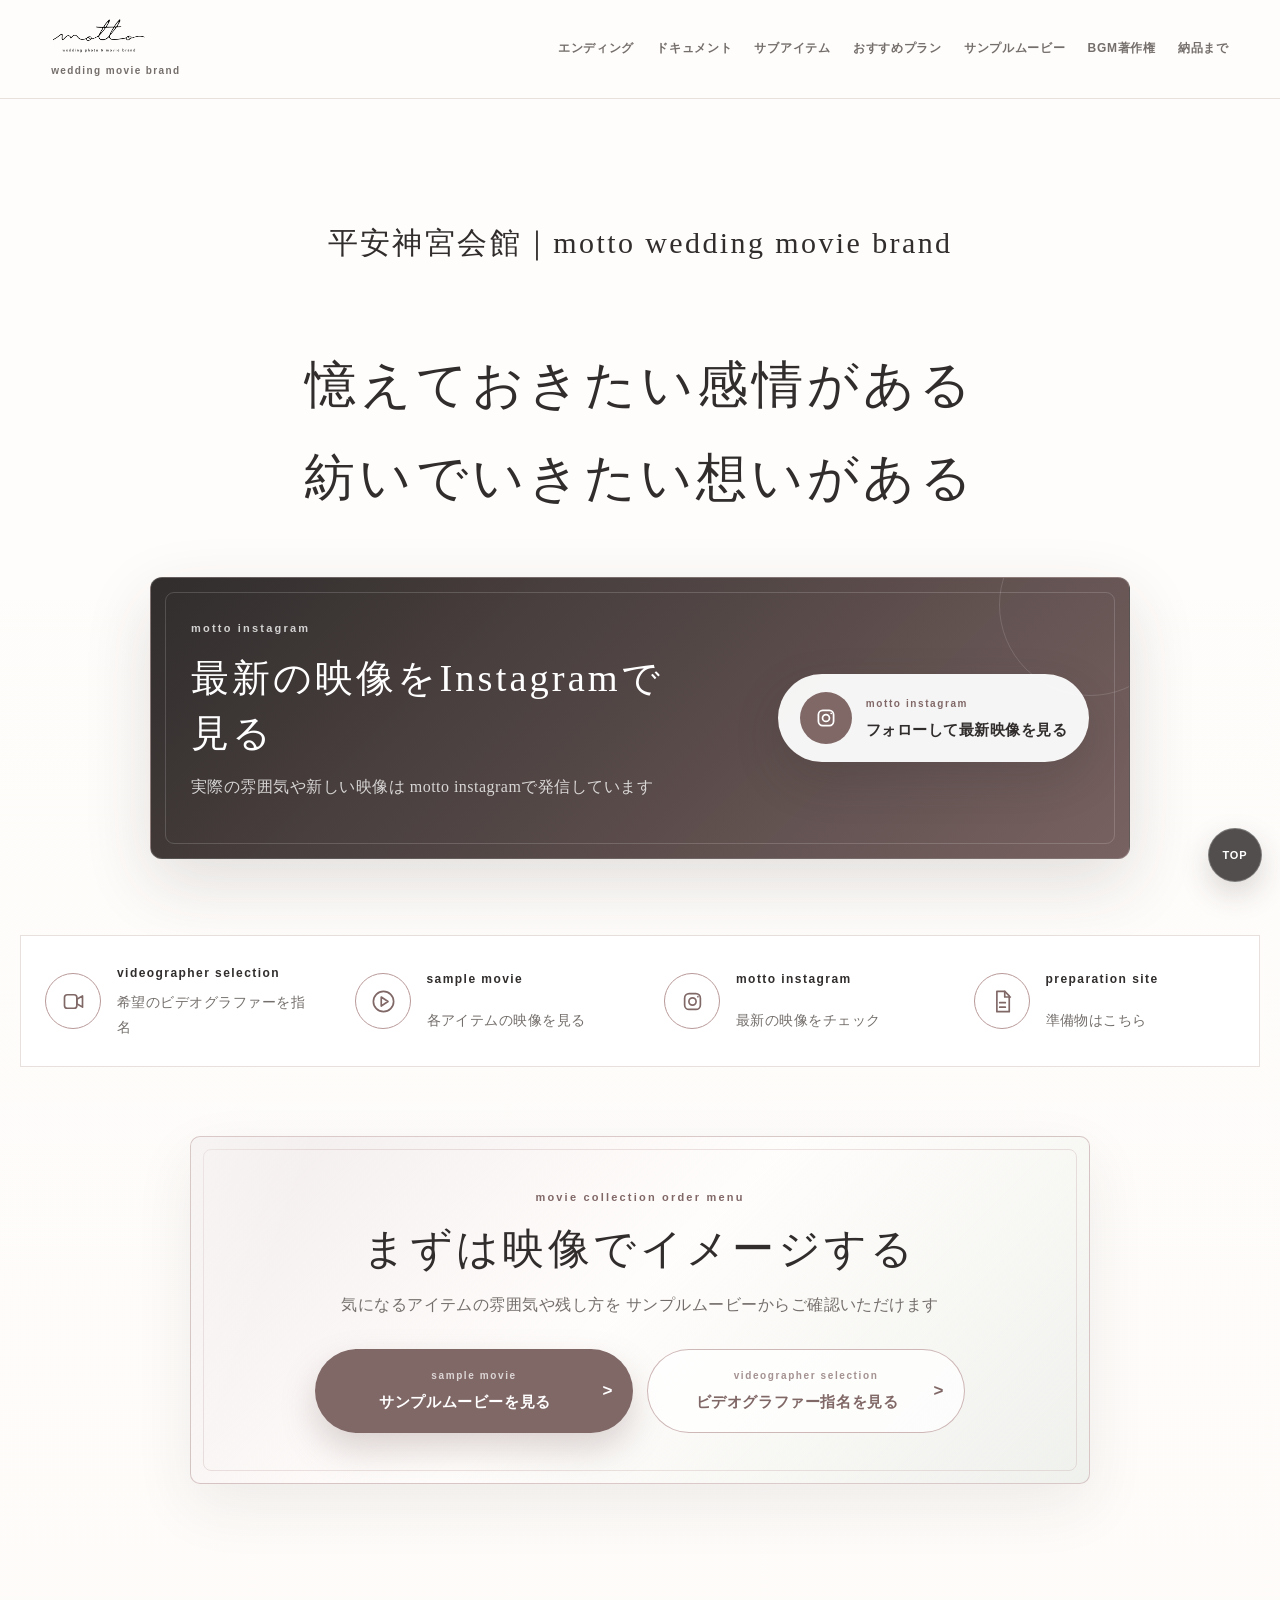
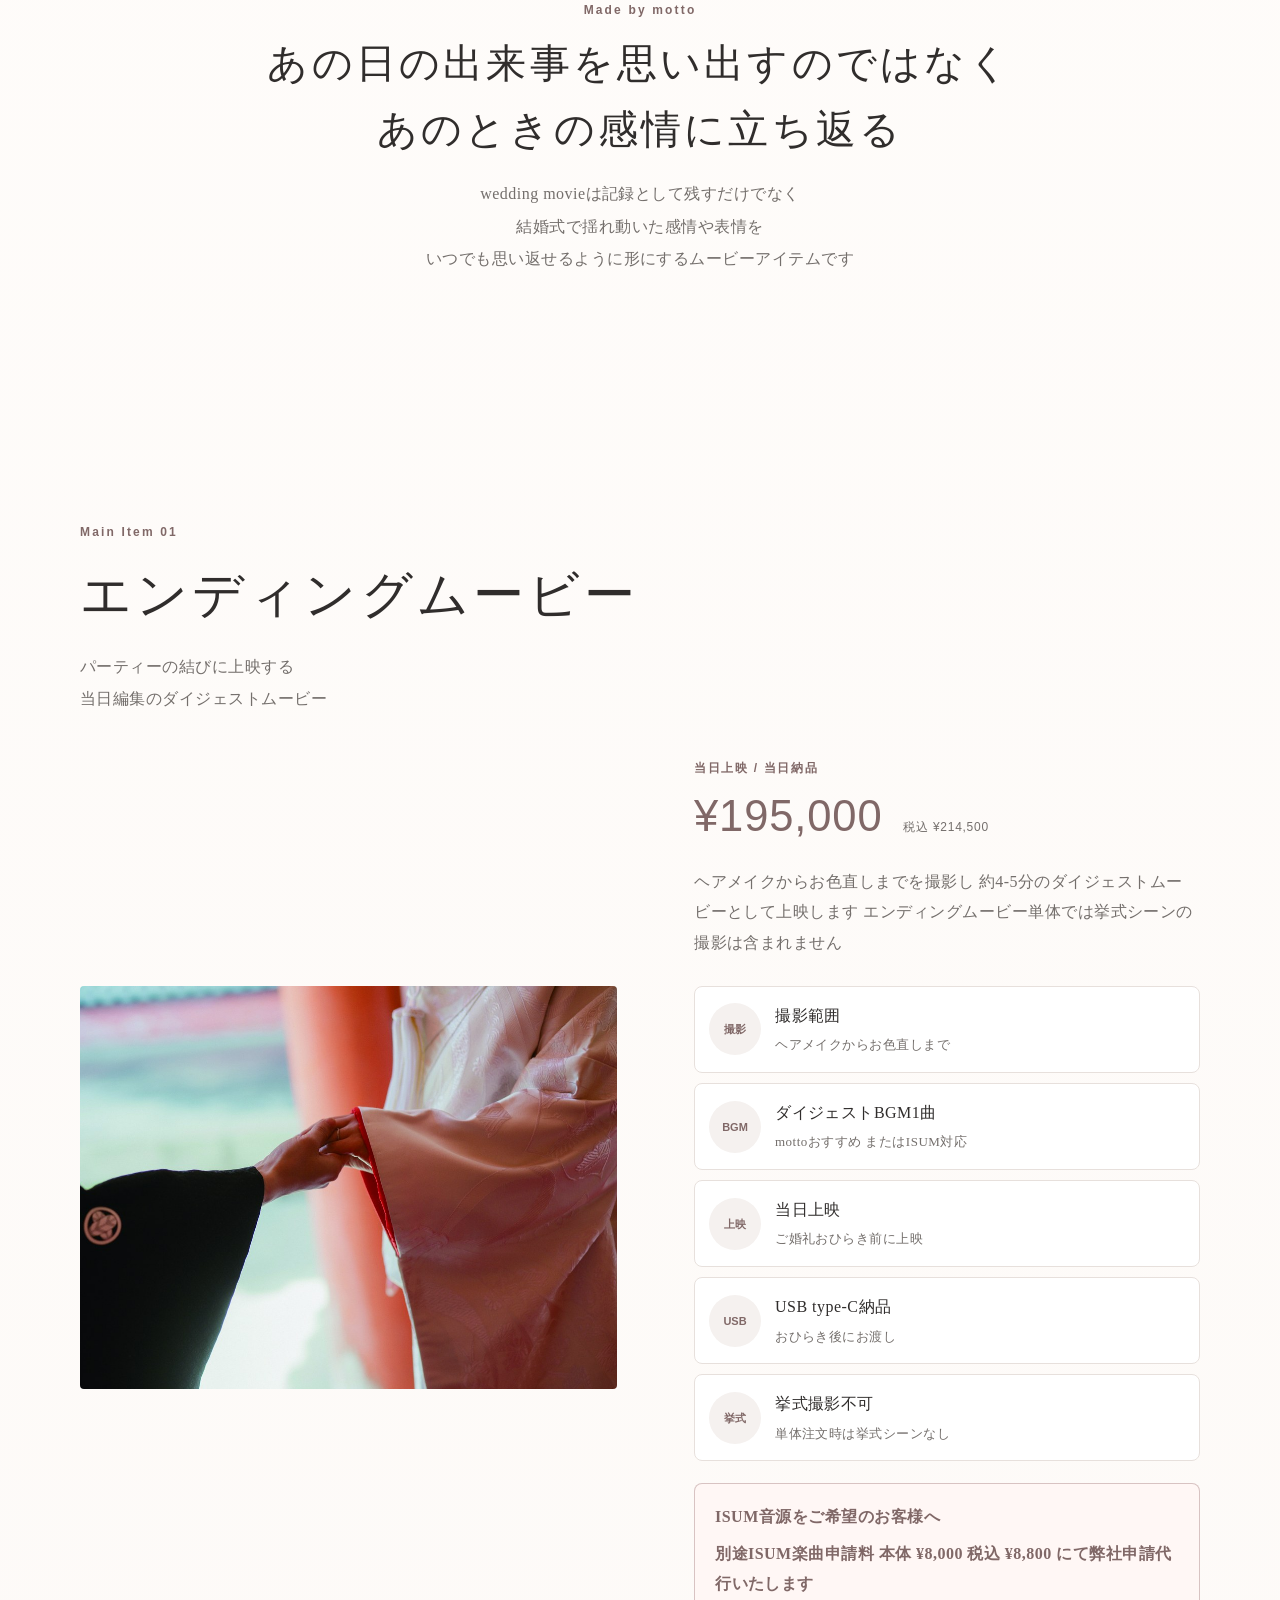
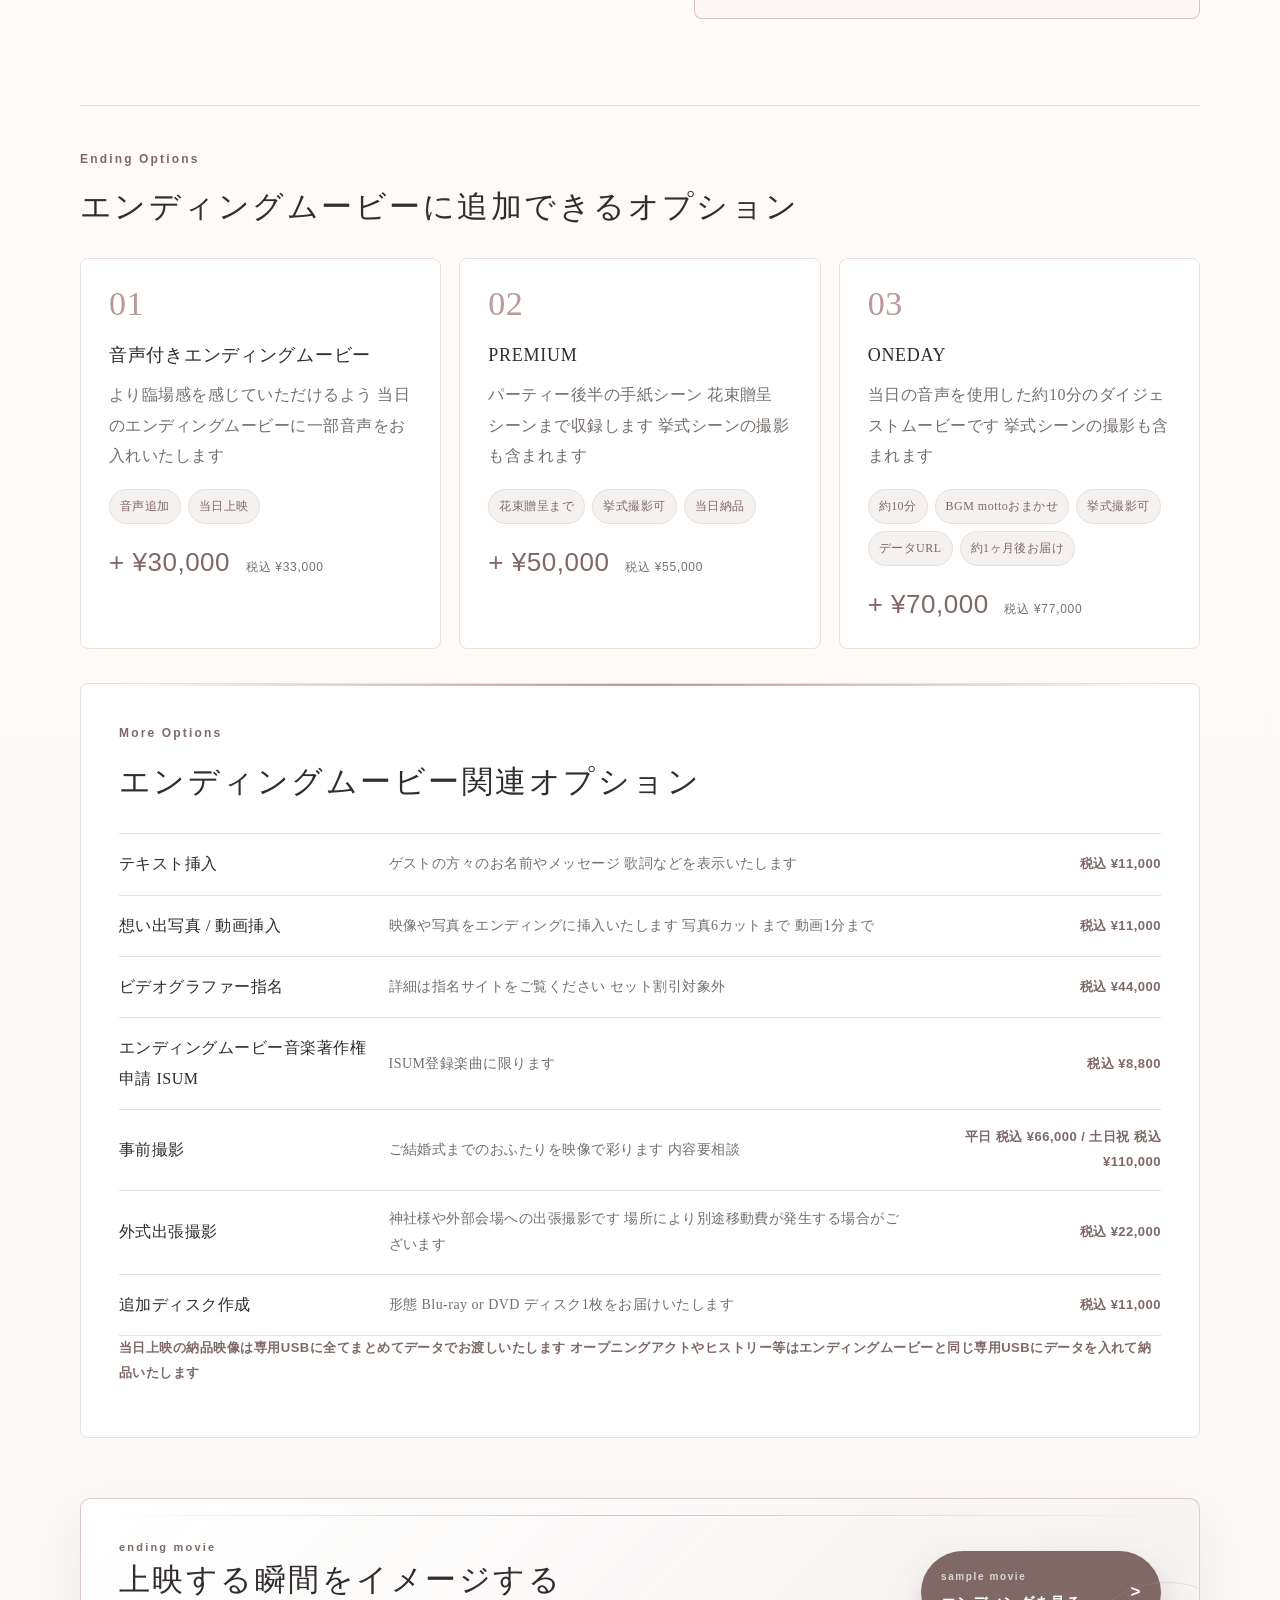
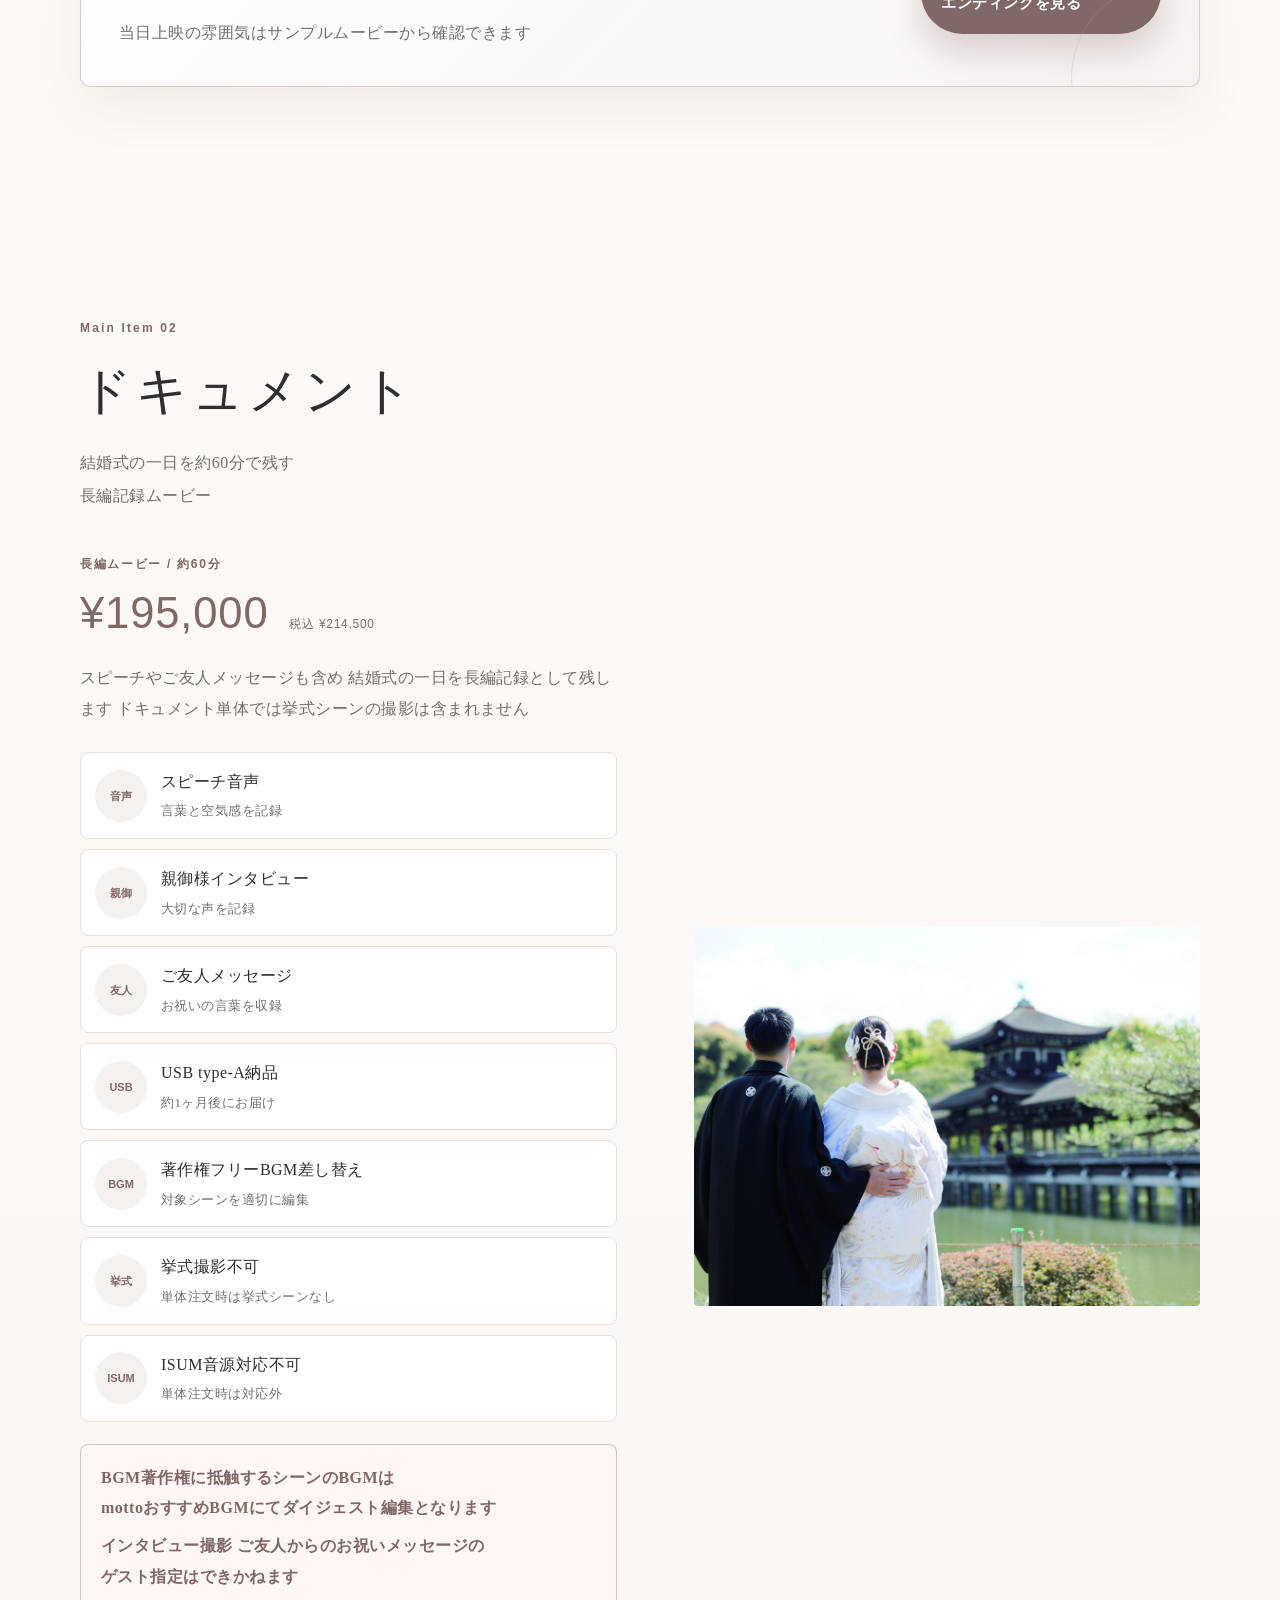
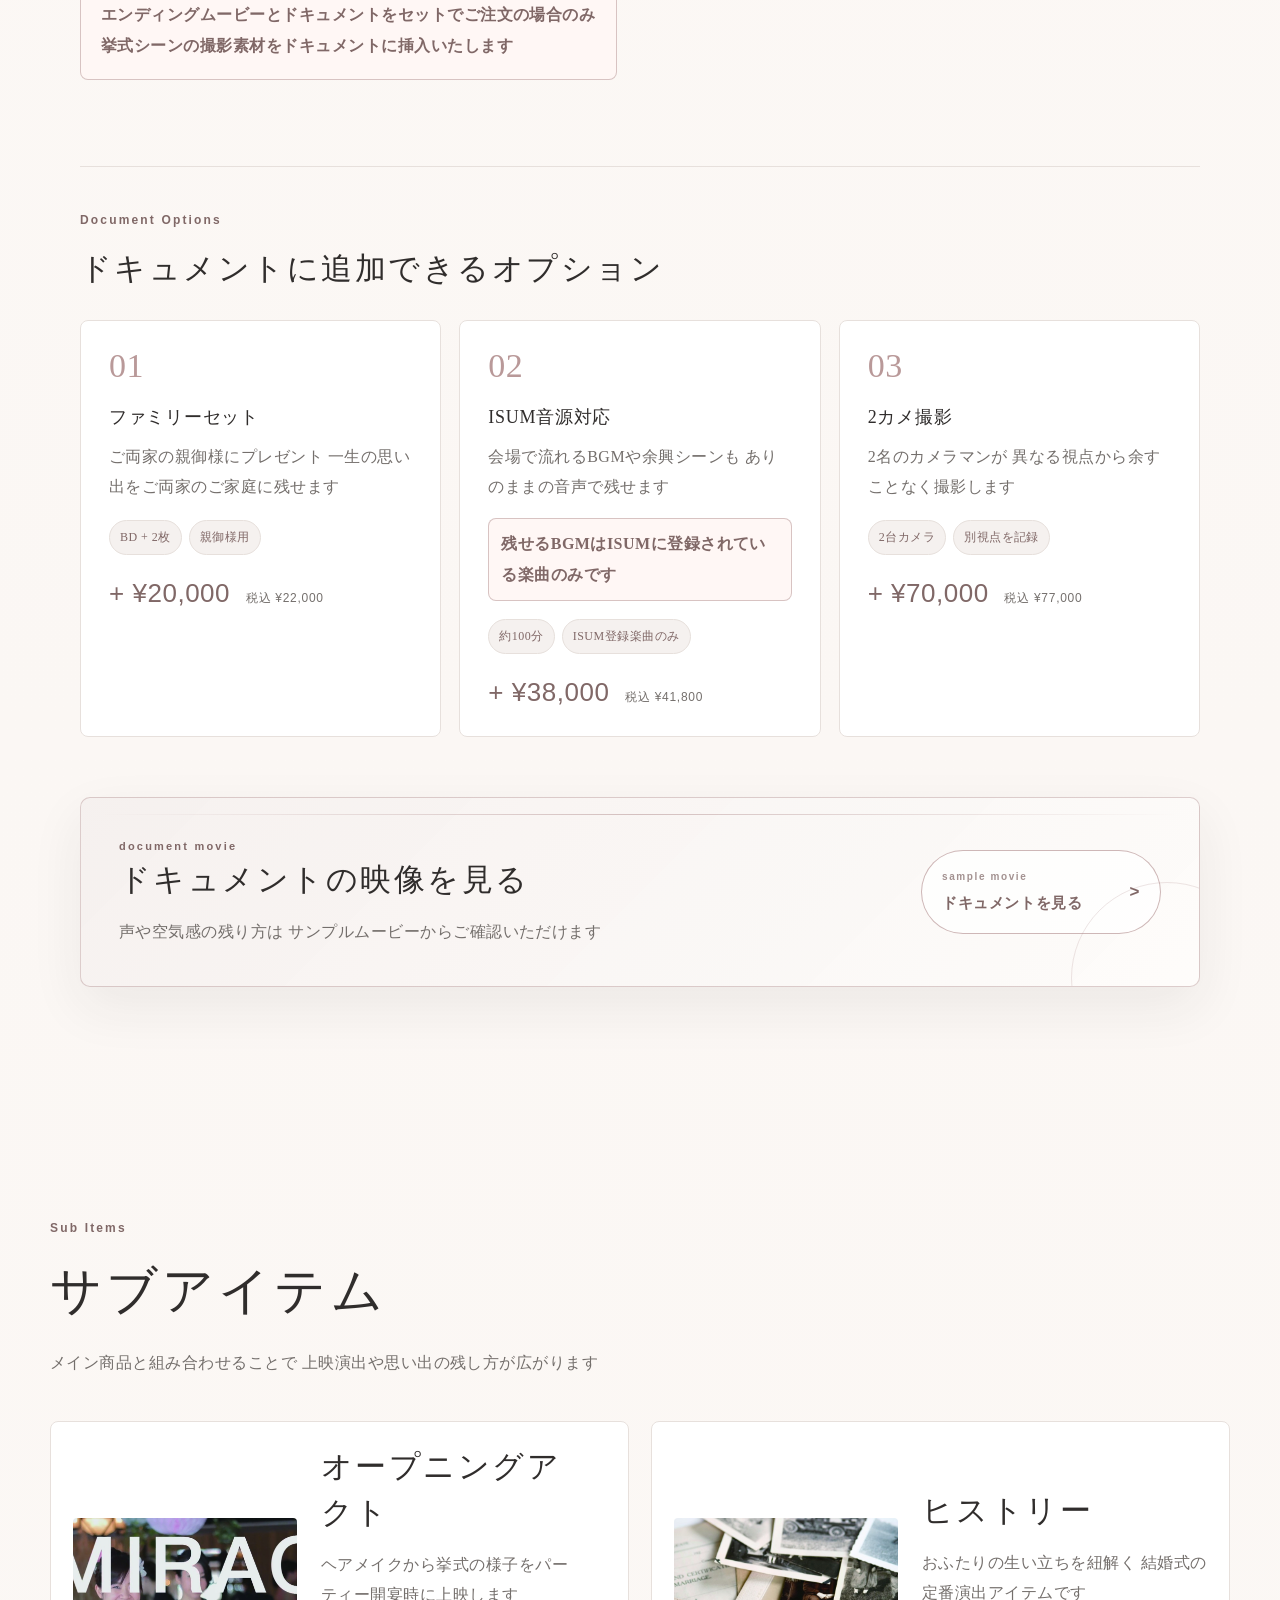
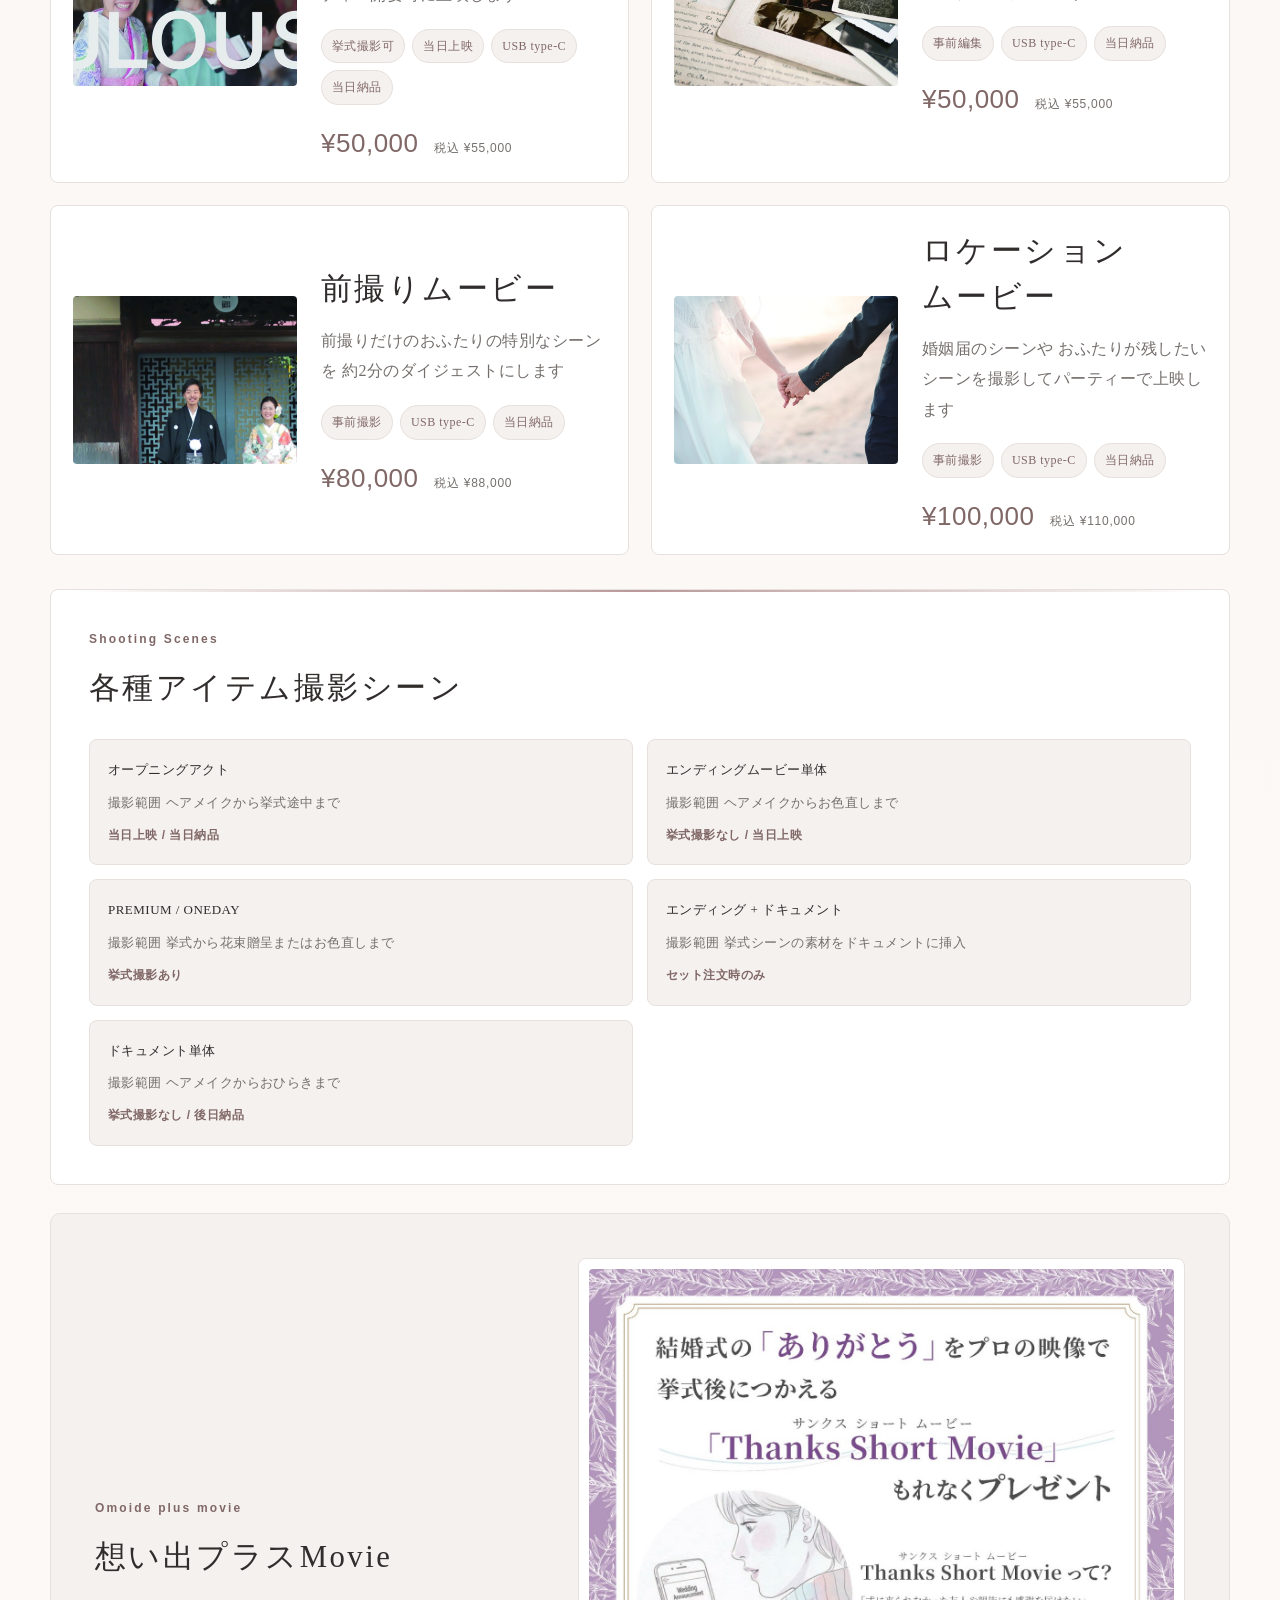
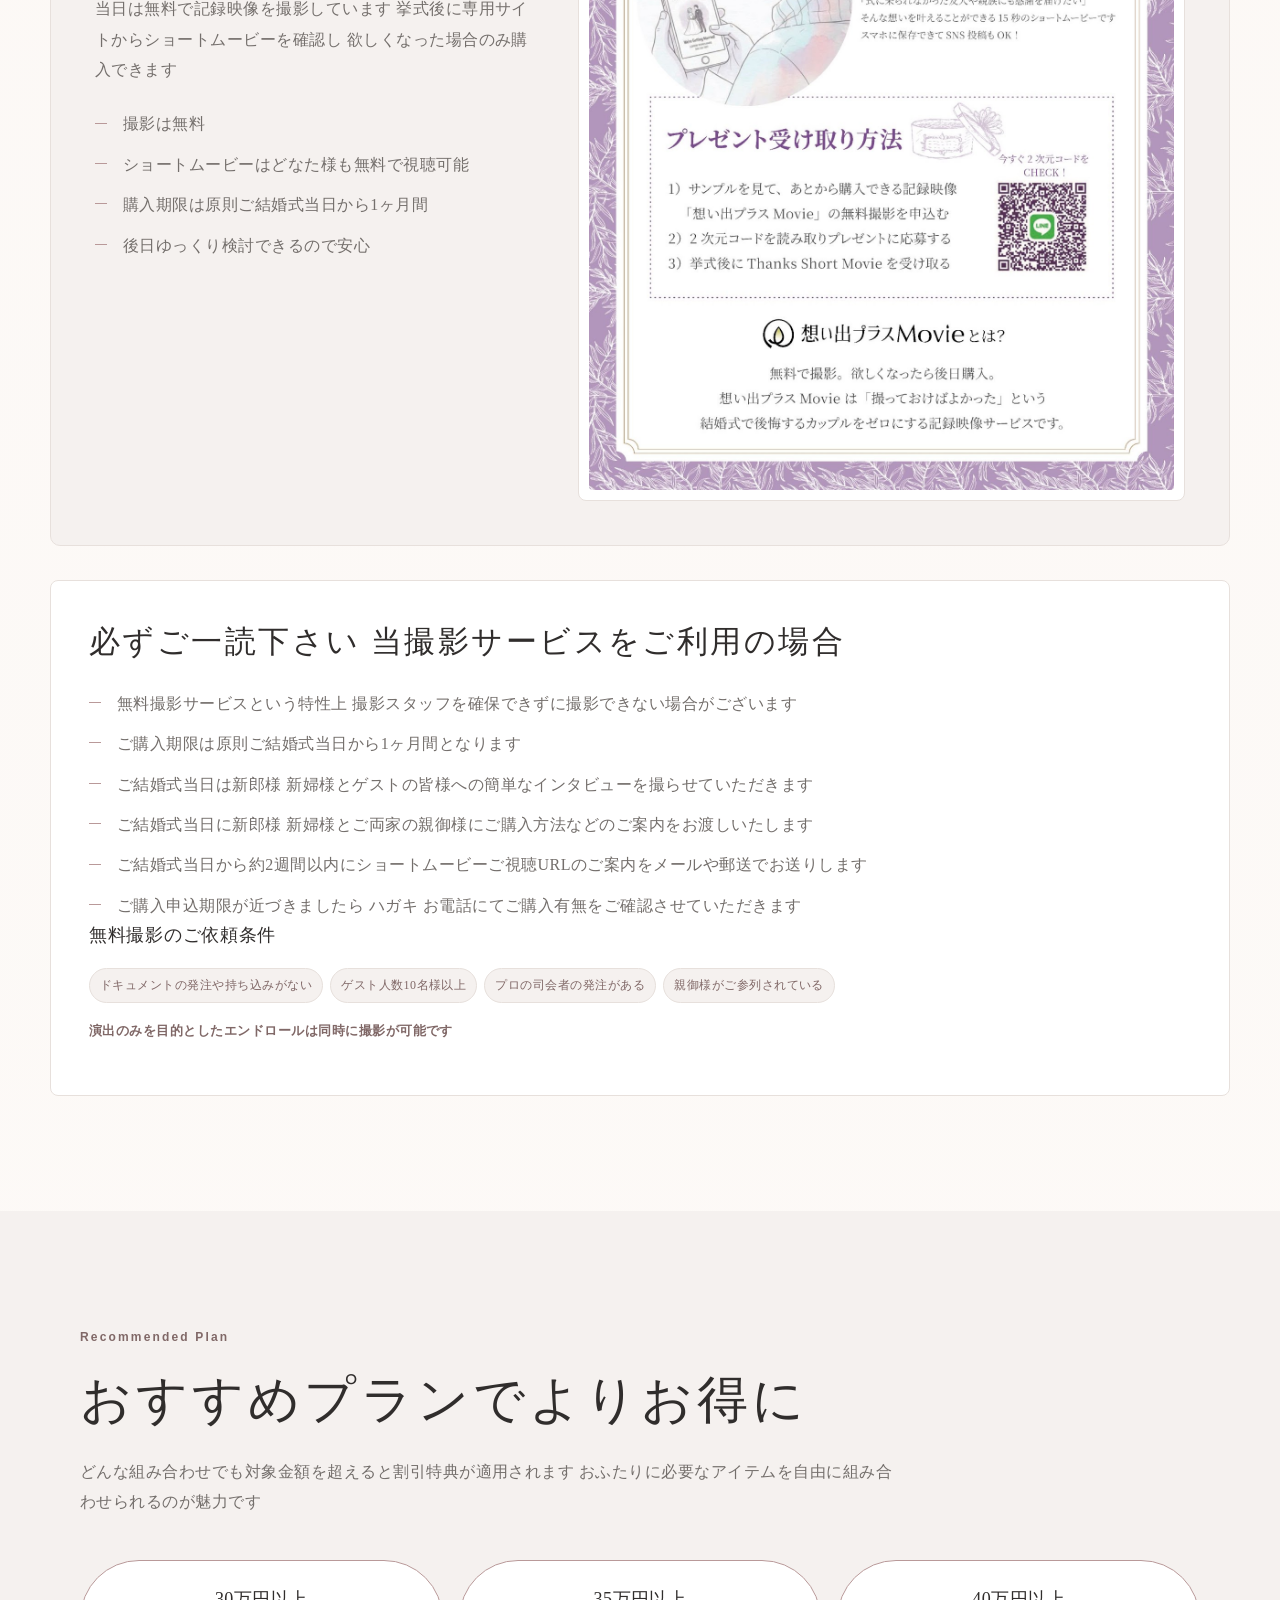
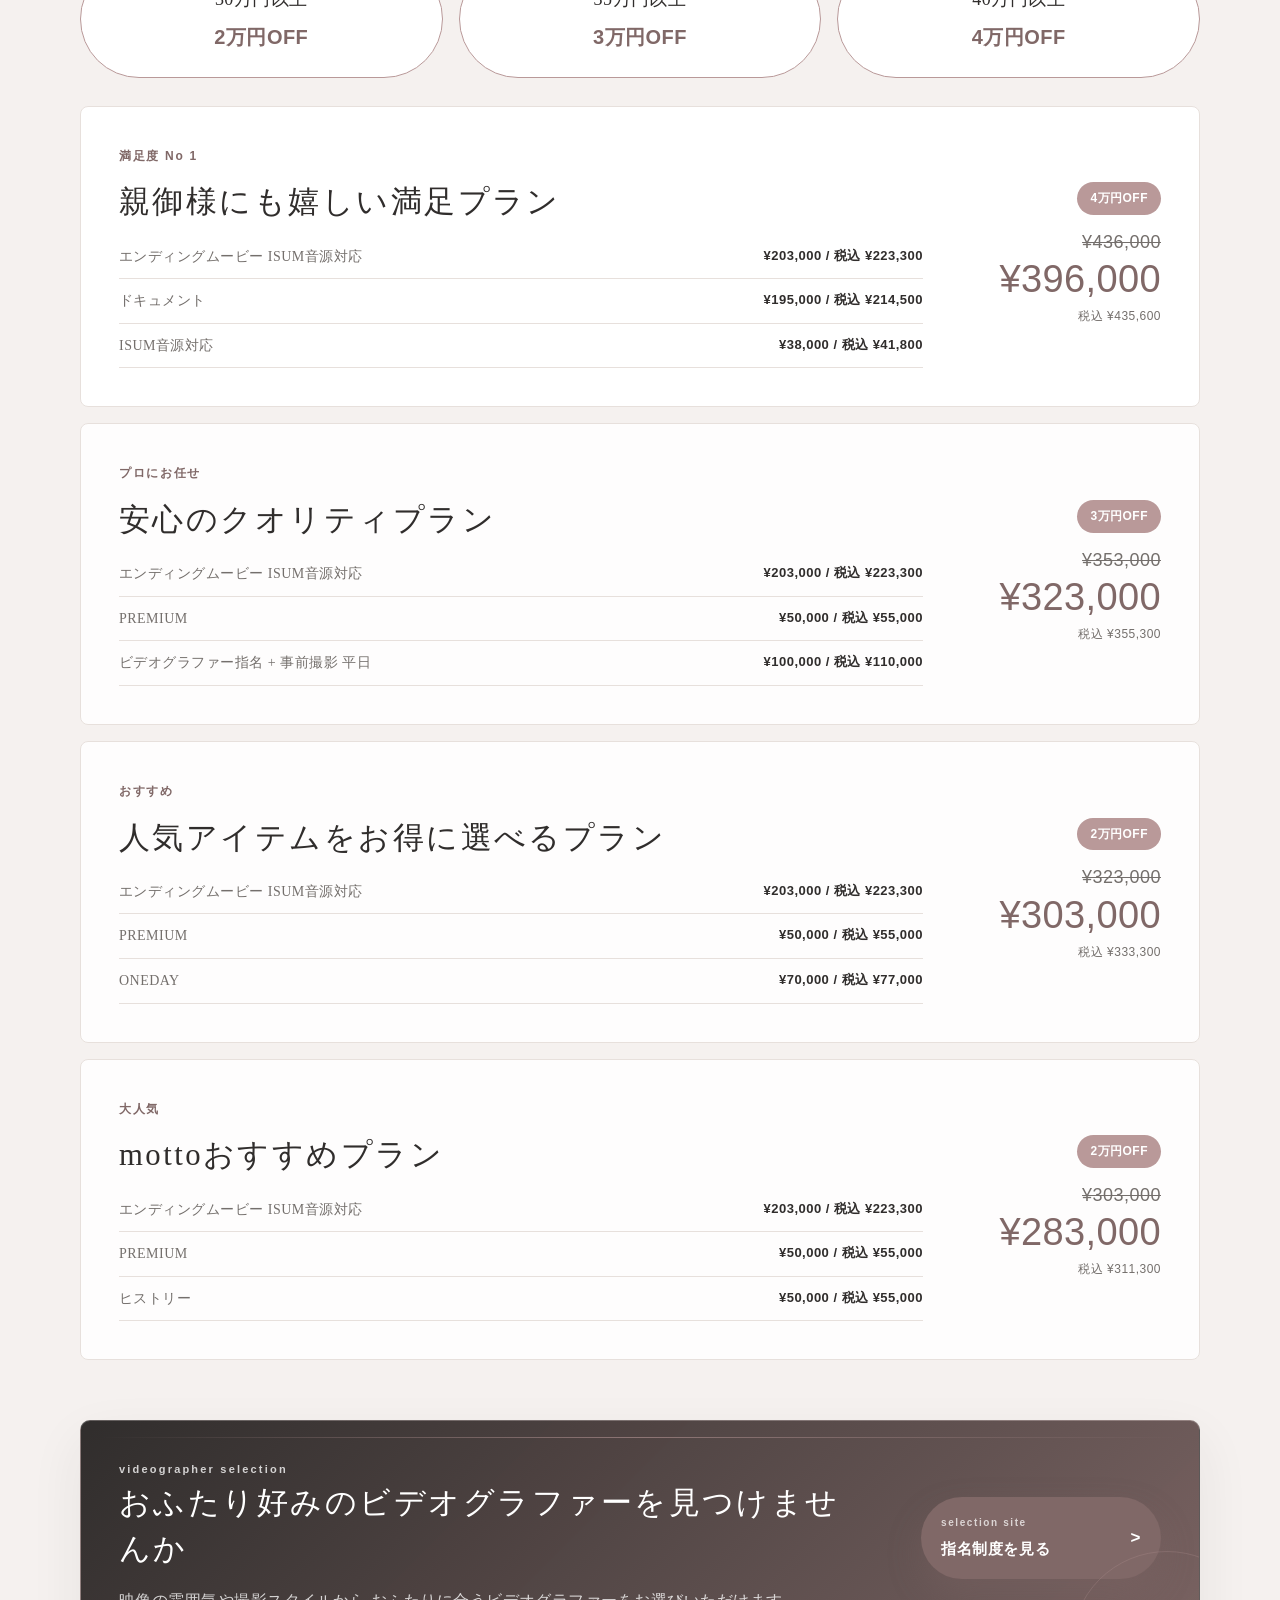
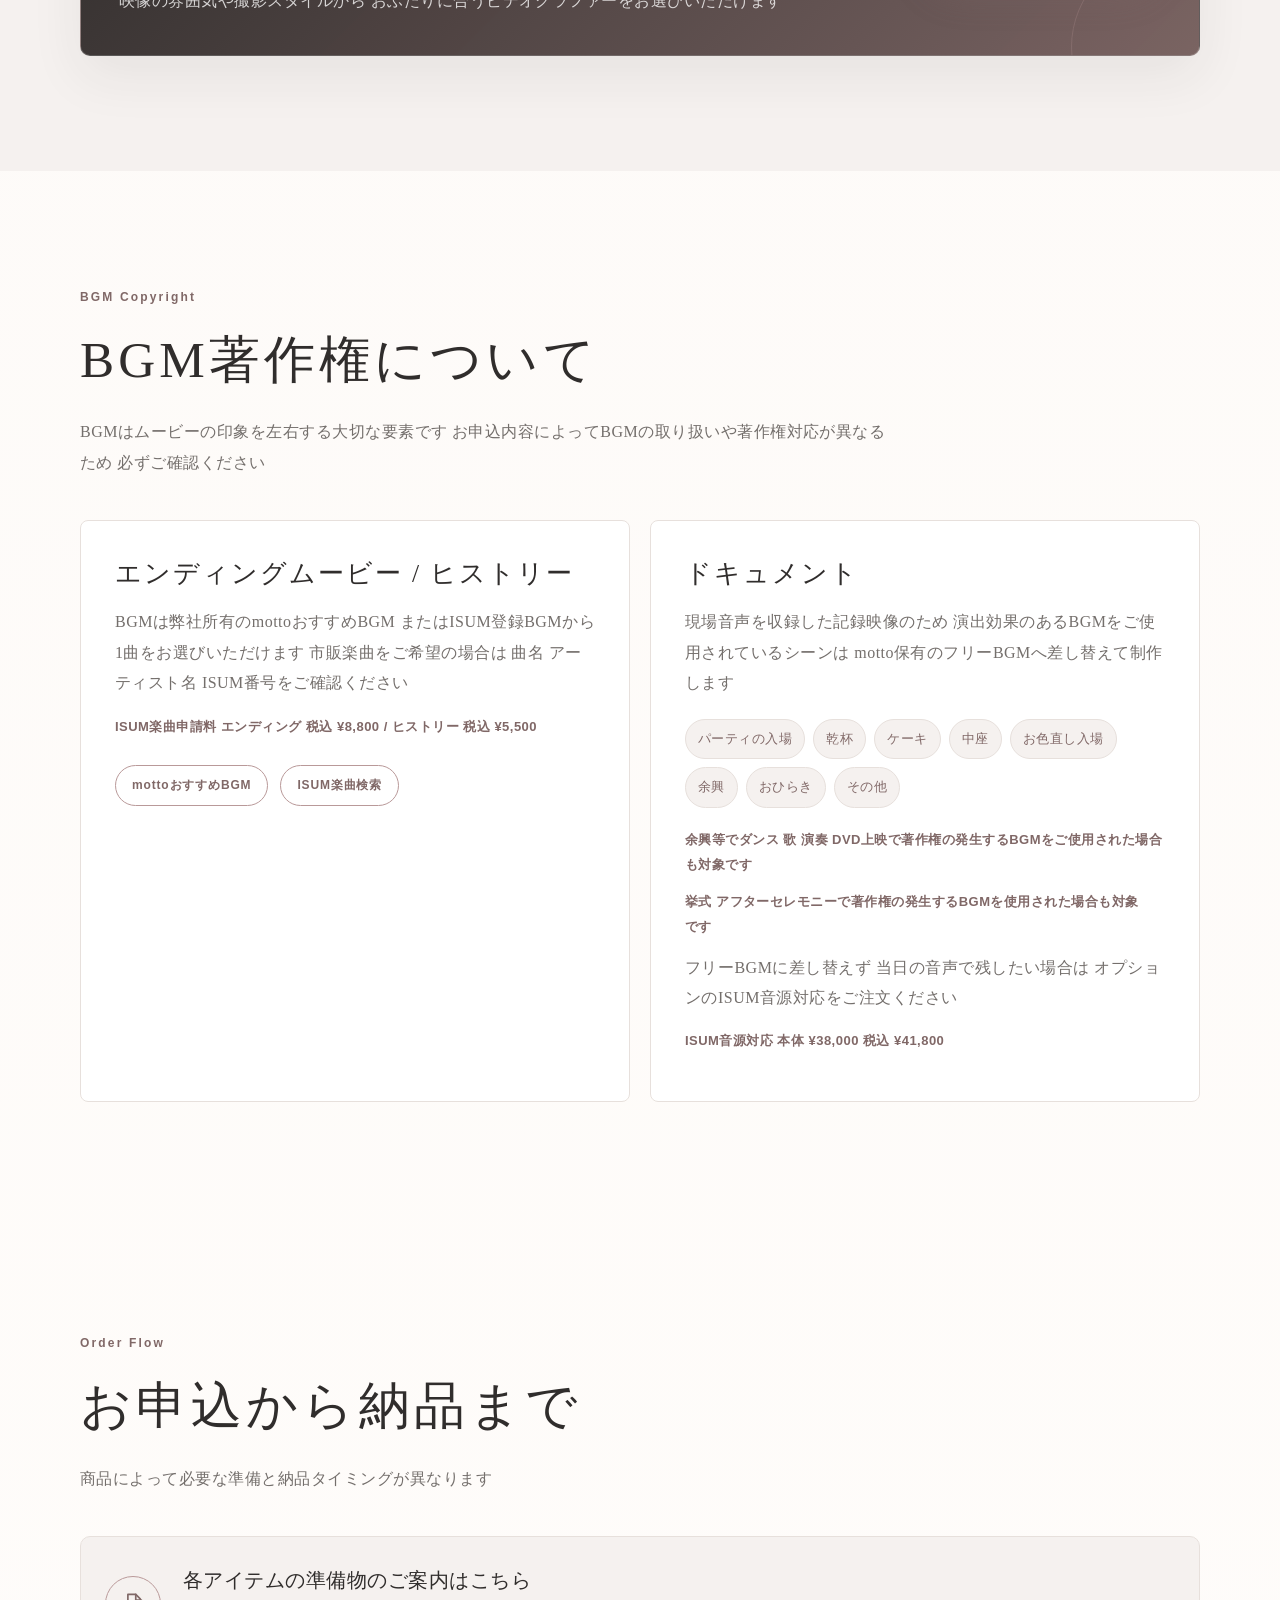
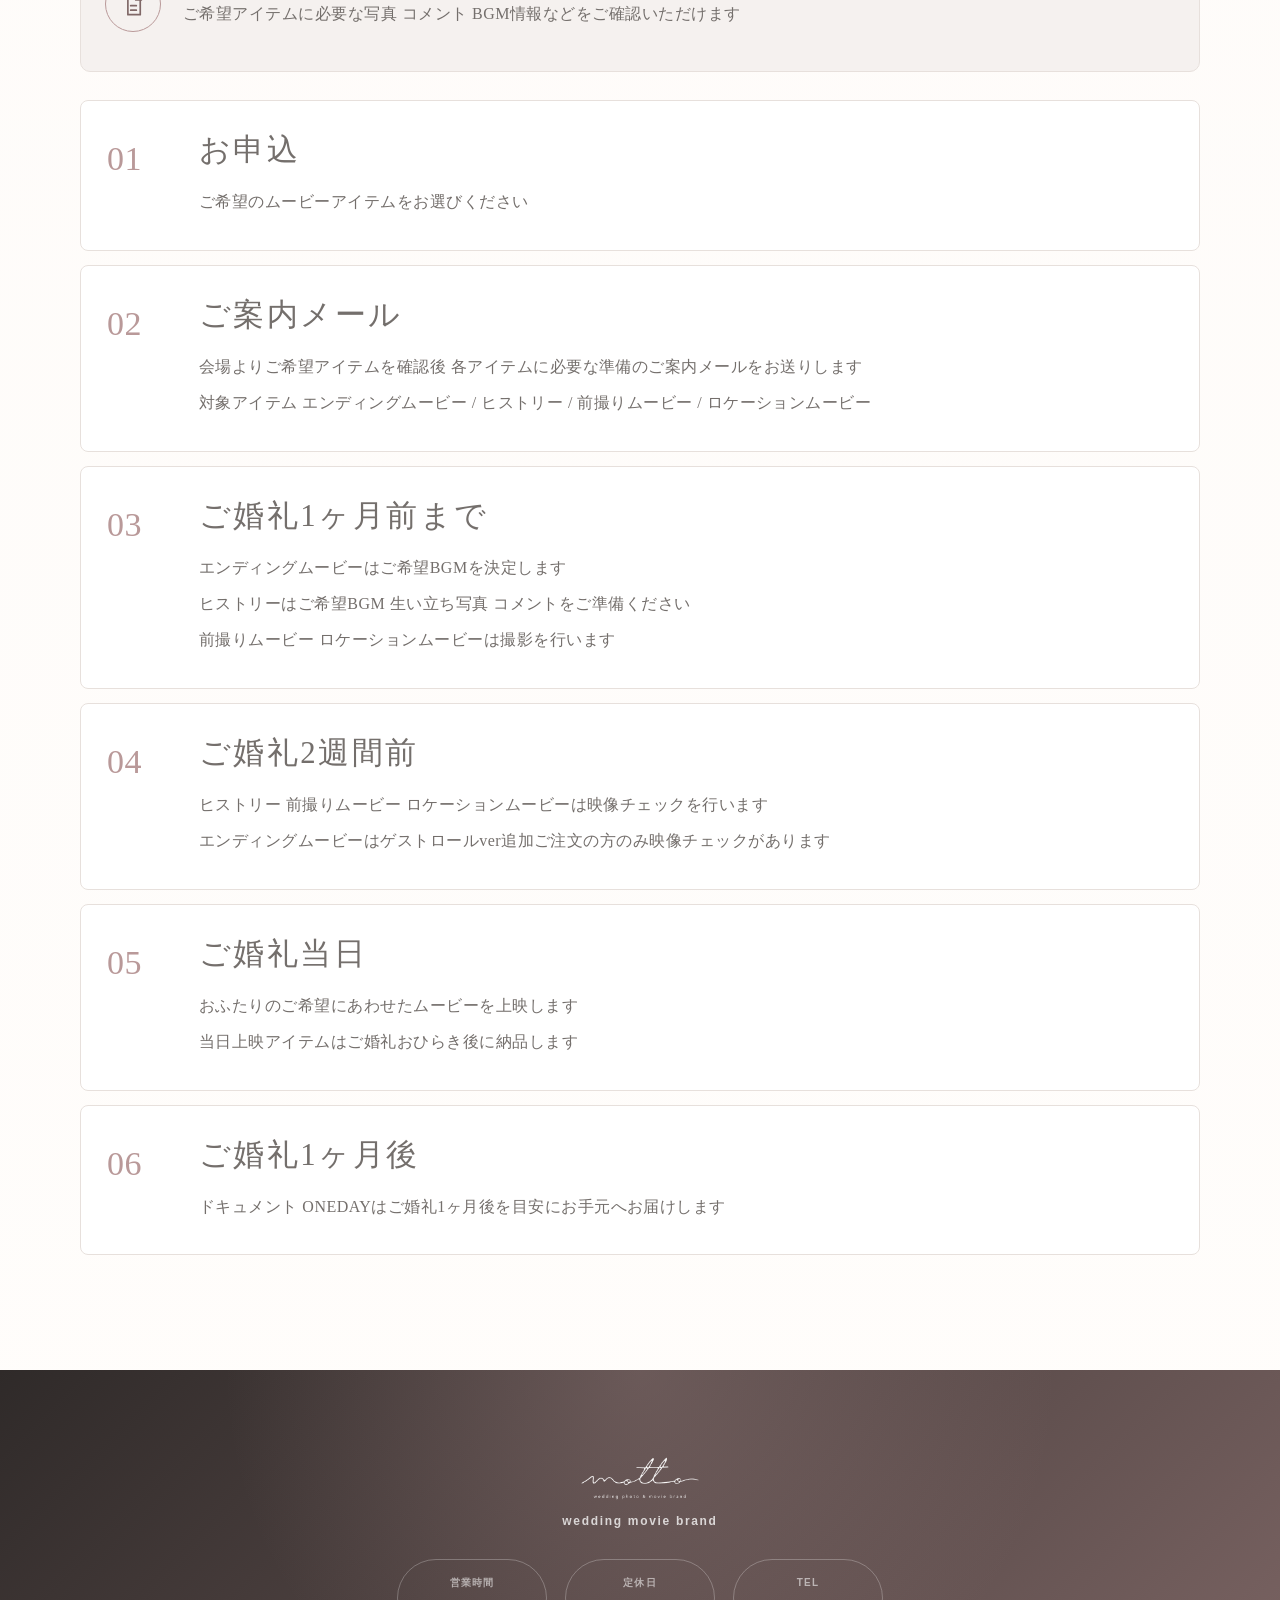
==== heian-jingu-movie-standalone.html @ 506c5d8c "Add files via upload" ====
<!doctype html>
<html lang="ja">
  <head>
    <meta charset="utf-8" />
    <meta name="viewport" content="width=device-width, initial-scale=1" />
    <title>平安神宮会館 Wedding Movie | motto movie collection</title>
    <meta name="description" content="平安神宮会館専用のmottoウェディングムービー商品紹介ページ" />
    <style>
/* ===== Easy Adjust Area =====
   写真差し替え: site-config.js の images を変更
   フォント変更: --font-ja / --font-en を変更
   色味変更: --accent / --ink / --paper を変更
*/
:root {
  --font-ja: "Yu Mincho", "YuMincho", "Hiragino Mincho ProN", "Noto Serif JP", serif;
  --font-en: "Helvetica Neue", Arial, sans-serif;
  --ink: #302d2c;
  --muted: #746f6c;
  --soft: #f5f1ef;
  --paper: #fffdfb;
  --white: #ffffff;
  --line: #e7e0dc;
  --accent: #b99999;
  --accent-dark: #806867;
  --green: #909d82;
  --section-width: 1120px;
  --wide-width: 1240px;
  --image-radius: 4px;
}

* {
  box-sizing: border-box;
  min-width: 0;
}

html {
  scroll-behavior: smooth;
  scroll-padding-top: 94px;
  width: 100%;
  overflow-x: hidden;
}

body {
  margin: 0;
  width: 100%;
  min-width: 0;
  overflow-x: hidden;
  color: var(--ink);
  background:
    radial-gradient(circle at top left, rgba(185, 153, 153, 0.1), transparent 34rem),
    linear-gradient(180deg, var(--paper), #fbf7f4 44%, var(--paper));
  font-family: var(--font-ja);
  line-height: 1.9;
  letter-spacing: 0.03em;
  -webkit-font-smoothing: antialiased;
  font-kerning: normal;
  line-break: strict;
}

img,
svg {
  display: block;
}

img {
  max-width: 100%;
  height: auto;
}

a {
  color: inherit;
  text-decoration: none;
}

p,
h1,
h2,
h3,
h4 {
  max-width: 100%;
  margin-top: 0;
  text-wrap: pretty;
  word-break: normal;
  overflow-wrap: break-word;
}

p,
li {
  color: var(--muted);
}

.nowrap {
  white-space: nowrap;
}

.site-header {
  position: sticky;
  top: 0;
  z-index: 20;
  display: flex;
  align-items: center;
  justify-content: space-between;
  gap: 24px;
  padding: 18px clamp(18px, 4vw, 56px);
  background: rgba(255, 253, 251, 0.96);
  border-bottom: 1px solid var(--line);
  backdrop-filter: blur(14px);
}

.brand {
  flex: 0 0 auto;
  display: grid;
  gap: 8px;
  width: 174px;
}

.brand img {
  width: 96px;
  height: auto;
}

.brand span {
  color: var(--muted);
  font-family: var(--font-en);
  font-size: 10px;
  font-weight: 700;
  letter-spacing: 0.14em;
}

.nav {
  display: flex;
  flex-wrap: wrap;
  justify-content: flex-end;
  gap: 6px 22px;
  color: var(--muted);
  font-family: var(--font-en);
  font-size: 12px;
  font-weight: 700;
  letter-spacing: 0.06em;
}

.nav a {
  padding-block: 7px;
  border-bottom: 1px solid transparent;
}

.nav a:hover {
  color: var(--ink);
  border-color: var(--accent);
}

.hero-simple {
  position: relative;
  display: grid;
  place-items: center;
  min-height: 500px;
  padding: 94px 24px 58px;
  overflow: hidden;
  text-align: center;
  background: var(--paper);
}

.hero-mark {
  margin-bottom: 30px;
  color: var(--ink);
  font-family: var(--font-ja);
  font-size: clamp(19px, 2.4vw, 30px);
  letter-spacing: 0.08em;
}

.hero-simple h1 {
  display: grid;
  gap: 12px;
  margin: 0;
  font-size: clamp(30px, 4vw, 58px);
  font-weight: 400;
  line-height: 1.6;
  letter-spacing: 0.08em;
}

.hero-simple h1 span {
  display: block;
}

.visual-intro {
  display: grid;
  grid-template-columns: minmax(0, 1.15fr) minmax(360px, 0.85fr);
  width: min(var(--wide-width), calc(100% - 40px));
  margin: 0 auto;
  background: var(--soft);
}

.visual-photo {
  min-height: 460px;
  overflow: hidden;
}

.visual-photo img {
  width: 100%;
  height: 100%;
  min-height: inherit;
  object-fit: cover;
}

.visual-copy {
  display: grid;
  align-content: center;
  padding: clamp(34px, 5vw, 70px);
}

.section-kicker {
  margin-bottom: 14px;
  color: var(--accent-dark);
  font-family: var(--font-en);
  font-size: 12px;
  font-weight: 800;
  letter-spacing: 0.18em;
}

h2 {
  margin-bottom: 20px;
  font-size: clamp(30px, 4vw, 52px);
  font-weight: 400;
  line-height: 1.45;
  letter-spacing: 0.08em;
}

h3 {
  margin-bottom: 14px;
  font-size: clamp(22px, 2.4vw, 34px);
  font-weight: 400;
  line-height: 1.5;
  letter-spacing: 0.08em;
}

h4 {
  margin-bottom: 10px;
  font-size: 18px;
  font-weight: 500;
  line-height: 1.6;
  letter-spacing: 0.04em;
}

.hero-actions,
.inline-actions {
  display: flex;
  flex-wrap: wrap;
  gap: 12px;
  margin-top: 26px;
}

.button {
  display: inline-flex;
  align-items: center;
  justify-content: center;
  min-height: 46px;
  padding: 10px 23px;
  border: 1px solid var(--accent);
  border-radius: 999px;
  font-family: var(--font-en);
  font-size: 13px;
  font-weight: 800;
  letter-spacing: 0.07em;
  transition:
    background 180ms ease,
    color 180ms ease,
    transform 180ms ease;
}

.button.primary {
  color: var(--white);
  background: var(--accent);
}

.button.secondary {
  color: var(--accent-dark);
  background: transparent;
}

.button.compact {
  min-height: 40px;
  padding: 8px 16px;
  font-size: 12px;
}

.button:hover,
.link-card:hover,
.prepare-card:hover {
  transform: translateY(-2px);
}

.link-cards {
  display: grid;
  grid-template-columns: repeat(4, minmax(0, 1fr));
  width: min(var(--wide-width), calc(100% - 40px));
  margin: 0 auto clamp(70px, 8vw, 118px);
  border: 1px solid var(--line);
  background: var(--line);
}

.link-card {
  display: grid;
  grid-template-columns: 56px minmax(0, 1fr);
  gap: 6px 16px;
  align-items: center;
  padding: 26px 24px;
  background: var(--white);
  transition:
    background 180ms ease,
    transform 180ms ease;
  min-width: 0;
}

.link-card > * {
  min-width: 0;
}

.link-card:hover {
  background: #faf7f5;
}

.link-card strong {
  color: var(--ink);
  font-family: var(--font-en);
  font-size: 12px;
  font-weight: 900;
  letter-spacing: 0.12em;
}

.link-card > span:last-child {
  grid-column: 2;
  color: var(--muted);
  font-size: 14px;
  line-height: 1.75;
}

.link-icon {
  grid-row: span 2;
  display: grid;
  place-items: center;
  width: 56px;
  height: 56px;
  color: var(--accent-dark);
  border: 1px solid var(--accent);
  border-radius: 50%;
}

.link-icon svg {
  width: 27px;
  height: 27px;
  stroke: currentColor;
  fill: none;
  stroke-width: 1.5;
  stroke-linecap: round;
  stroke-linejoin: round;
}

.instagram-cta {
  position: relative;
  display: grid;
  grid-template-columns: minmax(0, 1fr) minmax(260px, auto);
  gap: clamp(18px, 4vw, 40px);
  align-items: center;
  width: min(980px, calc(100% - 40px));
  margin: -22px auto clamp(46px, 6vw, 76px);
  padding: clamp(24px, 4vw, 40px);
  overflow: hidden;
  background:
    linear-gradient(135deg, rgba(48, 45, 44, 0.96), rgba(128, 104, 103, 0.9)),
    var(--ink);
  border: 1px solid rgba(255, 255, 255, 0.18);
  border-radius: 12px;
  box-shadow: 0 24px 68px rgba(48, 45, 44, 0.14);
}

.instagram-cta::before {
  content: "";
  position: absolute;
  inset: 14px;
  pointer-events: none;
  border: 1px solid rgba(255, 255, 255, 0.16);
  border-radius: 9px;
}

.instagram-cta::after {
  content: "";
  position: absolute;
  right: -52px;
  top: -64px;
  width: 180px;
  height: 180px;
  pointer-events: none;
  border: 1px solid rgba(255, 255, 255, 0.14);
  border-radius: 50%;
}

.instagram-copy {
  position: relative;
  z-index: 1;
}

.instagram-copy h2 {
  margin-bottom: 10px;
  color: var(--white);
  font-size: clamp(26px, 3vw, 40px);
}

.instagram-copy p {
  color: rgba(255, 255, 255, 0.78);
}

.insta-follow-button {
  position: relative;
  z-index: 1;
  display: grid;
  grid-template-columns: 52px minmax(0, 1fr);
  gap: 2px 14px;
  align-items: center;
  min-height: 88px;
  padding: 18px 22px;
  color: var(--accent-dark);
  background: rgba(255, 255, 255, 0.94);
  border-radius: 999px;
  box-shadow: 0 18px 46px rgba(48, 45, 44, 0.18);
  transition:
    box-shadow 240ms ease,
    transform 240ms ease;
}

.insta-follow-button:hover {
  transform: translateY(-3px);
  box-shadow: 0 24px 58px rgba(48, 45, 44, 0.22);
}

.insta-icon {
  grid-row: span 2;
  display: grid;
  place-items: center;
  width: 52px;
  height: 52px;
  color: var(--white);
  background: var(--accent-dark);
  border-radius: 50%;
}

.insta-icon svg {
  width: 26px;
  height: 26px;
  stroke: currentColor;
  fill: none;
  stroke-width: 1.6;
  stroke-linecap: round;
  stroke-linejoin: round;
}

.insta-follow-button > span:not(.insta-icon) {
  color: var(--accent-dark);
  font-family: var(--font-en);
  font-size: 10px;
  font-weight: 900;
  letter-spacing: 0.16em;
}

.insta-follow-button strong {
  color: var(--ink);
  font-size: 15px;
  line-height: 1.45;
}

.primary-cta {
  position: relative;
  width: min(900px, calc(100% - 40px));
  margin: clamp(-34px, -3vw, -18px) auto clamp(82px, 9vw, 128px);
  padding: clamp(30px, 5vw, 50px);
  overflow: hidden;
  text-align: center;
  background:
    linear-gradient(135deg, rgba(185, 153, 153, 0.18), rgba(255, 253, 251, 0.96) 48%, rgba(144, 157, 130, 0.14)),
    var(--white);
  border: 1px solid rgba(185, 153, 153, 0.5);
  border-radius: 10px;
  box-shadow: 0 22px 60px rgba(48, 45, 44, 0.08);
}

.primary-cta::before {
  content: "";
  position: absolute;
  inset: 12px;
  pointer-events: none;
  border: 1px solid rgba(185, 153, 153, 0.28);
  border-radius: 8px;
}

.primary-cta::after {
  content: "";
  position: absolute;
  top: -35%;
  left: -35%;
  width: 42%;
  height: 170%;
  pointer-events: none;
  background: linear-gradient(90deg, transparent, rgba(255, 255, 255, 0.58), transparent);
  transform: rotate(18deg);
  animation: ctaShine 4.8s ease-in-out infinite;
}

.cta-eyebrow {
  margin: 0 0 12px;
  color: var(--accent-dark);
  font-family: var(--font-en);
  font-size: 11px;
  font-weight: 900;
  letter-spacing: 0.2em;
}

.primary-cta h2 {
  margin-bottom: 10px;
  font-size: clamp(27px, 3.5vw, 42px);
}

.primary-cta p {
  margin-inline: auto;
  max-width: 620px;
}

.cta-actions {
  display: grid;
  grid-template-columns: repeat(2, minmax(0, 1fr));
  gap: 14px;
  max-width: 650px;
  margin: 28px auto 0;
}

.cta-button {
  position: relative;
  display: grid;
  gap: 3px;
  align-content: center;
  min-height: 74px;
  padding: 16px 20px;
  overflow: hidden;
  border-radius: 999px;
  font-family: var(--font-en);
  transition:
    transform 220ms ease,
    box-shadow 220ms ease,
    background 220ms ease;
}

.cta-button::after {
  content: ">";
  position: absolute;
  right: 20px;
  top: 50%;
  color: currentColor;
  font-family: var(--font-en);
  font-size: 17px;
  font-weight: 800;
  transform: translateY(-50%);
  transition: transform 220ms ease;
}

.cta-button:hover {
  transform: translateY(-3px);
}

.cta-button:hover::after {
  transform: translate(4px, -50%);
}

.section-cta.reveal.is-visible .cta-button,
.primary-cta.reveal.is-visible .cta-button {
  animation: ctaBreath 2.9s ease-in-out 900ms infinite;
}

.cta-button.primary {
  color: var(--white);
  background: var(--accent-dark);
  box-shadow: 0 16px 34px rgba(128, 104, 103, 0.28);
}

.cta-button.secondary {
  color: var(--accent-dark);
  background: rgba(255, 255, 255, 0.72);
  border: 1px solid rgba(185, 153, 153, 0.7);
}

.cta-button span {
  font-size: 10px;
  font-weight: 800;
  letter-spacing: 0.16em;
  opacity: 0.72;
}

.cta-button strong {
  padding-right: 18px;
  font-size: 15px;
  font-weight: 800;
  letter-spacing: 0.04em;
}

.concept,
.product-section,
.plan-section,
.info-section,
.flow-section {
  width: min(var(--section-width), calc(100% - 40px));
  margin: 0 auto;
  padding: clamp(74px, 9vw, 132px) 0;
}

.concept {
  max-width: 1080px;
  text-align: center;
  padding-top: 0;
}

.concept h2 {
  display: grid;
  gap: 8px;
  font-size: clamp(34px, 3.1vw, 48px);
}

.concept h2 span {
  display: block;
  white-space: nowrap;
}

.lead-lines {
  display: grid;
  gap: 2px;
}

.lead-lines span {
  display: block;
}

.section-label {
  max-width: 820px;
  margin-bottom: 42px;
}

.main-product {
  display: grid;
  grid-template-columns: minmax(0, 1.03fr) minmax(360px, 0.97fr);
  gap: clamp(36px, 6vw, 80px);
  align-items: center;
  margin-bottom: clamp(48px, 7vw, 86px);
  min-width: 0;
}

.main-product.reverse .product-media {
  order: 2;
}

.product-media img {
  width: 100%;
  aspect-ratio: 4 / 3;
  object-fit: cover;
  border-radius: var(--image-radius);
  transition:
    filter 900ms ease,
    transform 900ms ease;
}

.product-media:hover img,
.sub-card:hover img {
  transform: scale(1.055);
}

.product-subtitle {
  margin-bottom: 12px;
  color: var(--accent-dark);
  font-family: var(--font-en);
  font-size: 12px;
  font-weight: 800;
  letter-spacing: 0.14em;
}

.price,
.option-price {
  color: var(--accent-dark);
  font-family: var(--font-en);
  font-variant-numeric: tabular-nums;
  letter-spacing: 0.02em;
  text-wrap: balance;
}

.price {
  margin-bottom: 24px;
  font-size: clamp(32px, 3.4vw, 44px);
  font-weight: 400;
  line-height: 1.18;
}

.price small,
.option-price small {
  display: inline;
  margin-top: 0;
  margin-left: 8px;
  color: var(--muted);
  font-family: var(--font-en);
  font-size: 12px;
  letter-spacing: 0.06em;
  white-space: nowrap;
}

.icon-list,
.check-list,
.plan-items,
.simple-tags {
  margin: 0;
  padding: 0;
  list-style: none;
}

.icon-list {
  display: grid;
  gap: 10px;
  margin-top: 28px;
}

.icon-list li {
  display: grid;
  grid-template-columns: 52px 1fr;
  gap: 2px 14px;
  align-items: center;
  padding: 14px;
  background: var(--white);
  border: 1px solid var(--line);
  border-radius: 8px;
}

.mini-icon {
  grid-row: span 2;
  display: grid;
  place-items: center;
  width: 52px;
  height: 52px;
  color: var(--accent-dark);
  background: var(--soft);
  border-radius: 50%;
  font-family: var(--font-en);
  font-size: 11px;
  font-weight: 800;
  letter-spacing: 0;
  line-height: 1;
  white-space: nowrap;
}

.icon-list strong {
  color: var(--ink);
  font-weight: 500;
}

.icon-list small {
  color: var(--muted);
  font-size: 13px;
}

.important-note,
.notice-box {
  margin-top: 22px;
  padding: 18px 20px;
  background: #fff7f5;
  border: 1px solid rgba(185, 153, 153, 0.55);
  border-radius: 8px;
}

.important-note strong {
  display: block;
  margin-bottom: 6px;
  color: var(--accent-dark);
  font-weight: 700;
}

.important-note p,
.notice-box p {
  margin: 0 0 8px;
  color: var(--accent-dark);
  font-weight: 700;
  overflow-wrap: normal;
}

.important-note p:last-child,
.notice-box p:last-child {
  margin-bottom: 0;
}

.notice-box p span {
  display: block;
}

.option-group {
  padding-top: 42px;
  border-top: 1px solid var(--line);
}

.option-title {
  max-width: 720px;
  margin-bottom: 28px;
}

.option-grid {
  display: grid;
  grid-template-columns: repeat(3, minmax(0, 1fr));
  gap: 18px;
}

.option-card {
  min-height: 100%;
  padding: 28px;
  background: var(--white);
  border: 1px solid var(--line);
  border-radius: 8px;
  min-width: 0;
}

.option-num {
  display: inline-block;
  margin-bottom: 20px;
  color: var(--accent);
  font-family: Georgia, "Times New Roman", serif;
  font-size: 34px;
  line-height: 1;
}

.simple-tags {
  display: flex;
  flex-wrap: wrap;
  gap: 7px;
  margin-top: 18px;
}

.simple-tags li {
  padding: 5px 10px;
  color: var(--accent-dark);
  background: var(--soft);
  border: 1px solid var(--line);
  border-radius: 999px;
  font-size: 12px;
}

.option-price {
  margin: 22px 0 0;
  font-size: 26px;
  line-height: 1.25;
}

.option-caution {
  margin: 12px 0 0;
  padding: 10px 12px;
  color: var(--accent-dark);
  background: #fff7f5;
  border: 1px solid rgba(185, 153, 153, 0.55);
  border-radius: 8px;
  font-weight: 700;
}

.detail-panel,
.scene-panel,
.memory-notice {
  position: relative;
  margin-top: 34px;
  padding: clamp(24px, 4vw, 38px);
  background: var(--white);
  border: 1px solid var(--line);
  border-radius: 8px;
}

.detail-panel::before,
.scene-panel::before {
  content: "";
  position: absolute;
  left: 24px;
  right: 24px;
  top: 0;
  height: 2px;
  background: linear-gradient(90deg, transparent, var(--accent), transparent);
  transform: scaleX(0);
  transform-origin: center;
  transition: transform 900ms ease;
}

.section-cta {
  position: relative;
  display: grid;
  grid-template-columns: minmax(0, 1fr) minmax(240px, auto);
  gap: 28px;
  align-items: center;
  margin-top: clamp(34px, 5vw, 60px);
  padding: clamp(24px, 4vw, 38px);
  overflow: hidden;
  background:
    linear-gradient(135deg, rgba(255, 255, 255, 0.92), rgba(245, 241, 239, 0.9)),
    var(--white);
  border: 1px solid rgba(185, 153, 153, 0.48);
  border-radius: 10px;
  box-shadow: 0 20px 54px rgba(48, 45, 44, 0.07);
}

.section-cta::before {
  content: "";
  position: absolute;
  left: 20px;
  right: 20px;
  top: 16px;
  height: 1px;
  background: linear-gradient(90deg, transparent, rgba(185, 153, 153, 0.58), transparent);
  transform: scaleX(0);
  transform-origin: center;
  transition: transform 900ms ease;
}

.section-cta::after {
  content: "";
  position: absolute;
  right: -64px;
  bottom: -88px;
  width: 190px;
  height: 190px;
  pointer-events: none;
  border: 1px solid rgba(185, 153, 153, 0.25);
  border-radius: 50%;
}

.section-cta.muted {
  background:
    linear-gradient(135deg, rgba(245, 241, 239, 0.96), rgba(255, 253, 251, 0.94)),
    var(--soft);
}

.section-cta.dark {
  color: var(--white);
  background:
    linear-gradient(135deg, rgba(48, 45, 44, 0.96), rgba(128, 104, 103, 0.92)),
    var(--ink);
  border-color: rgba(255, 255, 255, 0.2);
}

.section-cta.dark p,
.section-cta.dark .cta-eyebrow {
  color: rgba(255, 255, 255, 0.78);
}

.section-cta.dark h3 {
  color: var(--white);
}

.section-cta p {
  margin-bottom: 0;
}

.section-cta .cta-button {
  min-width: 240px;
}

.detail-list {
  display: grid;
  gap: 0;
  border-top: 1px solid var(--line);
}

.detail-list div {
  display: grid;
  grid-template-columns: minmax(150px, 0.75fr) minmax(0, 1.55fr) minmax(160px, 0.7fr);
  gap: 18px;
  align-items: center;
  padding: 15px 0;
  border-bottom: 1px solid var(--line);
}

.detail-list strong {
  color: var(--ink);
  font-weight: 500;
}

.detail-list span {
  color: var(--muted);
  font-size: 14px;
}

.detail-list em {
  color: var(--accent-dark);
  font-family: var(--font-en);
  font-size: 13px;
  font-style: normal;
  font-weight: 800;
  text-align: right;
}

.scene-bars {
  display: grid;
  grid-template-columns: repeat(2, minmax(0, 1fr));
  gap: 14px;
}

.scene-bars div {
  display: grid;
  gap: 8px;
  padding: 18px;
  background: var(--soft);
  border: 1px solid var(--line);
  border-radius: 8px;
}

.scene-bars strong,
.scene-bars em,
.scene-bars small {
  color: var(--ink);
  font-size: 13px;
  font-style: normal;
  font-weight: 500;
  overflow-wrap: break-word;
}

.scene-bars small {
  color: var(--muted);
}

.scene-bars em {
  color: var(--accent-dark);
  font-family: var(--font-en);
  font-size: 12px;
  font-weight: 800;
}

.sub-section {
  width: min(1180px, calc(100% - 40px));
}

.sub-grid {
  display: grid;
  grid-template-columns: repeat(2, minmax(0, 1fr));
  gap: 22px;
}

.sub-card {
  display: grid;
  grid-template-columns: minmax(180px, 0.88fr) minmax(0, 1.12fr);
  gap: 24px;
  align-items: center;
  padding: 22px;
  background: var(--white);
  border: 1px solid var(--line);
  border-radius: 8px;
  min-width: 0;
}

.sub-card img {
  width: 100%;
  aspect-ratio: 4 / 3;
  object-fit: cover;
  border-radius: var(--image-radius);
  transition:
    filter 900ms ease,
    transform 900ms ease;
}

.memory-section {
  display: grid;
  grid-template-columns: minmax(320px, 0.85fr) minmax(0, 1.15fr);
  gap: 34px;
  align-items: center;
  margin-top: 28px;
  padding: clamp(24px, 4vw, 44px);
  background: var(--soft);
  border: 1px solid var(--line);
  border-radius: 10px;
}

.opm-paper {
  display: block;
  align-self: start;
  padding: 10px;
  background: var(--white);
  border: 1px solid var(--line);
  border-radius: 8px;
  transition:
    transform 180ms ease,
    box-shadow 180ms ease;
}

.opm-paper:hover {
  transform: translateY(-2px);
  box-shadow: 0 16px 42px rgba(48, 45, 44, 0.12);
}

.opm-paper img {
  width: 100%;
  height: auto;
  border-radius: var(--image-radius);
}

.notice-tags {
  margin-bottom: 16px;
}

.bgm-scenes {
  display: flex;
  flex-wrap: wrap;
  gap: 8px;
  margin: 20px 0;
}

.bgm-scenes span {
  padding: 7px 12px;
  color: var(--accent-dark);
  background: var(--soft);
  border: 1px solid var(--line);
  border-radius: 999px;
  font-size: 13px;
}

.check-list {
  display: grid;
  gap: 10px;
  margin-top: 24px;
}

.check-list li {
  position: relative;
  padding-left: 28px;
}

.check-list li::before {
  content: "";
  position: absolute;
  left: 0;
  top: 0.82em;
  width: 12px;
  height: 1px;
  background: var(--accent);
}

.plan-section {
  width: 100%;
  padding-inline: max(20px, calc((100% - var(--section-width)) / 2));
  background: var(--soft);
}

.discount-rule {
  display: grid;
  grid-template-columns: repeat(3, minmax(0, 1fr));
  gap: 16px;
  margin-bottom: 28px;
}

.discount-rule div {
  display: grid;
  place-items: center;
  min-height: 118px;
  padding: 20px;
  text-align: center;
  background: var(--white);
  border: 1px solid var(--accent);
  border-radius: 999px;
}

.discount-rule strong {
  color: var(--ink);
  font-size: 18px;
  font-weight: 500;
}

.discount-rule span {
  color: var(--accent-dark);
  font-family: var(--font-en);
  font-size: 20px;
  font-weight: 900;
}

.plan-list {
  display: grid;
  gap: 16px;
}

.plan-card {
  display: grid;
  grid-template-columns: minmax(0, 1fr) minmax(210px, auto);
  gap: 28px;
  align-items: center;
  padding: clamp(24px, 4vw, 38px);
  background: rgba(255, 255, 255, 0.85);
  border: 1px solid var(--line);
  border-radius: 8px;
}

.plan-card.highlight {
  background: var(--white);
}

.plan-items {
  display: grid;
  gap: 9px;
  margin-top: 18px;
}

.plan-items li {
  display: grid;
  grid-template-columns: 1fr auto;
  gap: 12px;
  padding-bottom: 8px;
  border-bottom: 1px solid var(--line);
  font-size: 14px;
}

.plan-items strong {
  color: var(--ink);
  font-family: var(--font-en);
  font-variant-numeric: tabular-nums;
  font-size: 13px;
  text-align: right;
}

.plan-price {
  text-align: right;
}

.plan-price span {
  display: inline-block;
  margin-bottom: 10px;
  padding: 5px 13px;
  color: var(--white);
  background: var(--accent);
  border-radius: 999px;
  font-family: var(--font-en);
  font-size: 12px;
  font-weight: 800;
}

.plan-price del {
  display: block;
  color: var(--muted);
  font-family: var(--font-en);
  font-variant-numeric: tabular-nums;
  font-size: 18px;
}

.plan-price strong {
  display: block;
  color: var(--accent-dark);
  font-family: var(--font-en);
  font-variant-numeric: tabular-nums;
  font-size: clamp(28px, 3vw, 38px);
  font-weight: 400;
  letter-spacing: 0.01em;
  line-height: 1.08;
}

.plan-price small {
  color: var(--muted);
  font-family: var(--font-en);
  font-size: 12px;
}

.info-grid {
  display: grid;
  grid-template-columns: repeat(2, minmax(0, 1fr));
  gap: 20px;
}

.info-grid article {
  padding: clamp(24px, 4vw, 34px);
  background: var(--white);
  border: 1px solid var(--line);
  border-radius: 8px;
}

.note {
  color: var(--accent-dark);
  font-family: var(--font-en);
  font-size: 13px;
  font-weight: 800;
}

.info-grid h3 {
  font-size: clamp(21px, 2vw, 29px);
}

.prepare-card {
  display: grid;
  grid-template-columns: 60px 1fr;
  gap: 18px;
  align-items: center;
  margin-bottom: 28px;
  padding: 24px;
  background: var(--soft);
  border: 1px solid var(--line);
  border-radius: 10px;
  transition:
    background 180ms ease,
    transform 180ms ease;
}

.prepare-card strong {
  display: block;
  color: var(--ink);
  font-size: 20px;
  font-weight: 500;
}

.prepare-card span:last-child {
  color: var(--muted);
}

.timeline {
  display: grid;
  gap: 14px;
  margin: 0;
  padding: 0;
  list-style: none;
}

.timeline li {
  display: grid;
  grid-template-columns: 72px 1fr;
  gap: 20px;
  padding: 26px;
  background: var(--white);
  border: 1px solid var(--line);
  border-radius: 8px;
}

.timeline span {
  color: var(--accent);
  font-family: Georgia, "Times New Roman", serif;
  font-size: 34px;
}

.timeline p {
  margin-bottom: 6px;
}

.footer {
  display: grid;
  gap: 26px;
  justify-items: center;
  padding: clamp(54px, 7vw, 86px) clamp(20px, 4vw, 64px) clamp(42px, 5vw, 62px);
  text-align: center;
  background:
    radial-gradient(circle at 50% 0, rgba(185, 153, 153, 0.28), transparent 26rem),
    linear-gradient(135deg, #2f2a29, #806867);
}

.footer p {
  margin: 0;
  color: rgba(255, 255, 255, 0.76);
  font-size: 12px;
}

.footer-brand {
  display: grid;
  justify-items: center;
  gap: 10px;
}

.footer-logo-image {
  width: 122px;
  height: auto;
  opacity: 0.96;
}

.footer-brand p:last-child,
.footer-copy {
  font-family: var(--font-en);
  font-weight: 800;
  letter-spacing: 0.14em;
}

.footer-info {
  display: grid;
  grid-template-columns: repeat(3, minmax(0, auto));
  gap: 10px 18px;
  justify-content: center;
  width: min(760px, 100%);
}

.footer-info p {
  display: grid;
  gap: 4px;
  min-width: 150px;
  padding: 13px 18px;
  border: 1px solid rgba(255, 255, 255, 0.26);
  border-radius: 999px;
}

.footer-info span {
  color: rgba(255, 255, 255, 0.56);
  font-family: var(--font-en);
  font-size: 10px;
  font-weight: 800;
  letter-spacing: 0.12em;
}

.footer-info strong {
  color: var(--white);
  font-family: var(--font-en);
  font-size: 14px;
  font-weight: 700;
  letter-spacing: 0.05em;
}

.footer-address {
  display: grid;
  gap: 8px;
  font-style: normal;
}

.footer-address p:first-child {
  color: var(--white);
  font-size: 15px;
}

.back-to-top {
  position: fixed;
  right: 18px;
  bottom: 18px;
  z-index: 30;
  display: grid;
  place-items: center;
  width: 54px;
  height: 54px;
  color: var(--white);
  background: rgba(48, 45, 44, 0.84);
  border: 1px solid rgba(255, 255, 255, 0.25);
  border-radius: 50%;
  font-family: var(--font-en);
  font-size: 11px;
  font-weight: 800;
  letter-spacing: 0.08em;
  box-shadow: 0 12px 30px rgba(48, 45, 44, 0.18);
}

.reveal {
  opacity: 0;
  filter: blur(8px);
  transform: translateY(44px) scale(0.985);
  transition:
    filter 900ms ease,
    opacity 900ms ease,
    transform 900ms cubic-bezier(0.19, 1, 0.22, 1);
}

.reveal.is-visible {
  filter: blur(0);
  opacity: 1;
  transform: translateY(0) scale(1);
}

.reveal.is-visible .link-icon,
.reveal.is-visible .mini-icon {
  animation: iconPop 620ms ease both;
}

.split-text .char {
  display: inline-block;
  opacity: 0;
  filter: blur(5px);
  transform: translateY(0.9em) rotate(2deg);
  transition:
    filter 760ms ease,
    opacity 760ms ease,
    transform 760ms cubic-bezier(0.19, 1, 0.22, 1);
  transition-delay: calc(var(--char-index) * 24ms);
}

.hero-simple.is-visible .split-text .char,
.reveal.is-visible .split-text .char,
.footer.is-visible .split-text .char {
  opacity: 1;
  filter: blur(0);
  transform: translateY(0) rotate(0);
}

.reveal .product-media img,
.reveal.sub-card img {
  filter: saturate(0.82) brightness(1.08);
  transform: scale(1.1);
}

.reveal.is-visible .product-media img,
.reveal.sub-card.is-visible img {
  filter: saturate(1) brightness(1);
  transform: scale(1);
}

.section-cta.reveal.is-visible::before,
.detail-panel.reveal.is-visible::before,
.scene-panel.reveal.is-visible::before {
  transform: scaleX(1);
}

.section-label.reveal.is-visible h2,
.section-label.reveal.is-visible h3,
.option-title.reveal.is-visible h3 {
  animation: titleLift 900ms cubic-bezier(0.19, 1, 0.22, 1) both;
}

.link-cards .link-card:nth-child(2),
.option-grid .option-card:nth-child(2),
.sub-grid .sub-card:nth-child(2),
.info-grid article:nth-child(2) {
  transition-delay: 90ms;
}

.link-cards .link-card:nth-child(3),
.option-grid .option-card:nth-child(3),
.sub-grid .sub-card:nth-child(3) {
  transition-delay: 160ms;
}

.link-cards .link-card:nth-child(4),
.sub-grid .sub-card:nth-child(4) {
  transition-delay: 230ms;
}

@keyframes ctaShine {
  0% {
    transform: translateX(-30%) rotate(18deg);
    opacity: 0;
  }

  20% {
    opacity: 0.75;
  }

  48% {
    transform: translateX(340%) rotate(18deg);
    opacity: 0;
  }

  100% {
    transform: translateX(340%) rotate(18deg);
    opacity: 0;
  }
}

@keyframes iconPop {
  0% {
    transform: scale(0.92);
  }

  60% {
    transform: scale(1.06);
  }

  100% {
    transform: scale(1);
  }
}

@keyframes ctaBreath {
  0%,
  100% {
    box-shadow: 0 16px 34px rgba(128, 104, 103, 0.2);
    transform: translateY(0);
  }

  50% {
    box-shadow: 0 22px 48px rgba(128, 104, 103, 0.34);
    transform: translateY(-2px);
  }
}

@keyframes titleLift {
  0% {
    opacity: 0;
    transform: translateY(18px);
  }

  100% {
    opacity: 1;
    transform: translateY(0);
  }
}

@media (prefers-reduced-motion: reduce) {
  html {
    scroll-behavior: auto;
  }

  *,
  *::before,
  *::after {
    animation-duration: 1ms !important;
    scroll-behavior: auto !important;
    transition-duration: 1ms !important;
  }

  .reveal {
    opacity: 1;
    transform: none;
  }

  .primary-cta::after,
  .section-cta.reveal.is-visible .cta-button,
  .primary-cta.reveal.is-visible .cta-button,
  .reveal.is-visible .link-icon,
  .reveal.is-visible .mini-icon {
    animation: none;
  }

  .split-text .char {
    opacity: 1;
    filter: none;
    transform: none;
  }
}

@media (max-width: 1120px) {
  .site-header {
    align-items: stretch;
    flex-direction: column;
    gap: 12px;
  }

  .nav {
    justify-content: flex-start;
    flex-wrap: nowrap;
    overflow-x: auto;
    padding-bottom: 4px;
    white-space: nowrap;
    scrollbar-width: none;
  }

  .nav::-webkit-scrollbar {
    display: none;
  }

  .nav a {
    flex: 0 0 auto;
  }

  .link-cards {
    grid-template-columns: repeat(2, minmax(0, 1fr));
  }
}

@media (max-width: 920px) {
  .link-cards,
  .concept,
  .product-section,
  .sub-section,
  .info-section,
  .flow-section {
    width: min(100% - 36px, 680px);
  }

  .plan-section {
    padding-inline: max(18px, calc((100% - 680px) / 2));
  }

  .visual-intro,
  .main-product,
  .option-grid,
  .section-cta,
  .sub-grid,
  .memory-section,
  .info-grid,
  .plan-card {
    grid-template-columns: 1fr;
  }

  .main-product.reverse .product-media {
    order: initial;
  }

  .visual-photo {
    min-height: 340px;
  }

  .memory-visuals {
    grid-template-columns: 1fr;
  }

  .detail-list div,
  .scene-bars {
    grid-template-columns: 1fr;
  }

  .detail-list em {
    text-align: left;
  }

  .plan-items li {
    grid-template-columns: 1fr;
  }

  .plan-items strong {
    text-align: left;
  }

  .plan-price {
    text-align: left;
  }

  .section-cta .cta-button {
    width: 100%;
    min-width: 0;
  }
}

@media (max-width: 640px) {
  body {
    font-size: 15px;
    line-height: 1.82;
    letter-spacing: 0.015em;
  }

  .site-header {
    padding: 12px 18px 10px;
  }

  .brand {
    width: auto;
  }

  .brand img {
    width: 86px;
  }

  .brand span {
    font-size: 9px;
  }

  .nav {
    width: 100%;
    margin-inline: 0;
    padding-inline: 0;
    display: flex;
    flex-wrap: wrap;
    gap: 12px;
    font-size: 12px;
    overflow-x: visible;
    white-space: normal;
  }

  .nav a {
    flex: 0 1 auto;
  }

  .hero-simple {
    min-height: 390px;
    padding: 58px 22px 38px;
  }

  .hero-simple h1 {
    font-size: clamp(23px, 6.1vw, 27px);
    line-height: 1.7;
    letter-spacing: 0.045em;
  }

  .visual-intro,
  .link-cards,
  .instagram-cta,
  .primary-cta,
  .concept,
  .product-section,
  .sub-section,
  .info-section,
  .flow-section {
    width: calc(100% - 40px);
    max-width: 520px;
  }

  .visual-copy {
    padding: 34px 20px 42px;
  }

  .visual-photo {
    min-height: 280px;
  }

  .instagram-cta {
    grid-template-columns: 1fr;
    gap: 18px;
    margin-top: -10px;
    margin-bottom: 38px;
    padding: 26px 18px;
  }

  .instagram-copy h2 {
    font-size: 23px;
    line-height: 1.55;
  }

  .instagram-copy p {
    font-size: 13px;
    line-height: 1.85;
  }

  .insta-follow-button {
    grid-template-columns: 46px minmax(0, 1fr);
    min-height: 78px;
    padding: 15px 18px;
  }

  .insta-icon {
    width: 46px;
    height: 46px;
  }

  .insta-follow-button strong {
    font-size: 13px;
  }

  .link-cards {
    grid-template-columns: repeat(2, minmax(0, 1fr));
    width: calc(100% - 40px);
    max-width: 520px;
    margin-bottom: 34px;
  }

  .primary-cta {
    margin-top: 0;
    margin-bottom: 72px;
    padding: 28px 18px;
  }

  .primary-cta h2 {
    font-size: 24px;
  }

  .primary-cta p {
    font-size: 13px;
    line-height: 1.85;
  }

  .cta-actions {
    grid-template-columns: 1fr;
    gap: 10px;
    margin-top: 22px;
  }

  .cta-button {
    min-height: 66px;
    padding: 14px 18px;
  }

  .cta-button strong {
    font-size: 14px;
  }

  .plan-section {
    padding-inline: max(16px, calc((100% - 520px) / 2));
  }

  .discount-rule {
    grid-template-columns: 1fr;
  }

  .link-card {
    grid-template-columns: 1fr;
    grid-template-rows: 58px 34px 54px;
    gap: 8px;
    justify-items: center;
    align-items: start;
    min-height: 205px;
    padding: 18px 10px 16px;
    text-align: center;
  }

  .link-card > span:last-child {
    grid-column: auto;
    display: flex;
    align-items: flex-start;
    justify-content: center;
    min-height: 48px;
    font-size: 12px;
    line-height: 1.75;
  }

  .link-icon {
    grid-row: auto;
    align-self: start;
    width: 50px;
    height: 50px;
  }

  .link-card strong {
    align-self: start;
    font-size: 10px;
    letter-spacing: 0.08em;
    line-height: 1.35;
  }

  h2 {
    font-size: clamp(24px, 6.6vw, 29px);
    line-height: 1.58;
    letter-spacing: 0.03em;
  }

  h3 {
    font-size: clamp(20px, 5.6vw, 24px);
    line-height: 1.58;
    letter-spacing: 0.025em;
  }

  .hero-mark {
    font-size: clamp(16px, 4.4vw, 18px);
    letter-spacing: 0.055em;
  }

  .concept h2 {
    font-size: clamp(18px, 4.8vw, 21px);
    line-height: 1.72;
    letter-spacing: 0.015em;
  }

  .concept h2 span {
    white-space: nowrap;
  }

  .concept .lead-lines {
    gap: 4px;
  }

  .concept .lead-lines span {
    display: inline;
  }

  .price {
    font-size: clamp(28px, 8.2vw, 34px);
  }

  .price small,
  .option-price small {
    display: inline;
    margin-top: 0;
    margin-left: 6px;
    font-size: 12px;
  }

  .important-note p,
  .notice-box p,
  .option-caution {
    font-size: 14px;
    line-height: 1.85;
  }

  .important-note p {
    display: block;
  }

  .option-price {
    font-size: 24px;
  }

  .sub-card {
    grid-template-columns: 1fr;
    padding: 18px;
  }

  .main-product,
  .product-body,
  .product-media,
  .section-label,
  .option-title,
  .option-grid,
  .sub-grid,
  .option-card,
  .sub-card,
  .memory-section,
  .info-grid article,
  .timeline li,
  .detail-panel,
  .scene-panel,
  .memory-notice {
    width: 100%;
    max-width: 100%;
  }

  .main-product,
  .option-grid,
  .sub-grid,
  .memory-section,
  .info-grid,
  .plan-card,
  .detail-list div,
  .timeline li {
    grid-template-columns: minmax(0, 1fr);
  }

  .product-media img,
  .sub-card img,
  .opm-paper img {
    width: 100%;
    max-width: 100%;
  }

  .product-body p,
  .option-card p,
  .sub-card p,
  .info-grid p,
  .timeline p,
  .detail-list span {
    font-size: 14px;
    line-height: 1.9;
  }

  .memory-section,
  .option-card,
  .info-grid article,
  .timeline li {
    padding: 18px;
  }

  .prepare-card,
  .timeline li {
    grid-template-columns: 1fr;
  }

  .icon-list li {
    grid-template-columns: 42px minmax(0, 1fr);
    gap: 4px 12px;
    padding: 12px;
  }

  .mini-icon {
    width: 42px;
    height: 42px;
    font-size: 10px;
  }

  .scene-bars div {
    padding: 14px;
    border-bottom: 0;
  }

  .detail-list strong,
  .detail-list span,
  .detail-list em,
  .scene-bars strong,
  .scene-bars small,
  .scene-bars em,
  .simple-tags li,
  .button {
    max-width: 100%;
    overflow-wrap: break-word;
  }

  .scene-panel,
  .section-cta,
  .detail-panel,
  .memory-notice {
    padding: 18px;
  }

  .section-cta {
    gap: 18px;
    margin-top: 28px;
  }

  .footer {
    padding: 48px 20px 42px;
  }

  .footer-info {
    grid-template-columns: 1fr;
    width: 100%;
  }

  .footer-info p {
    width: 100%;
    min-width: 0;
  }

  .footer-address {
    max-width: 320px;
  }

  .footer-address p {
    line-height: 1.8;
  }

  .back-to-top {
    right: 12px;
    bottom: 12px;
    width: 48px;
    height: 48px;
  }

  .discount-rule div {
    min-height: 92px;
    border-radius: 10px;
  }
}

    </style>
  </head>
  <body>
    <header class="site-header" aria-label="サイトヘッダー">
      <a class="brand" href="#top" aria-label="Wedding Movie top">
        <img data-config-image="logo" src="[data-uri]" alt="motto" />
        <span>wedding movie brand</span>
      </a>
      <nav class="nav" aria-label="ページ内ナビゲーション">
        <a href="#ending">エンディング</a>
        <a href="#document">ドキュメント</a>
        <a href="#sub-items">サブアイテム</a>
        <a href="#plans">おすすめプラン</a>
        <a data-config-link="sampleMovie" href="https://sites.google.com/datapool.co.jp/sample-site-vm/%E5%B9%B3%E5%AE%89%E7%A5%9E%E5%AE%AE%E4%BC%9A%E9%A4%A8?authuser=0">サンプルムービー</a>
        <a href="#bgm">BGM著作権</a>
        <a href="#flow">納品まで</a>
      </nav>
    </header>

    <main id="top">
      <section class="hero-simple" aria-label="motto concept">
        <div class="hero-mark">平安神宮会館｜motto wedding movie brand</div>
        <h1>
          <span>憶えておきたい感情がある</span>
          <span>紡いでいきたい想いがある</span>
        </h1>
      </section>

      <section class="instagram-cta" aria-label="motto instagram follow">
        <div class="instagram-copy">
          <p class="cta-eyebrow">motto instagram</p>
          <h2>最新の映像をInstagramで見る</h2>
          <p>実際の雰囲気や新しい映像は motto instagramで発信しています</p>
        </div>
        <a class="insta-follow-button" data-config-link="instagram" href="https://www.instagram.com/motto_wd">
          <span class="insta-icon" aria-hidden="true">
            <svg viewBox="0 0 24 24"><rect x="5" y="5" width="14" height="14" rx="4"/><circle cx="12" cy="12" r="3.2"/><path d="M16.8 7.7h.01"/></svg>
          </span>
          <span>motto instagram</span>
          <strong>フォローして最新映像を見る</strong>
        </a>
      </section>

      <section class="link-cards" aria-label="関連リンク">
        <a data-config-link="videographer" class="link-card" href="https://sites.google.com/datapool.co.jp/videographer-selection/top">
          <span class="link-icon" aria-hidden="true">
            <svg viewBox="0 0 24 24"><path d="M4 8.5A2.5 2.5 0 0 1 6.5 6h6A2.5 2.5 0 0 1 15 8.5v7A2.5 2.5 0 0 1 12.5 18h-6A2.5 2.5 0 0 1 4 15.5v-7Z"/><path d="m15 10 5-3v10l-5-3v-4Z"/></svg>
          </span>
          <strong>videographer selection</strong>
          <span>希望のビデオグラファーを指名</span>
        </a>
        <a data-config-link="sampleMovie" class="link-card" href="https://sites.google.com/datapool.co.jp/sample-site-vm/%E5%B9%B3%E5%AE%89%E7%A5%9E%E5%AE%AE%E4%BC%9A%E9%A4%A8?authuser=0">
          <span class="link-icon" aria-hidden="true">
            <svg viewBox="0 0 24 24"><circle cx="12" cy="12" r="9"/><path d="m10 8 6 4-6 4V8Z"/></svg>
          </span>
          <strong>sample movie</strong>
          <span>各アイテムの映像を見る</span>
        </a>
        <a data-config-link="instagram" class="link-card" href="https://www.instagram.com/motto_wd">
          <span class="link-icon" aria-hidden="true">
            <svg viewBox="0 0 24 24"><rect x="5" y="5" width="14" height="14" rx="4"/><circle cx="12" cy="12" r="3.2"/><path d="M16.8 7.7h.01"/></svg>
          </span>
          <strong>motto instagram</strong>
          <span>最新の映像をチェック</span>
        </a>
        <a data-config-link="prepareSite" class="link-card" href="https://sites.google.com/d-wedding.co.jp/m-ver?usp=sharing">
          <span class="link-icon" aria-hidden="true">
            <svg viewBox="0 0 24 24"><path d="M7 3h7l4 4v14H7V3Z"/><path d="M14 3v5h5"/><path d="M9.5 13h5"/><path d="M9.5 17h5"/></svg>
          </span>
          <strong>preparation site</strong>
          <span>準備物はこちら</span>
        </a>
      </section>

      <section class="primary-cta" aria-label="映像確認リンク">
        <p class="cta-eyebrow">movie collection order menu</p>
        <h2>まずは映像でイメージする</h2>
        <p>気になるアイテムの雰囲気や残し方を サンプルムービーからご確認いただけます</p>
        <div class="cta-actions">
          <a class="cta-button primary" data-config-link="sampleMovie" href="https://sites.google.com/datapool.co.jp/sample-site-vm/%E5%B9%B3%E5%AE%89%E7%A5%9E%E5%AE%AE%E4%BC%9A%E9%A4%A8?authuser=0">
            <span>sample movie</span>
            <strong>サンプルムービーを見る</strong>
          </a>
          <a class="cta-button secondary" data-config-link="videographer" href="https://sites.google.com/datapool.co.jp/videographer-selection/top">
            <span>videographer selection</span>
            <strong>ビデオグラファー指名を見る</strong>
          </a>
        </div>
      </section>

      <section class="concept">
        <div class="concept-inner">
          <p class="section-kicker">Made by motto</p>
          <h2>
            <span>あの日の出来事を思い出すのではなく</span>
            <span>あのときの感情に立ち返る</span>
          </h2>
          <p class="lead-lines">
            <span>wedding movieは記録として残すだけでなく</span>
            <span>結婚式で揺れ動いた感情や表情を</span>
            <span>いつでも思い返せるように形にするムービーアイテムです</span>
          </p>
        </div>
      </section>

      <section class="product-section" id="ending">
        <div class="section-label">
          <p class="section-kicker">Main Item 01</p>
          <h2>エンディングムービー</h2>
          <p class="lead-lines"><span>パーティーの結びに上映する</span><span>当日編集のダイジェストムービー</span></p>
        </div>

        <article class="main-product">
          <div class="product-media">
            <img data-config-image="ending" src="[data-uri]" alt="エンディングムービーのイメージ" />
          </div>
          <div class="product-body">
            <p class="product-subtitle">当日上映 / 当日納品</p>
            <p class="price">¥195,000 <small>税込 ¥214,500</small></p>
            <p>
              ヘアメイクからお色直しまでを撮影し 約4-5分のダイジェストムービーとして上映します
              エンディングムービー単体では挙式シーンの撮影は含まれません
            </p>
            <ul class="icon-list">
              <li><span class="mini-icon">撮影</span><strong>撮影範囲</strong><small>ヘアメイクからお色直しまで</small></li>
              <li><span class="mini-icon">BGM</span><strong>ダイジェストBGM1曲</strong><small>mottoおすすめ またはISUM対応</small></li>
              <li><span class="mini-icon">上映</span><strong>当日上映</strong><small>ご婚礼おひらき前に上映</small></li>
              <li><span class="mini-icon">USB</span><strong>USB type-C納品</strong><small>おひらき後にお渡し</small></li>
              <li><span class="mini-icon">挙式</span><strong>挙式撮影不可</strong><small>単体注文時は挙式シーンなし</small></li>
            </ul>
            <div class="important-note">
              <strong>ISUM音源をご希望のお客様へ</strong>
              <p><span>別途ISUM楽曲申請料</span> <span class="nowrap">本体 ¥8,000</span> <span class="nowrap">税込 ¥8,800</span> <span>にて弊社申請代行いたします</span></p>
            </div>
          </div>
        </article>

        <div class="option-group">
          <div class="option-title">
            <p class="section-kicker">Ending Options</p>
            <h3>エンディングムービーに追加できるオプション</h3>
          </div>
          <div class="option-grid">
            <article class="option-card">
              <span class="option-num">01</span>
              <h4>音声付きエンディングムービー</h4>
              <p>より臨場感を感じていただけるよう 当日のエンディングムービーに一部音声をお入れいたします</p>
              <ul class="simple-tags"><li>音声追加</li><li>当日上映</li></ul>
              <p class="option-price">+ ¥30,000 <small>税込 ¥33,000</small></p>
            </article>
            <article class="option-card">
              <span class="option-num">02</span>
              <h4>PREMIUM</h4>
              <p>パーティー後半の手紙シーン 花束贈呈シーンまで収録します 挙式シーンの撮影も含まれます</p>
              <ul class="simple-tags"><li>花束贈呈まで</li><li>挙式撮影可</li><li>当日納品</li></ul>
              <p class="option-price">+ ¥50,000 <small>税込 ¥55,000</small></p>
            </article>
            <article class="option-card">
              <span class="option-num">03</span>
              <h4>ONEDAY</h4>
              <p>当日の音声を使用した約10分のダイジェストムービーです 挙式シーンの撮影も含まれます</p>
              <ul class="simple-tags"><li>約10分</li><li>BGM mottoおまかせ</li><li>挙式撮影可</li><li>データURL</li><li>約1ヶ月後お届け</li></ul>
              <p class="option-price">+ ¥70,000 <small>税込 ¥77,000</small></p>
            </article>
          </div>
        </div>

        <div class="detail-panel">
          <div class="option-title">
            <p class="section-kicker">More Options</p>
            <h3>エンディングムービー関連オプション</h3>
          </div>
          <div class="detail-list">
            <div><strong>テキスト挿入</strong><span>ゲストの方々のお名前やメッセージ 歌詞などを表示いたします</span><em>税込 ¥11,000</em></div>
            <div><strong>想い出写真 / 動画挿入</strong><span>映像や写真をエンディングに挿入いたします 写真6カットまで 動画1分まで</span><em>税込 ¥11,000</em></div>
            <div><strong>ビデオグラファー指名</strong><span>詳細は指名サイトをご覧ください セット割引対象外</span><em>税込 ¥44,000</em></div>
            <div><strong>エンディングムービー音楽著作権申請 ISUM</strong><span>ISUM登録楽曲に限ります</span><em>税込 ¥8,800</em></div>
            <div><strong>事前撮影</strong><span>ご結婚式までのおふたりを映像で彩ります 内容要相談</span><em>平日 税込 ¥66,000 / 土日祝 税込 ¥110,000</em></div>
            <div><strong>外式出張撮影</strong><span>神社様や外部会場への出張撮影です 場所により別途移動費が発生する場合がございます</span><em>税込 ¥22,000</em></div>
            <div><strong>追加ディスク作成</strong><span>形態 Blu-ray or DVD ディスク1枚をお届けいたします</span><em>税込 ¥11,000</em></div>
          </div>
          <p class="note">当日上映の納品映像は専用USBに全てまとめてデータでお渡しいたします オープニングアクトやヒストリー等はエンディングムービーと同じ専用USBにデータを入れて納品いたします</p>
        </div>

        <section class="section-cta" aria-label="エンディングムービー確認リンク">
          <div>
            <p class="cta-eyebrow">ending movie</p>
            <h3>上映する瞬間をイメージする</h3>
            <p>当日上映の雰囲気はサンプルムービーから確認できます</p>
          </div>
          <a class="cta-button primary" data-config-link="sampleMovie" href="https://sites.google.com/datapool.co.jp/sample-site-vm/%E5%B9%B3%E5%AE%89%E7%A5%9E%E5%AE%AE%E4%BC%9A%E9%A4%A8?authuser=0">
            <span>sample movie</span>
            <strong>エンディングを見る</strong>
          </a>
        </section>
      </section>

      <section class="product-section" id="document">
        <div class="section-label">
          <p class="section-kicker">Main Item 02</p>
          <h2>ドキュメント</h2>
          <p class="lead-lines"><span>結婚式の一日を約60分で残す</span><span>長編記録ムービー</span></p>
        </div>

        <article class="main-product reverse">
          <div class="product-media">
            <img data-config-image="document" src="[data-uri]" alt="ドキュメントムービーのイメージ" />
          </div>
          <div class="product-body">
            <p class="product-subtitle">長編ムービー / 約60分</p>
            <p class="price">¥195,000 <small>税込 ¥214,500</small></p>
            <p>
              スピーチやご友人メッセージも含め 結婚式の一日を長編記録として残します
              ドキュメント単体では挙式シーンの撮影は含まれません
            </p>
            <ul class="icon-list">
              <li><span class="mini-icon">音声</span><strong>スピーチ音声</strong><small>言葉と空気感を記録</small></li>
              <li><span class="mini-icon">親御</span><strong>親御様インタビュー</strong><small>大切な声を記録</small></li>
              <li><span class="mini-icon">友人</span><strong>ご友人メッセージ</strong><small>お祝いの言葉を収録</small></li>
              <li><span class="mini-icon">USB</span><strong>USB type-A納品</strong><small>約1ヶ月後にお届け</small></li>
              <li><span class="mini-icon">BGM</span><strong>著作権フリーBGM差し替え</strong><small>対象シーンを適切に編集</small></li>
              <li><span class="mini-icon">挙式</span><strong>挙式撮影不可</strong><small>単体注文時は挙式シーンなし</small></li>
              <li><span class="mini-icon">ISUM</span><strong>ISUM音源対応不可</strong><small>単体注文時は対応外</small></li>
            </ul>
            <div class="notice-box">
              <p><span>BGM著作権に抵触するシーンのBGMは</span><span>mottoおすすめBGMにてダイジェスト編集となります</span></p>
              <p><span>インタビュー撮影 ご友人からのお祝いメッセージの</span><span>ゲスト指定はできかねます</span></p>
              <p><span>エンディングムービーとドキュメントをセットでご注文の場合のみ</span><span>挙式シーンの撮影素材をドキュメントに挿入いたします</span></p>
            </div>
          </div>
        </article>

        <div class="option-group">
          <div class="option-title">
            <p class="section-kicker">Document Options</p>
            <h3>ドキュメントに追加できるオプション</h3>
          </div>
          <div class="option-grid">
            <article class="option-card">
              <span class="option-num">01</span>
              <h4>ファミリーセット</h4>
              <p>ご両家の親御様にプレゼント 一生の思い出をご両家のご家庭に残せます</p>
              <ul class="simple-tags"><li>BD + 2枚</li><li>親御様用</li></ul>
              <p class="option-price">+ ¥20,000 <small>税込 ¥22,000</small></p>
            </article>
            <article class="option-card">
              <span class="option-num">02</span>
              <h4>ISUM音源対応</h4>
              <p>会場で流れるBGMや余興シーンも ありのままの音声で残せます</p>
              <p class="option-caution">残せるBGMはISUMに登録されている楽曲のみです</p>
              <ul class="simple-tags"><li>約100分</li><li>ISUM登録楽曲のみ</li></ul>
              <p class="option-price">+ ¥38,000 <small>税込 ¥41,800</small></p>
            </article>
            <article class="option-card">
              <span class="option-num">03</span>
              <h4>2カメ撮影</h4>
              <p>2名のカメラマンが 異なる視点から余すことなく撮影します</p>
              <ul class="simple-tags"><li>2台カメラ</li><li>別視点を記録</li></ul>
              <p class="option-price">+ ¥70,000 <small>税込 ¥77,000</small></p>
            </article>
          </div>
        </div>

        <section class="section-cta muted" aria-label="ドキュメントサンプルリンク">
          <div>
            <p class="cta-eyebrow">document movie</p>
            <h3>ドキュメントの映像を見る</h3>
            <p>声や空気感の残り方は サンプルムービーからご確認いただけます</p>
          </div>
          <a class="cta-button secondary" data-config-link="sampleMovie" href="https://sites.google.com/datapool.co.jp/sample-site-vm/%E5%B9%B3%E5%AE%89%E7%A5%9E%E5%AE%AE%E4%BC%9A%E9%A4%A8?authuser=0">
            <span>sample movie</span>
            <strong>ドキュメントを見る</strong>
          </a>
        </section>
      </section>

      <section class="product-section sub-section" id="sub-items">
        <div class="section-label">
          <p class="section-kicker">Sub Items</p>
          <h2>サブアイテム</h2>
          <p>メイン商品と組み合わせることで 上映演出や思い出の残し方が広がります</p>
        </div>

        <div class="sub-grid">
          <article class="sub-card">
            <img data-config-image="opening" src="[data-uri]" alt="オープニングアクトのイメージ" />
            <div>
              <h3>オープニングアクト</h3>
              <p>ヘアメイクから挙式の様子をパーティー開宴時に上映します</p>
              <ul class="simple-tags"><li>挙式撮影可</li><li>当日上映</li><li>USB type-C</li><li>当日納品</li></ul>
              <p class="option-price">¥50,000 <small>税込 ¥55,000</small></p>
            </div>
          </article>
          <article class="sub-card">
            <img data-config-image="history" src="[data-uri]" alt="ヒストリーのイメージ" />
            <div>
              <h3>ヒストリー</h3>
              <p>おふたりの生い立ちを紐解く 結婚式の定番演出アイテムです</p>
              <ul class="simple-tags"><li>事前編集</li><li>USB type-C</li><li>当日納品</li></ul>
              <p class="option-price">¥50,000 <small>税込 ¥55,000</small></p>
            </div>
          </article>
          <article class="sub-card">
            <img data-config-image="prewedding" src="[data-uri]" alt="前撮りムービーのイメージ" />
            <div>
              <h3>前撮りムービー</h3>
              <p>前撮りだけのおふたりの特別なシーンを 約2分のダイジェストにします</p>
              <ul class="simple-tags"><li>事前撮影</li><li>USB type-C</li><li>当日納品</li></ul>
              <p class="option-price">¥80,000 <small>税込 ¥88,000</small></p>
            </div>
          </article>
          <article class="sub-card">
            <img data-config-image="location" src="[data-uri]" alt="ロケーションムービーのイメージ" />
            <div>
              <h3>ロケーションムービー</h3>
              <p>婚姻届のシーンや おふたりが残したいシーンを撮影してパーティーで上映します</p>
              <ul class="simple-tags"><li>事前撮影</li><li>USB type-C</li><li>当日納品</li></ul>
              <p class="option-price">¥100,000 <small>税込 ¥110,000</small></p>
            </div>
          </article>
        </div>

        <div class="scene-panel">
          <div class="option-title">
            <p class="section-kicker">Shooting Scenes</p>
            <h3>各種アイテム撮影シーン</h3>
          </div>
          <div class="scene-bars">
            <div><strong>オープニングアクト</strong><small>撮影範囲  ヘアメイクから挙式途中まで</small><em>当日上映 / 当日納品</em></div>
            <div><strong>エンディングムービー単体</strong><small>撮影範囲  ヘアメイクからお色直しまで</small><em>挙式撮影なし / 当日上映</em></div>
            <div><strong>PREMIUM / ONEDAY</strong><small>撮影範囲  挙式から花束贈呈またはお色直しまで</small><em>挙式撮影あり</em></div>
            <div><strong>エンディング + ドキュメント</strong><small>撮影範囲  挙式シーンの素材をドキュメントに挿入</small><em>セット注文時のみ</em></div>
            <div><strong>ドキュメント単体</strong><small>撮影範囲  ヘアメイクからおひらきまで</small><em>挙式撮影なし / 後日納品</em></div>
          </div>
        </div>

        <article class="memory-section" id="omoide-plus">
          <div class="memory-copy">
            <p class="section-kicker">Omoide plus movie</p>
            <h3>想い出プラスMovie</h3>
            <p>
              当日は無料で記録映像を撮影しています
              挙式後に専用サイトからショートムービーを確認し 欲しくなった場合のみ購入できます
            </p>
            <ul class="check-list">
              <li>撮影は無料</li>
              <li>ショートムービーはどなた様も無料で視聴可能</li>
              <li>購入期限は原則ご結婚式当日から1ヶ月間</li>
              <li>後日ゆっくり検討できるので安心</li>
            </ul>
          </div>
          <a class="opm-paper" data-config-link="opmQr" href="https://liff.line.me/1656857747-nRrvvDdK/landing?follow=%40294qsdcy&lp=naraxS&liff_id=1656857747-nRrvvDdK" aria-label="想い出プラスMovieのQRリンクを開く">
            <img data-config-image="opm" src="[data-uri]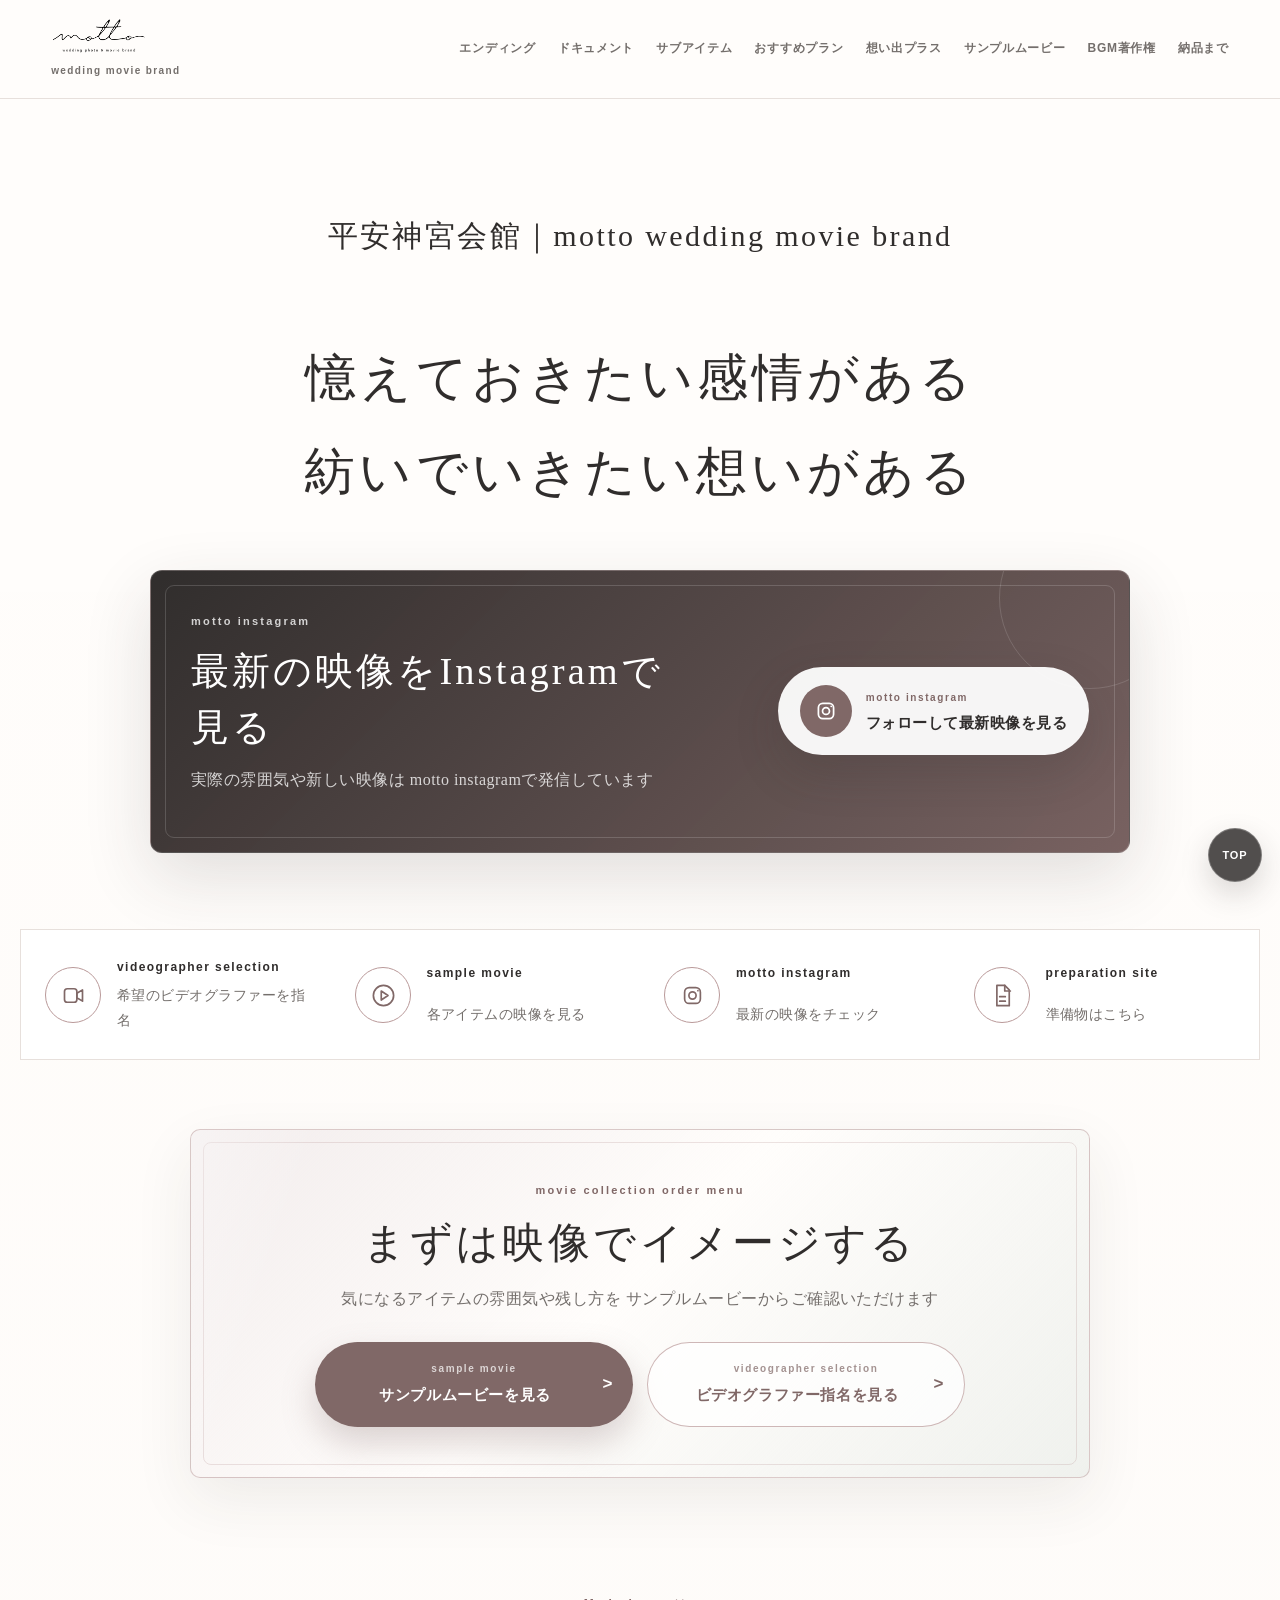
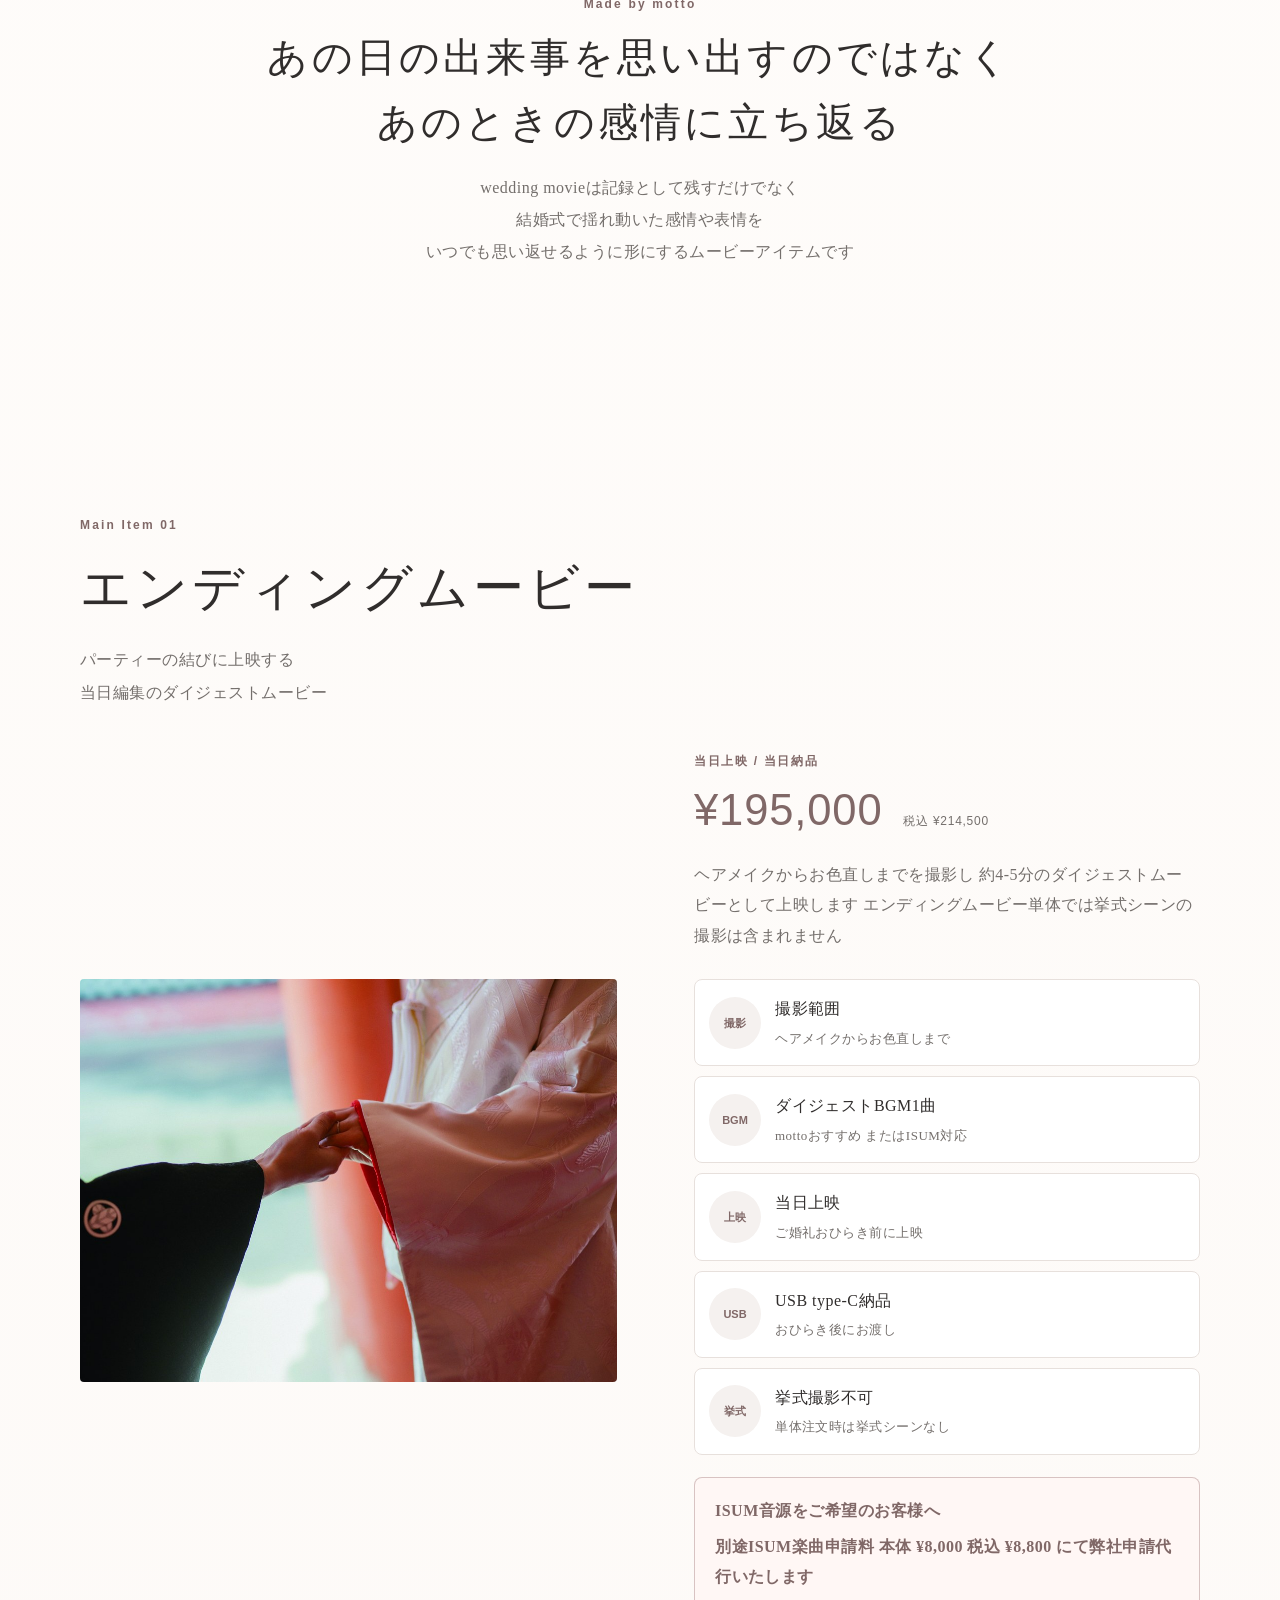
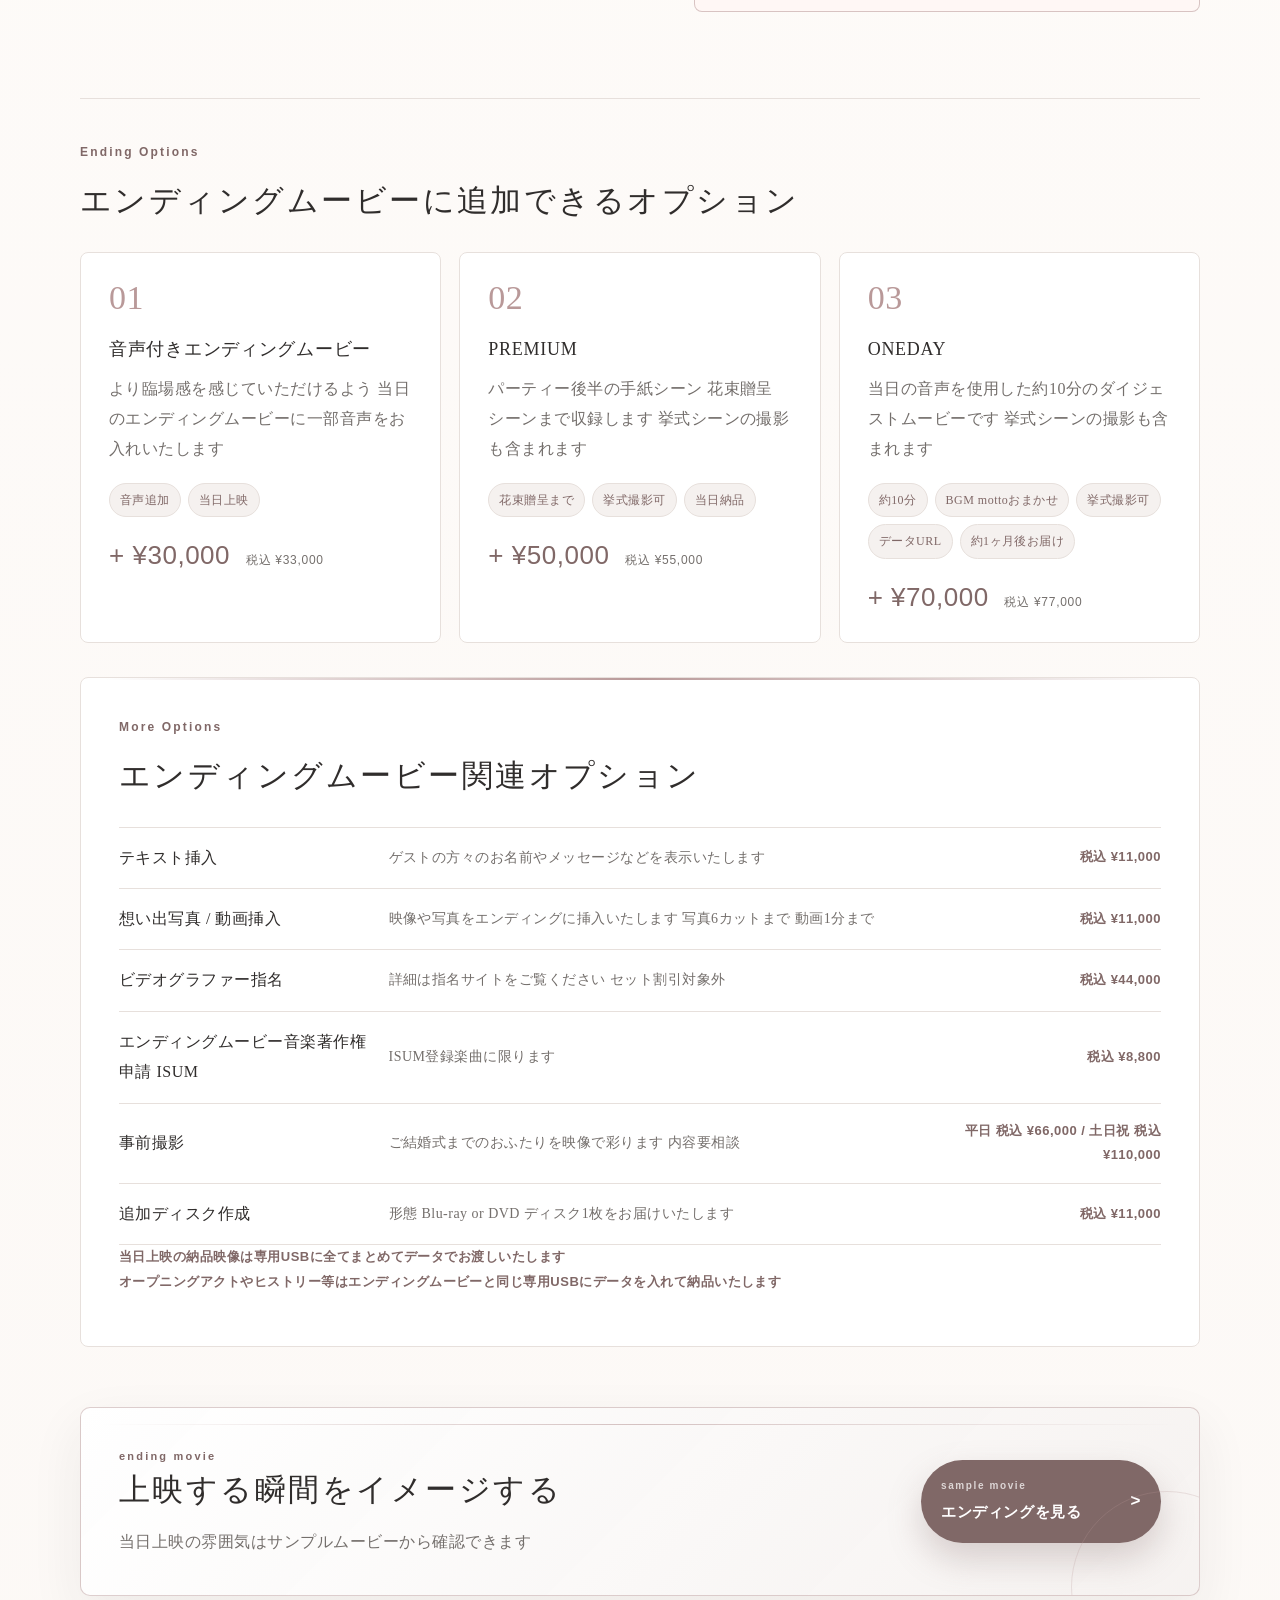
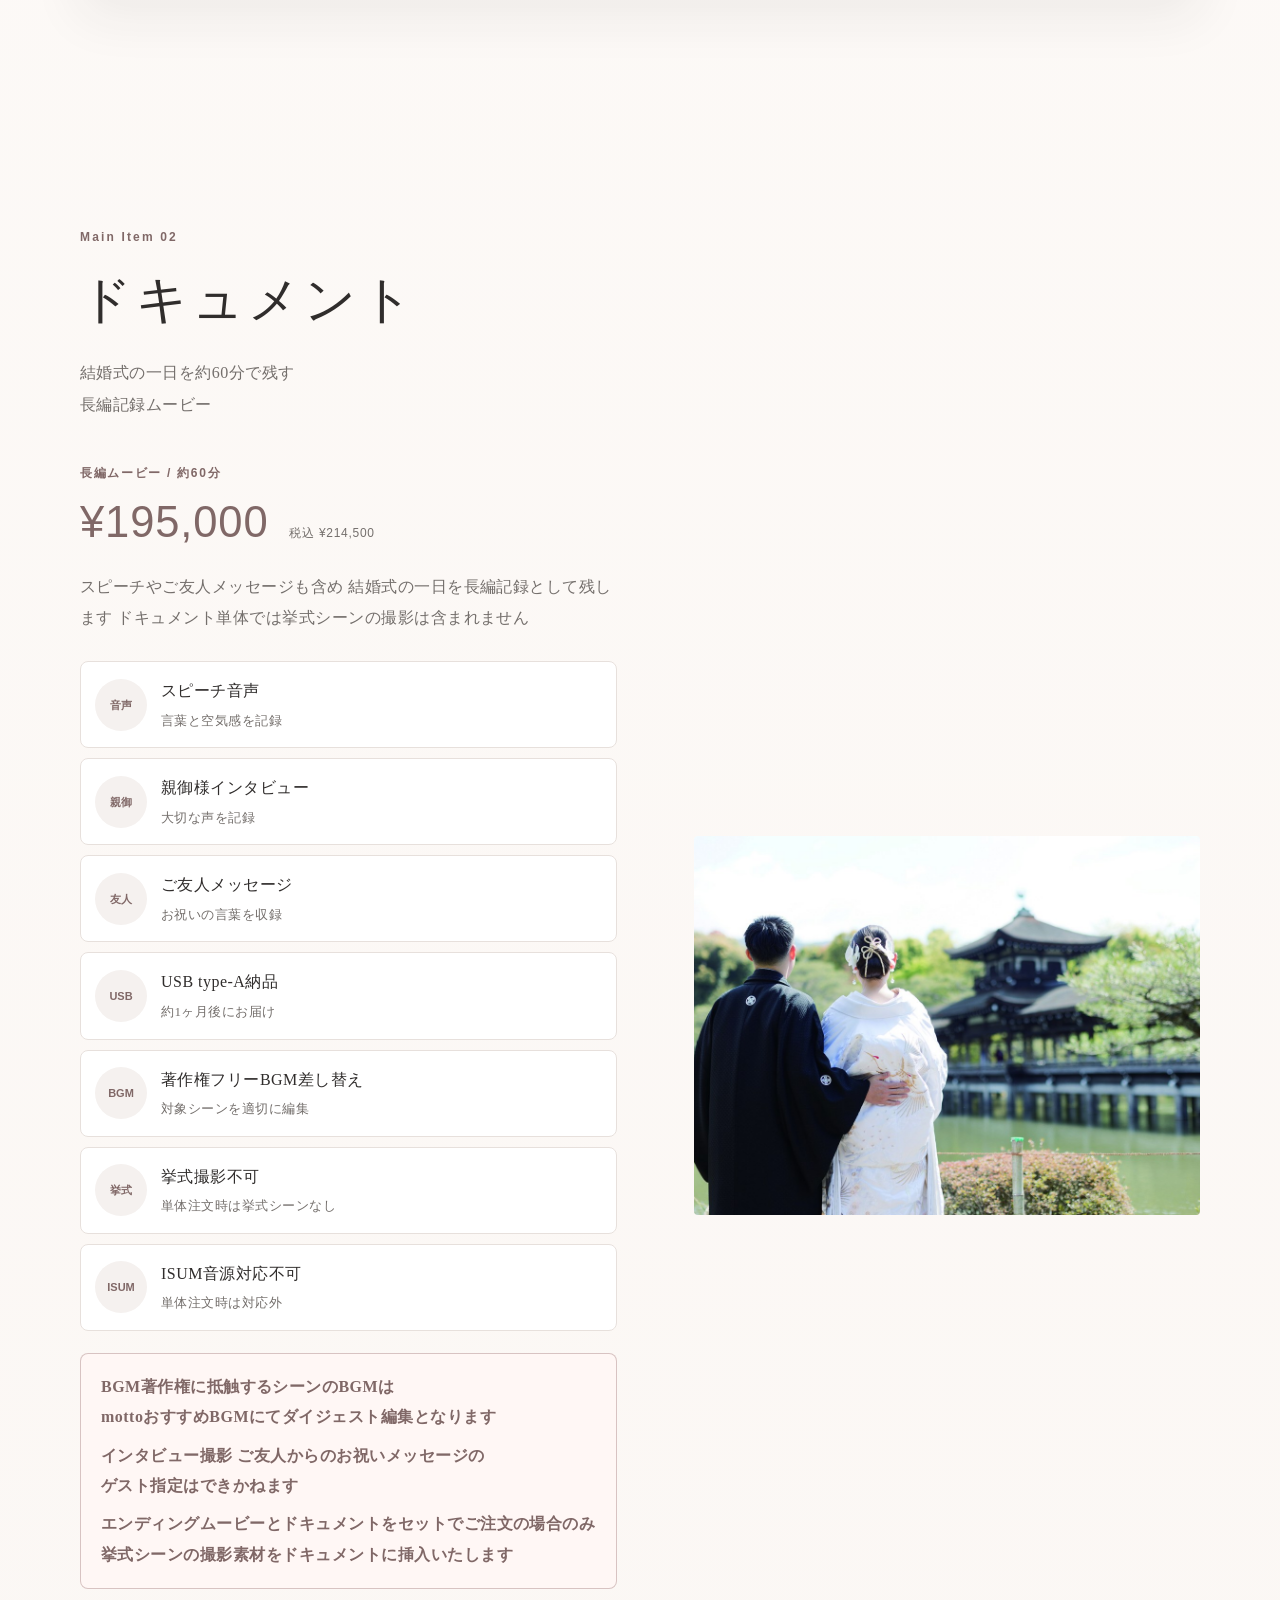
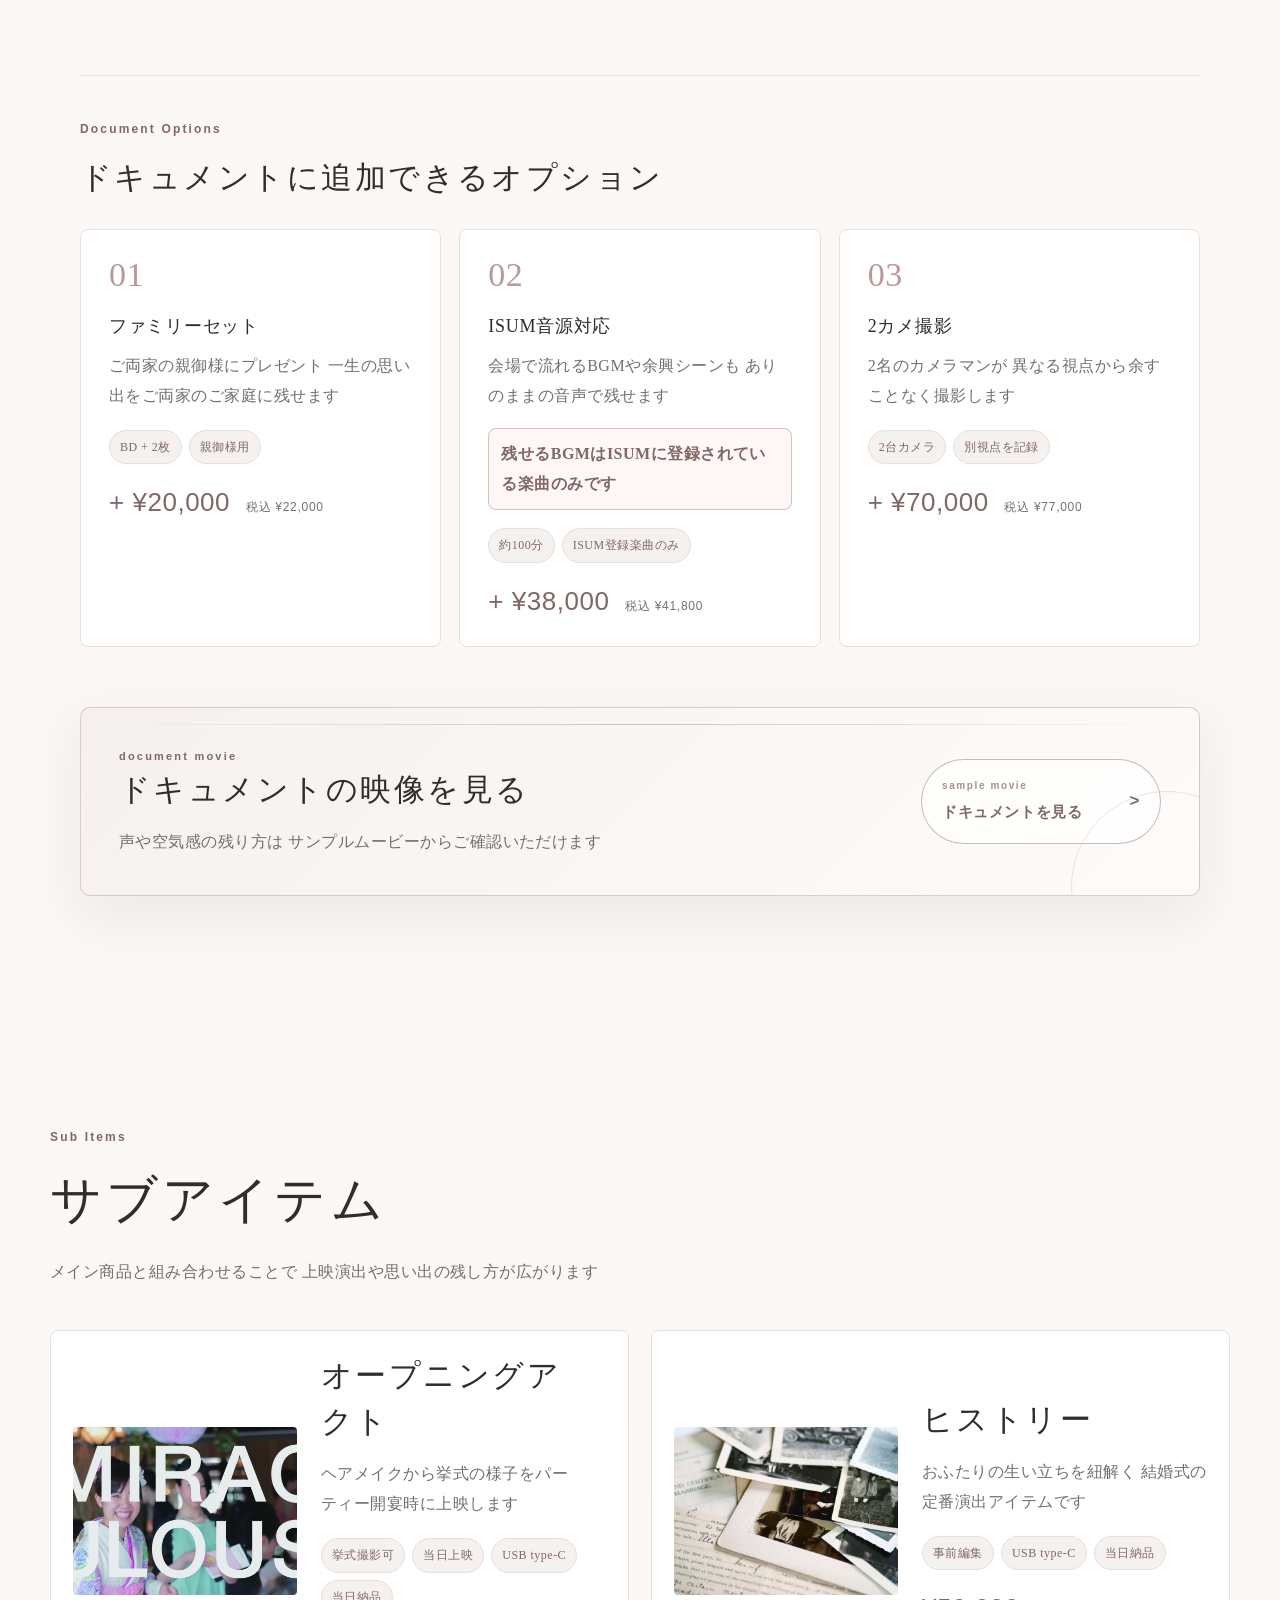
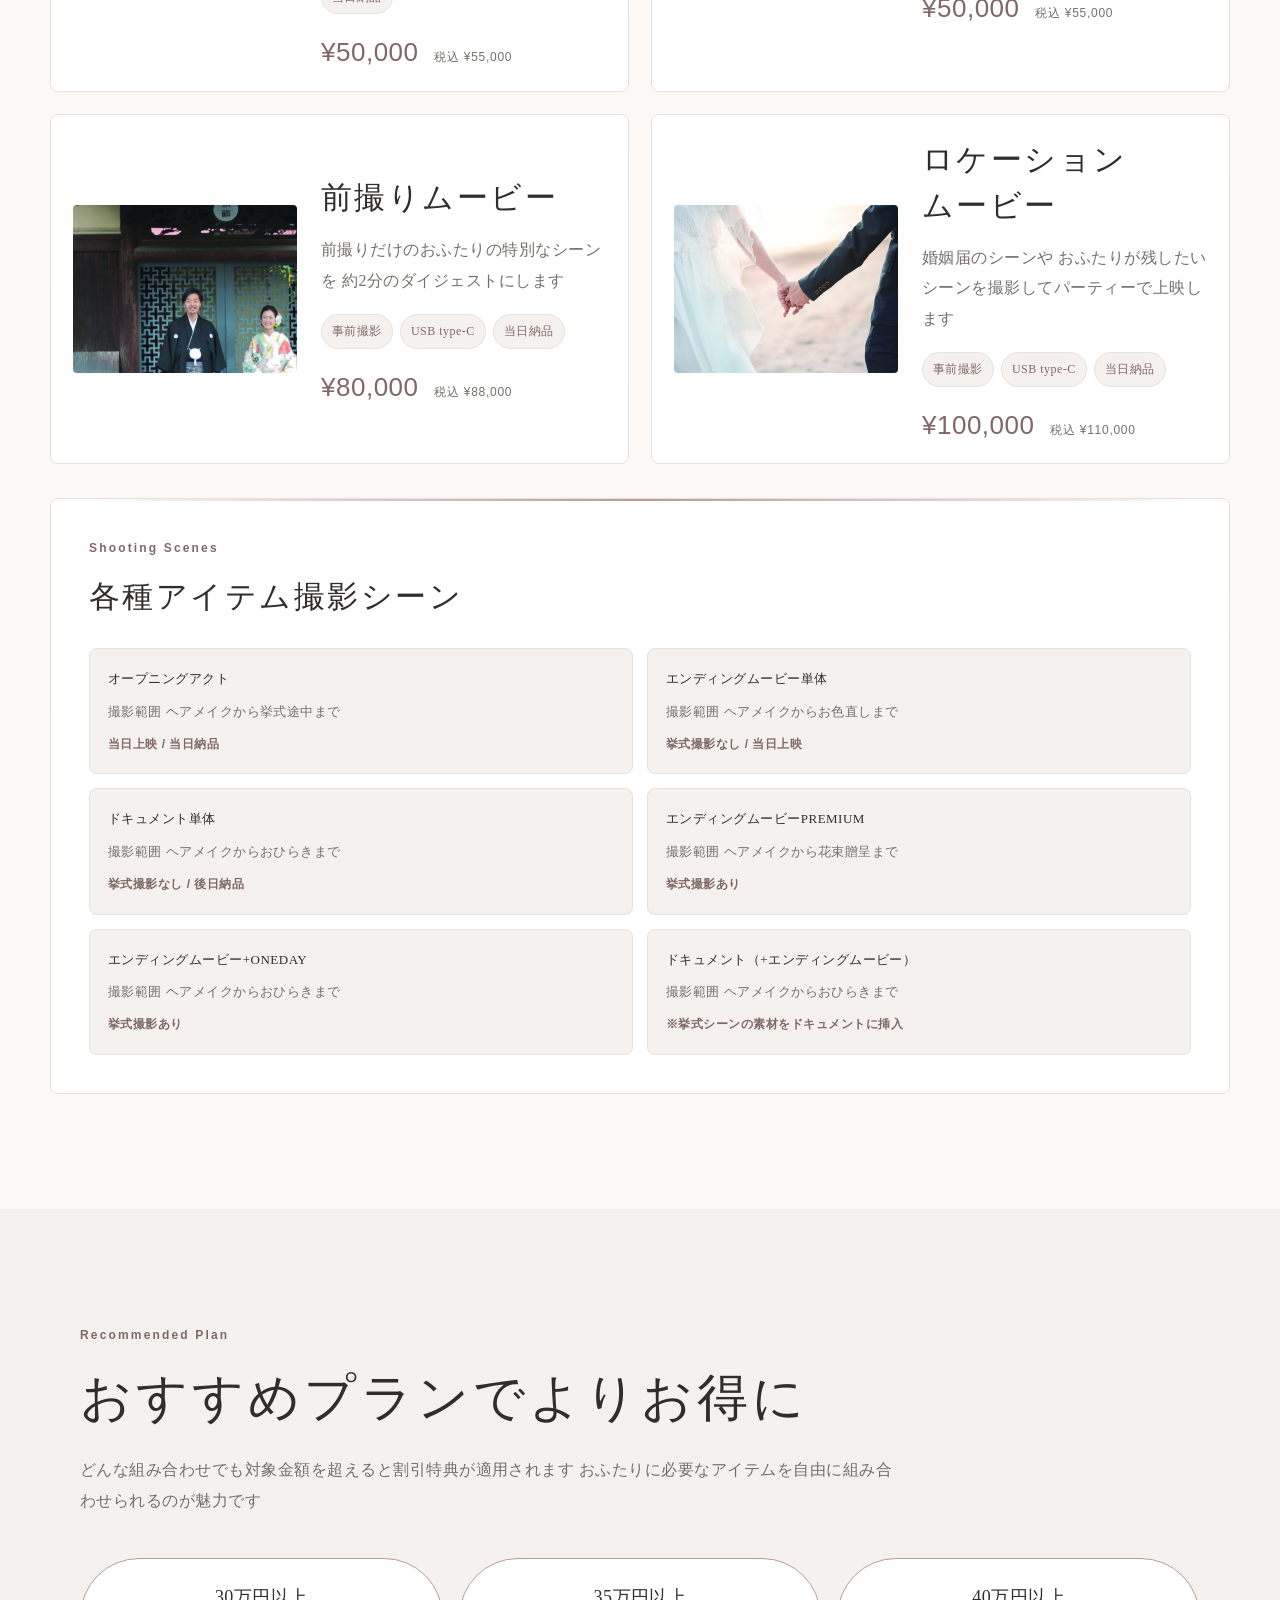
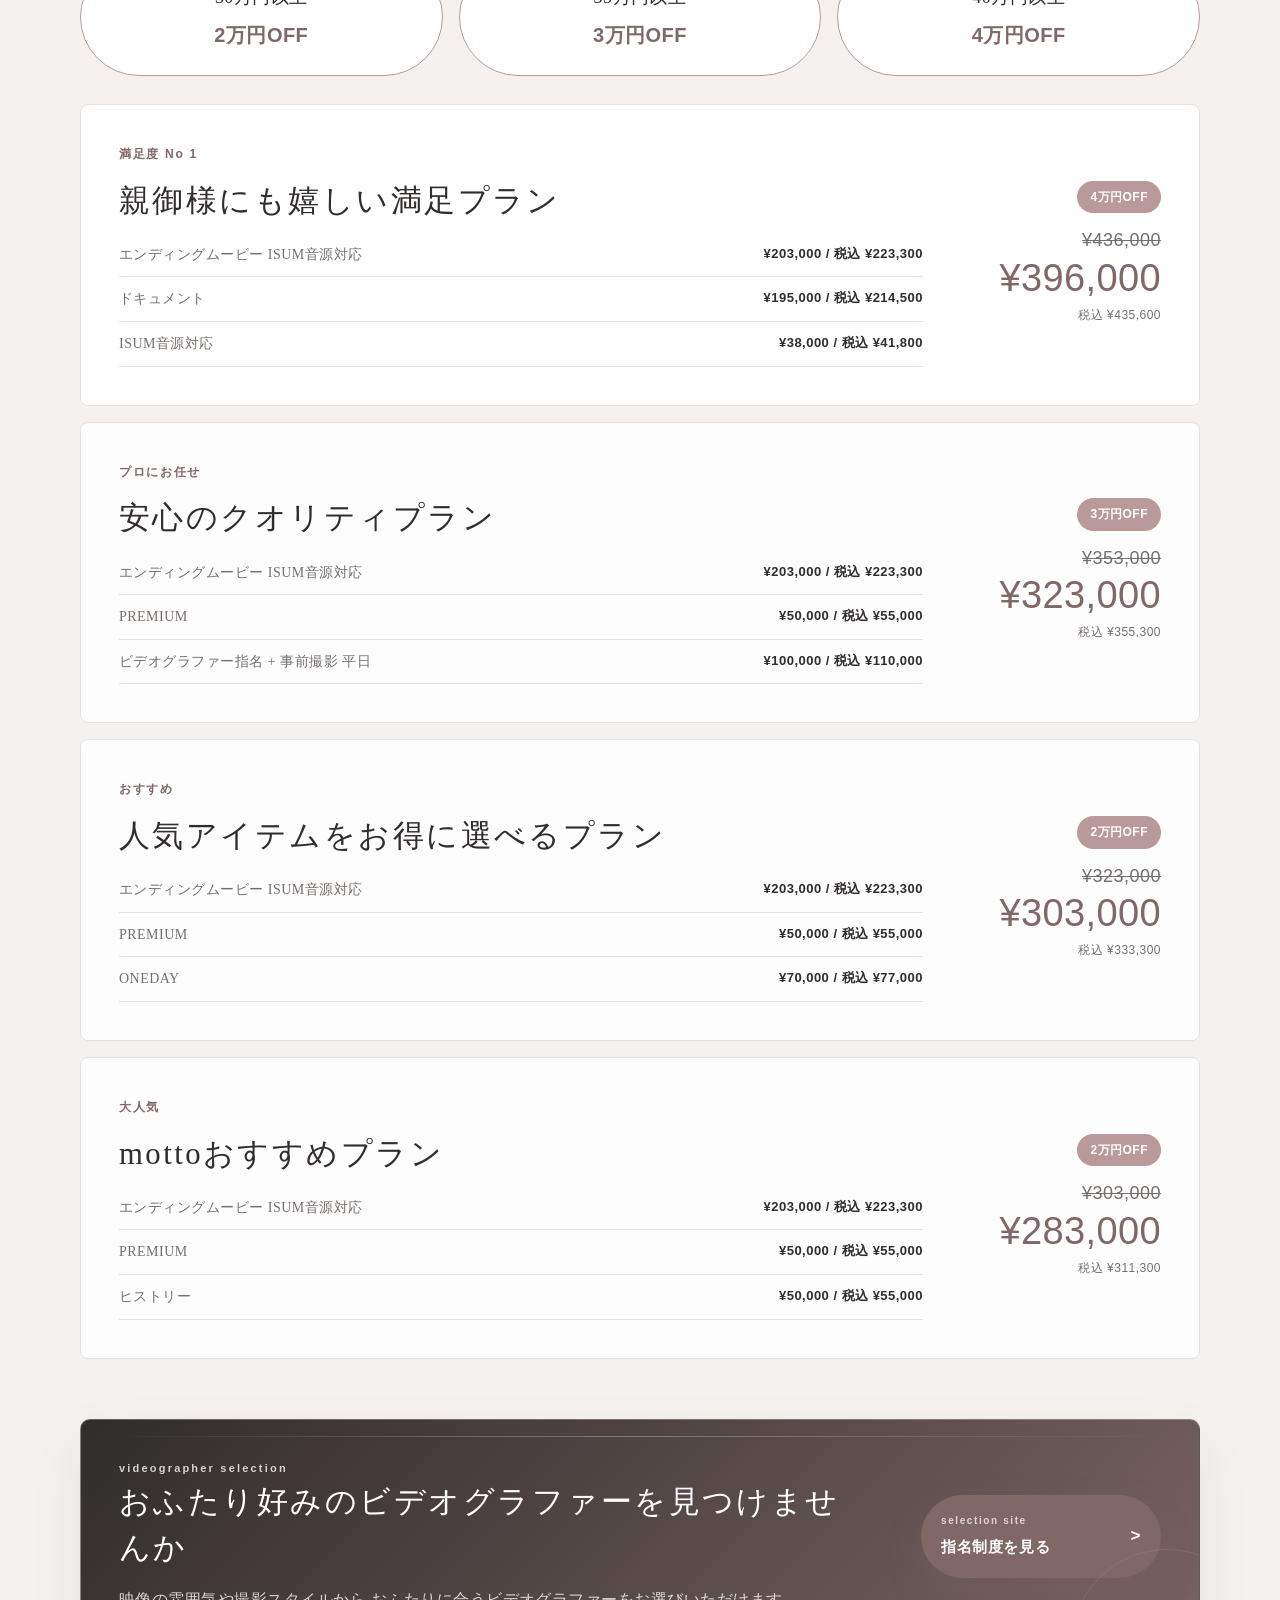
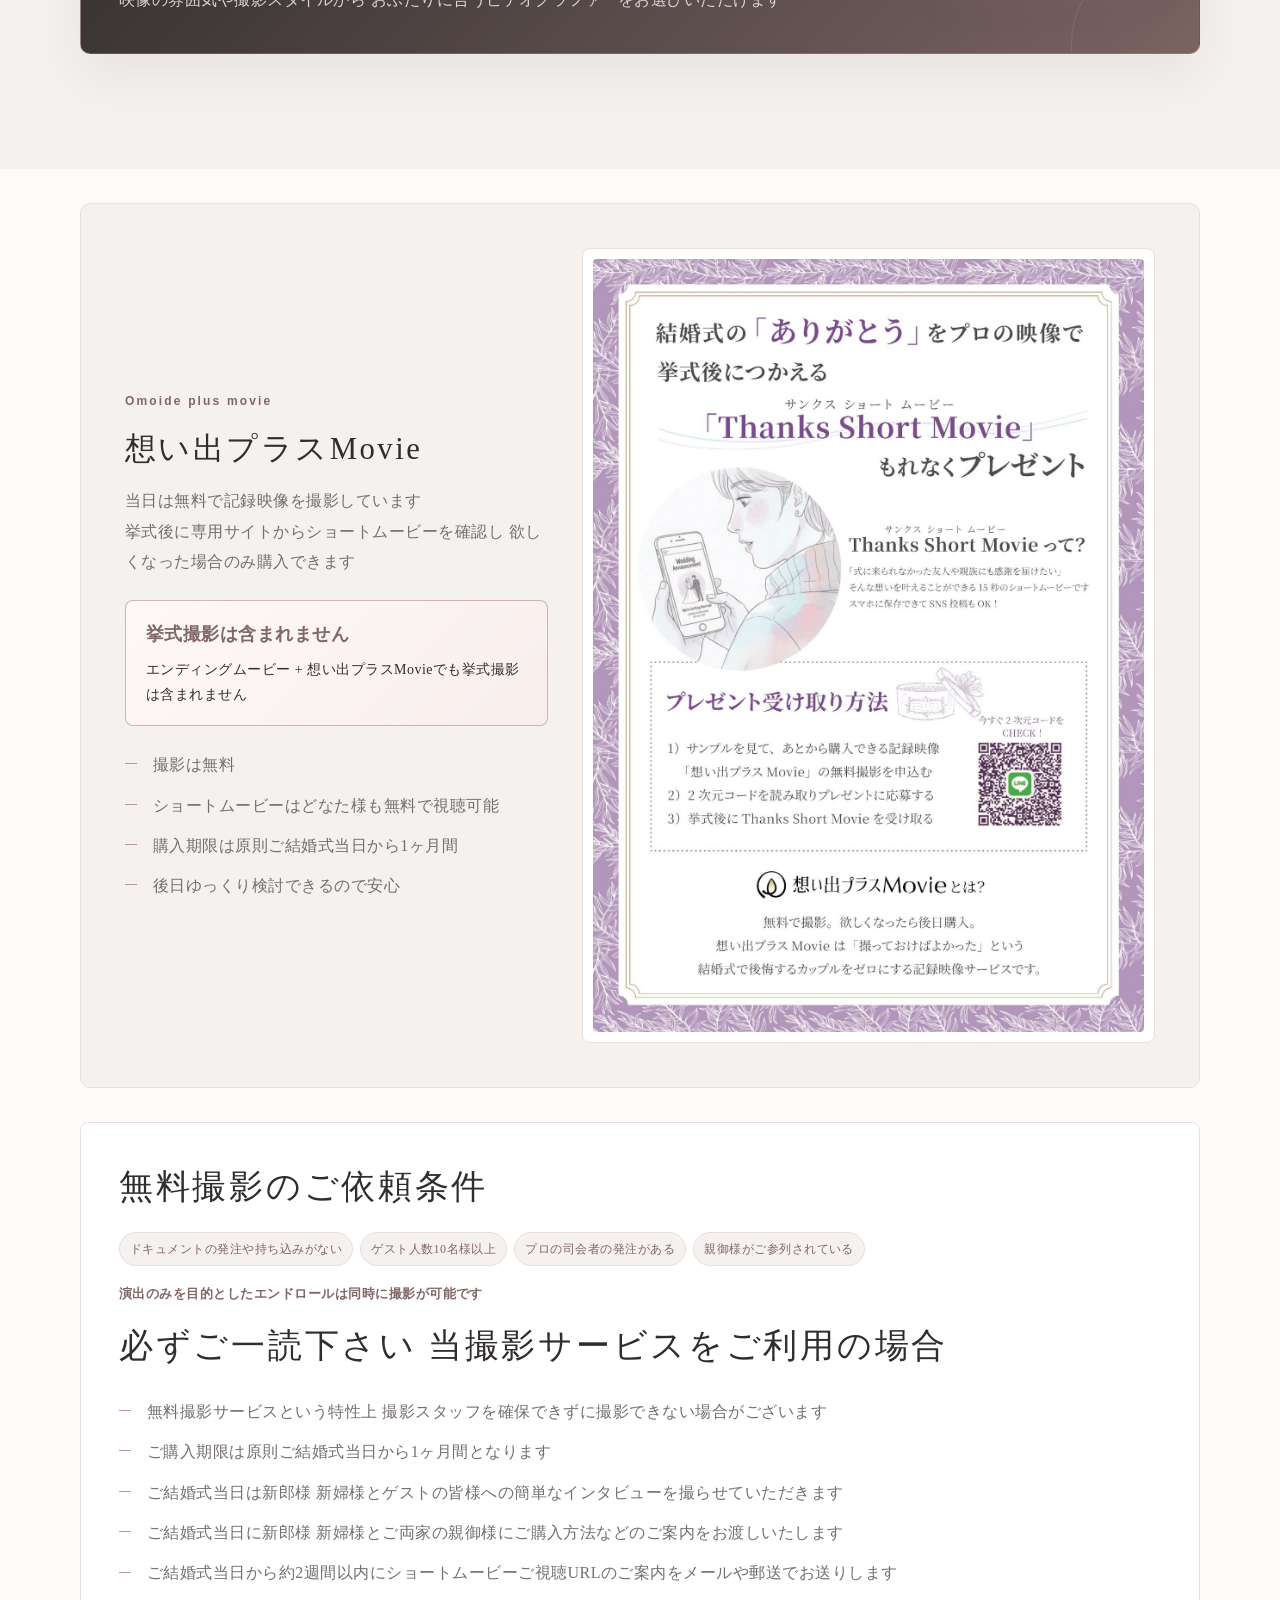
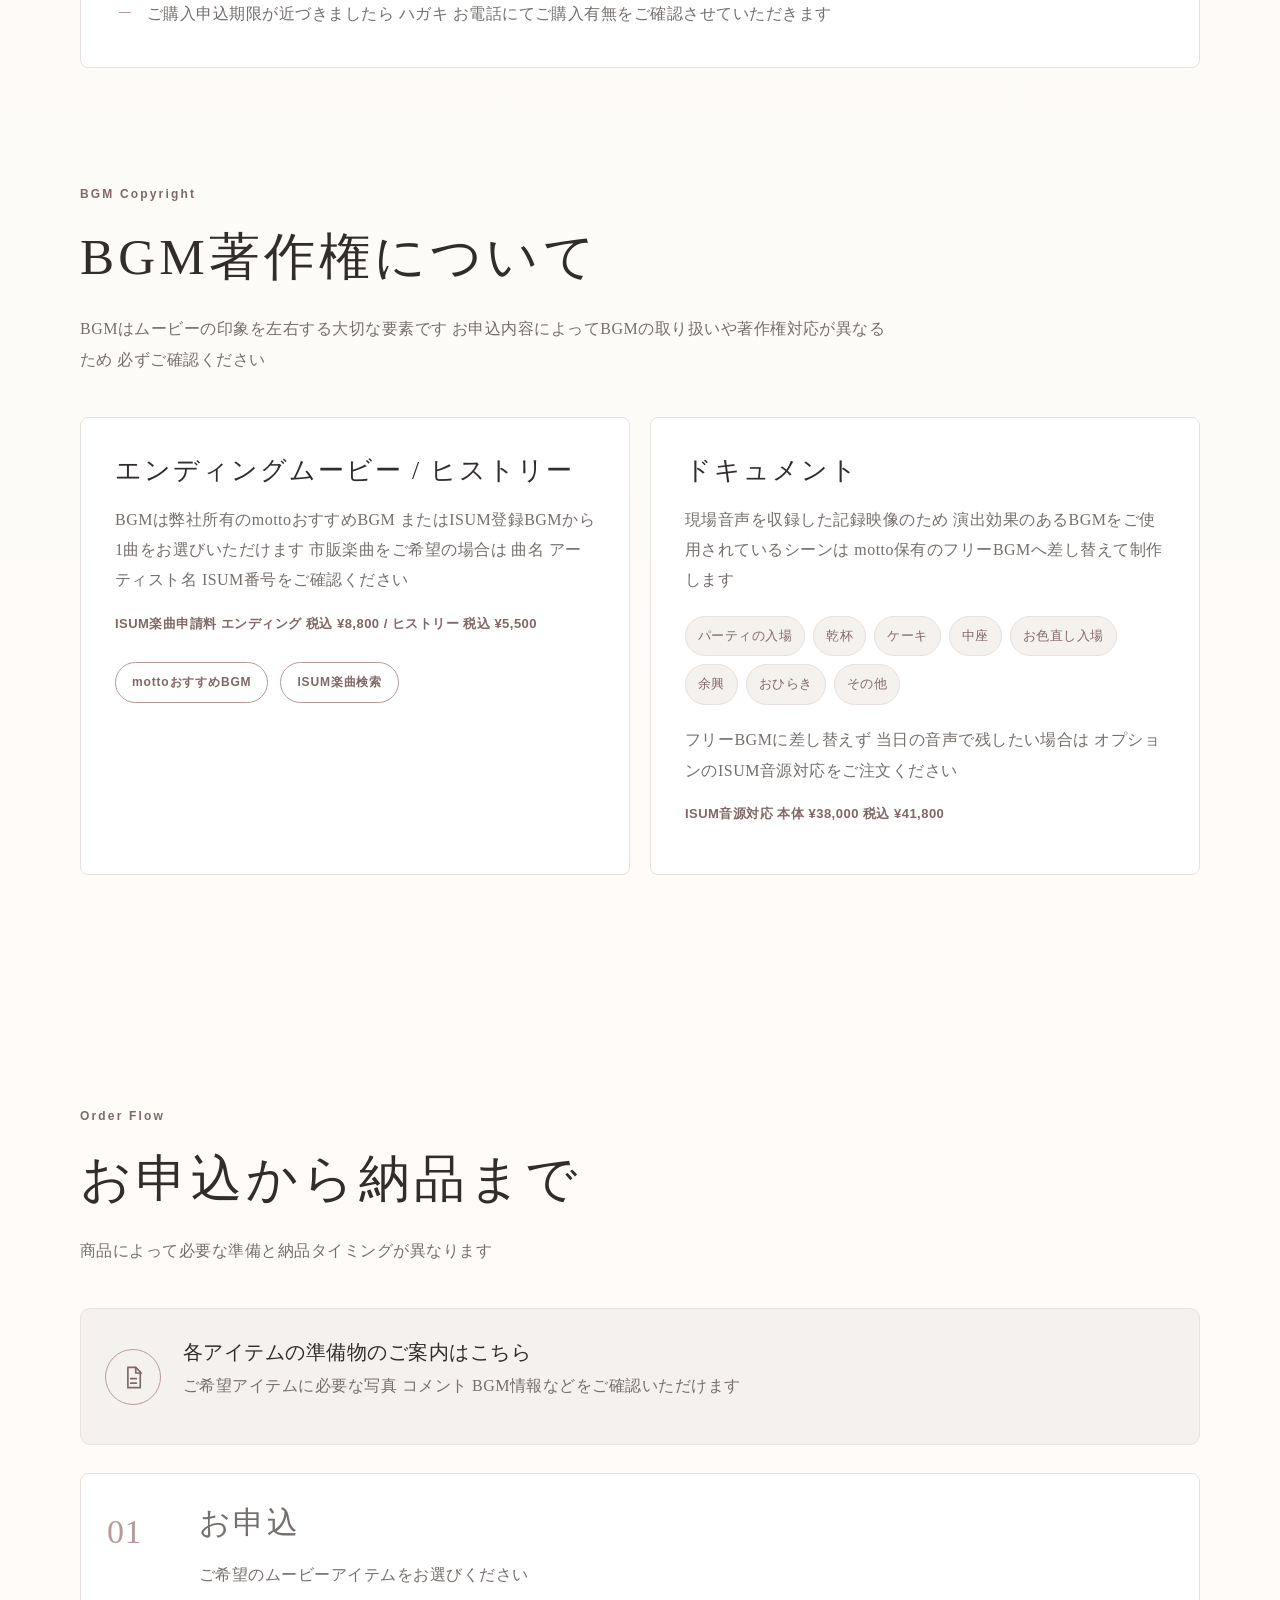
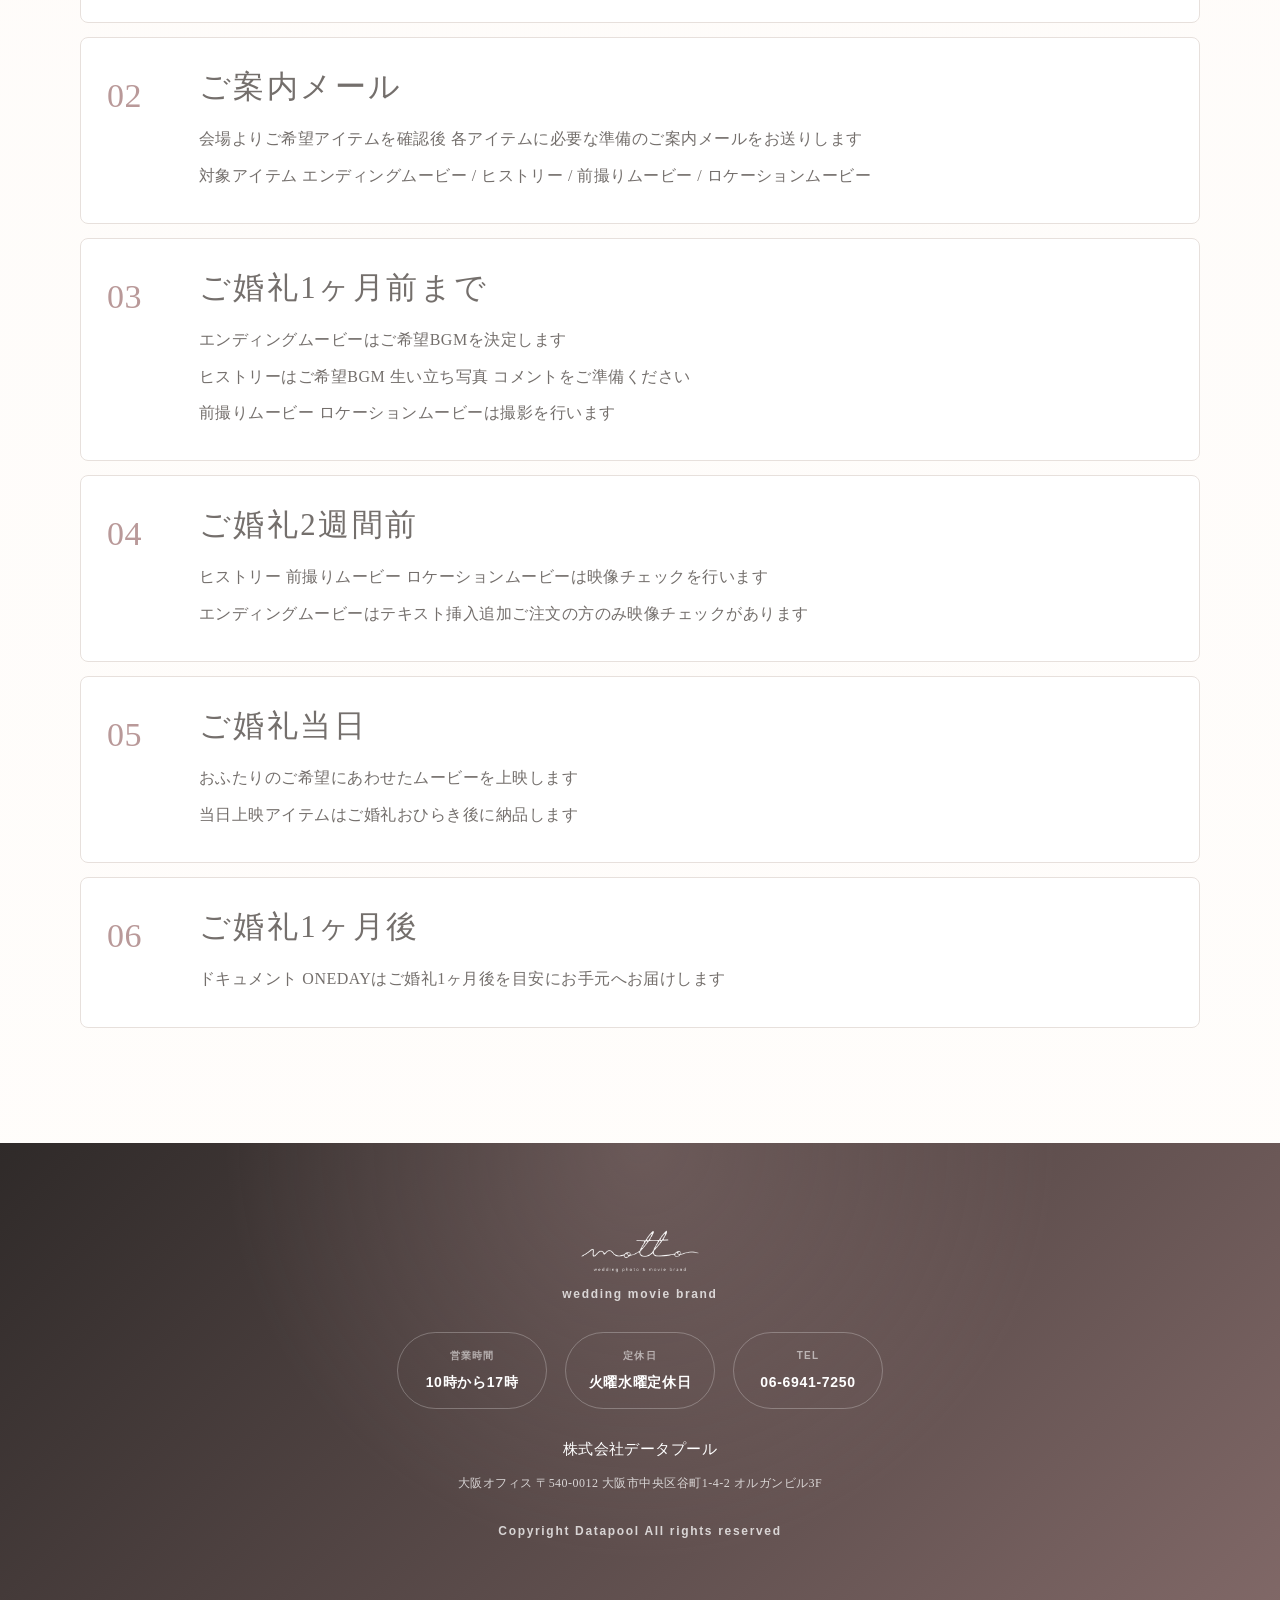
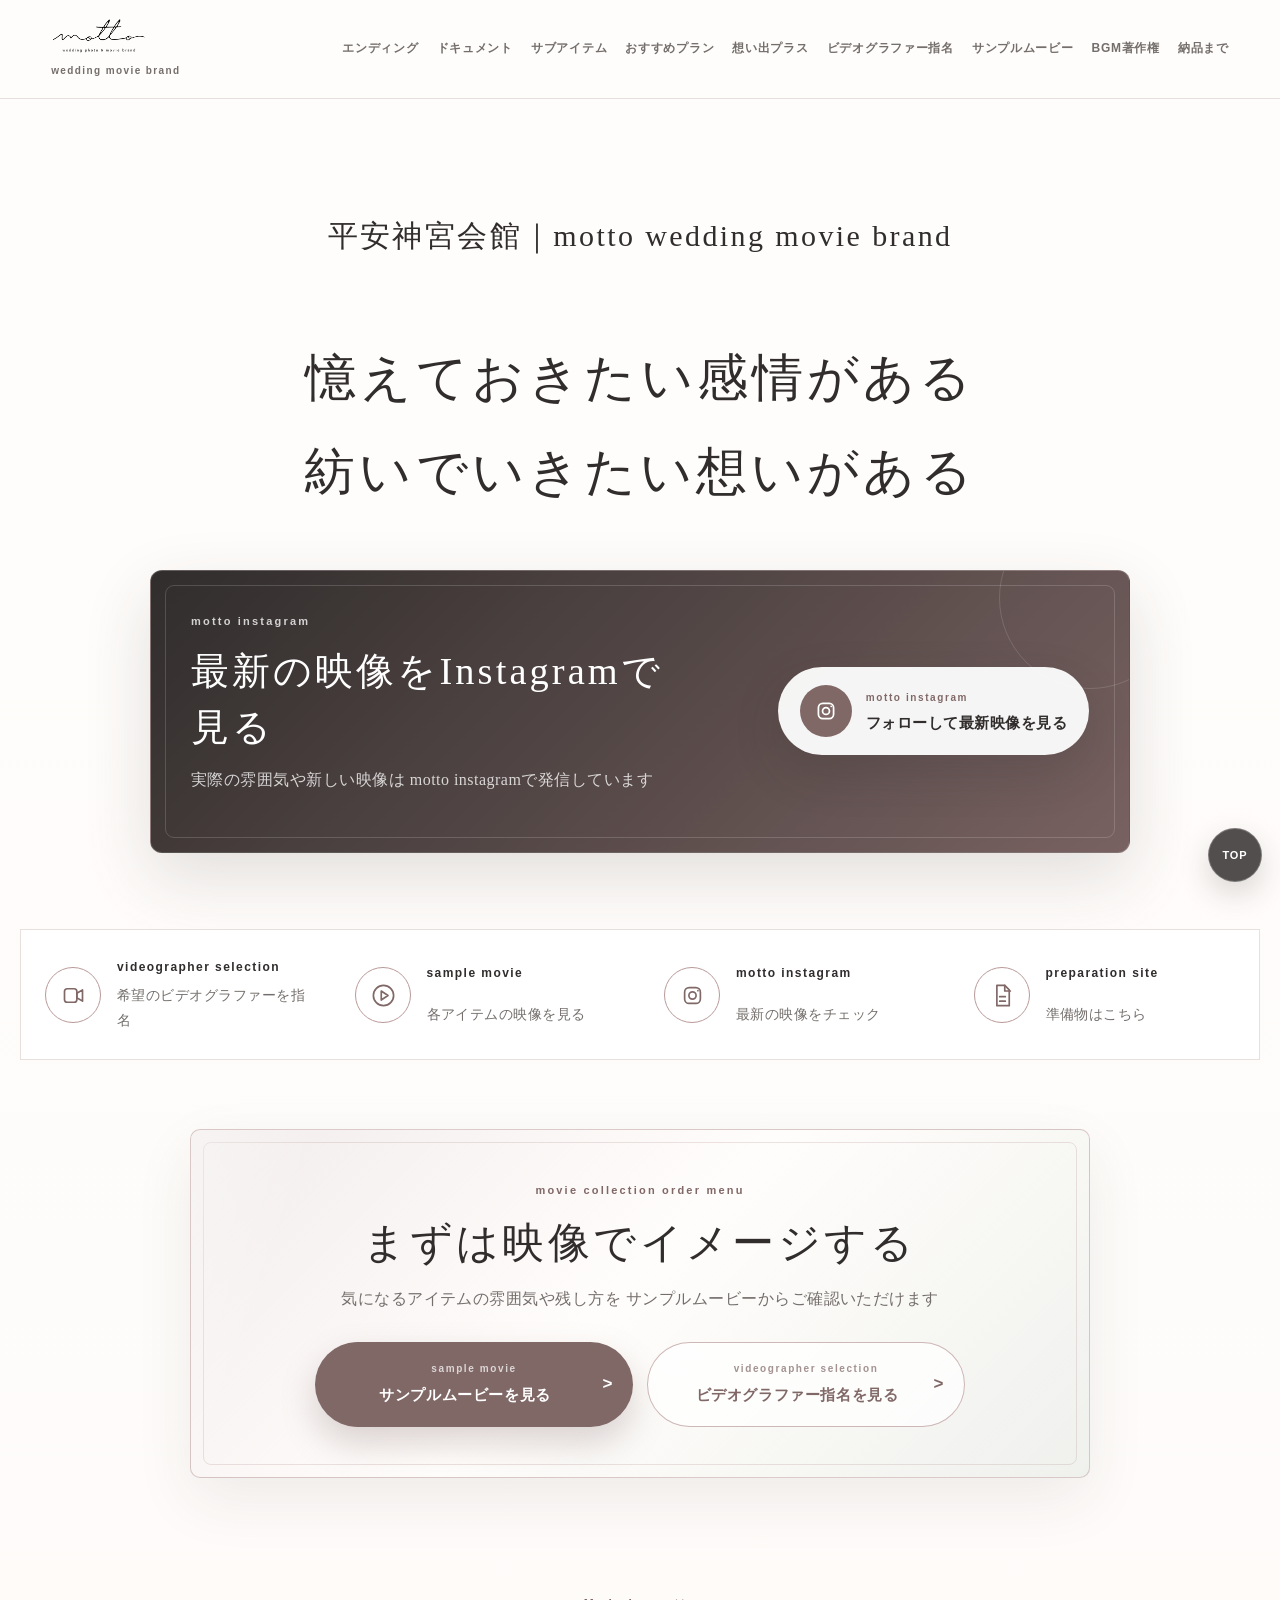
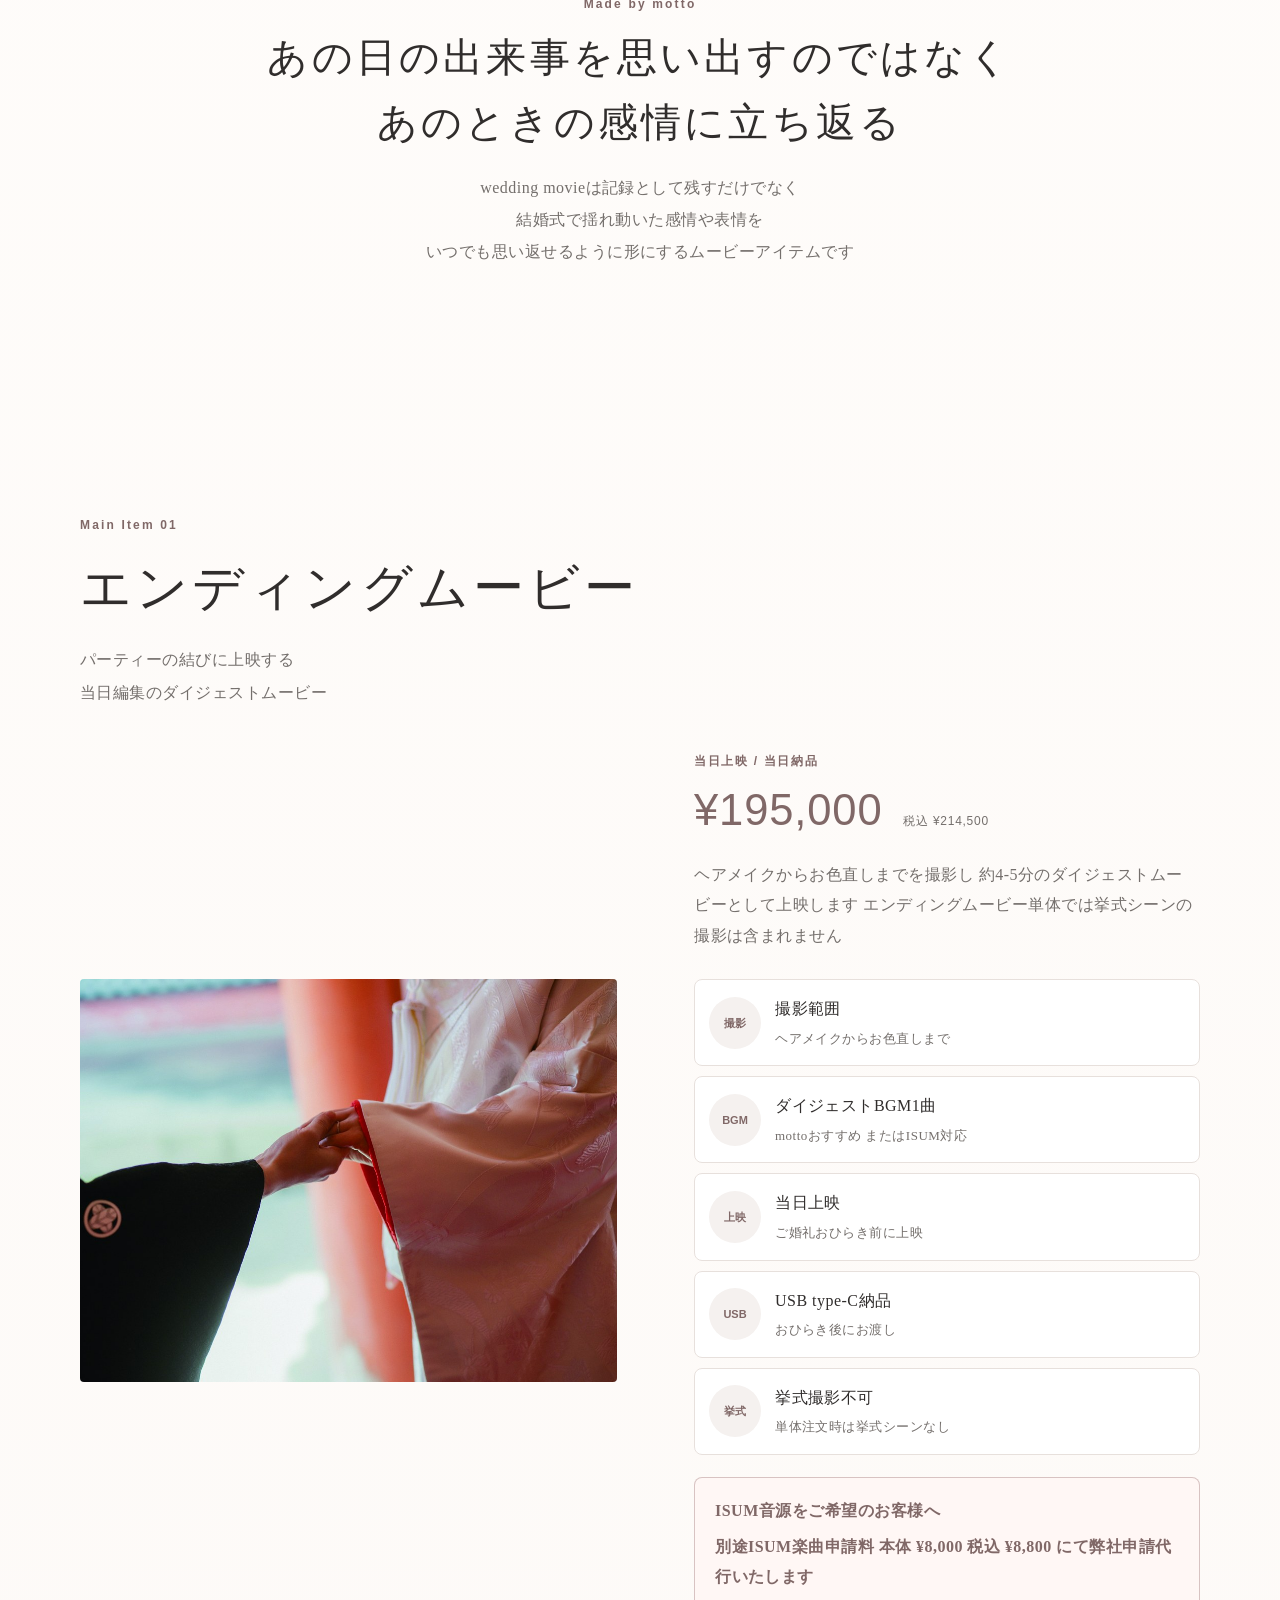
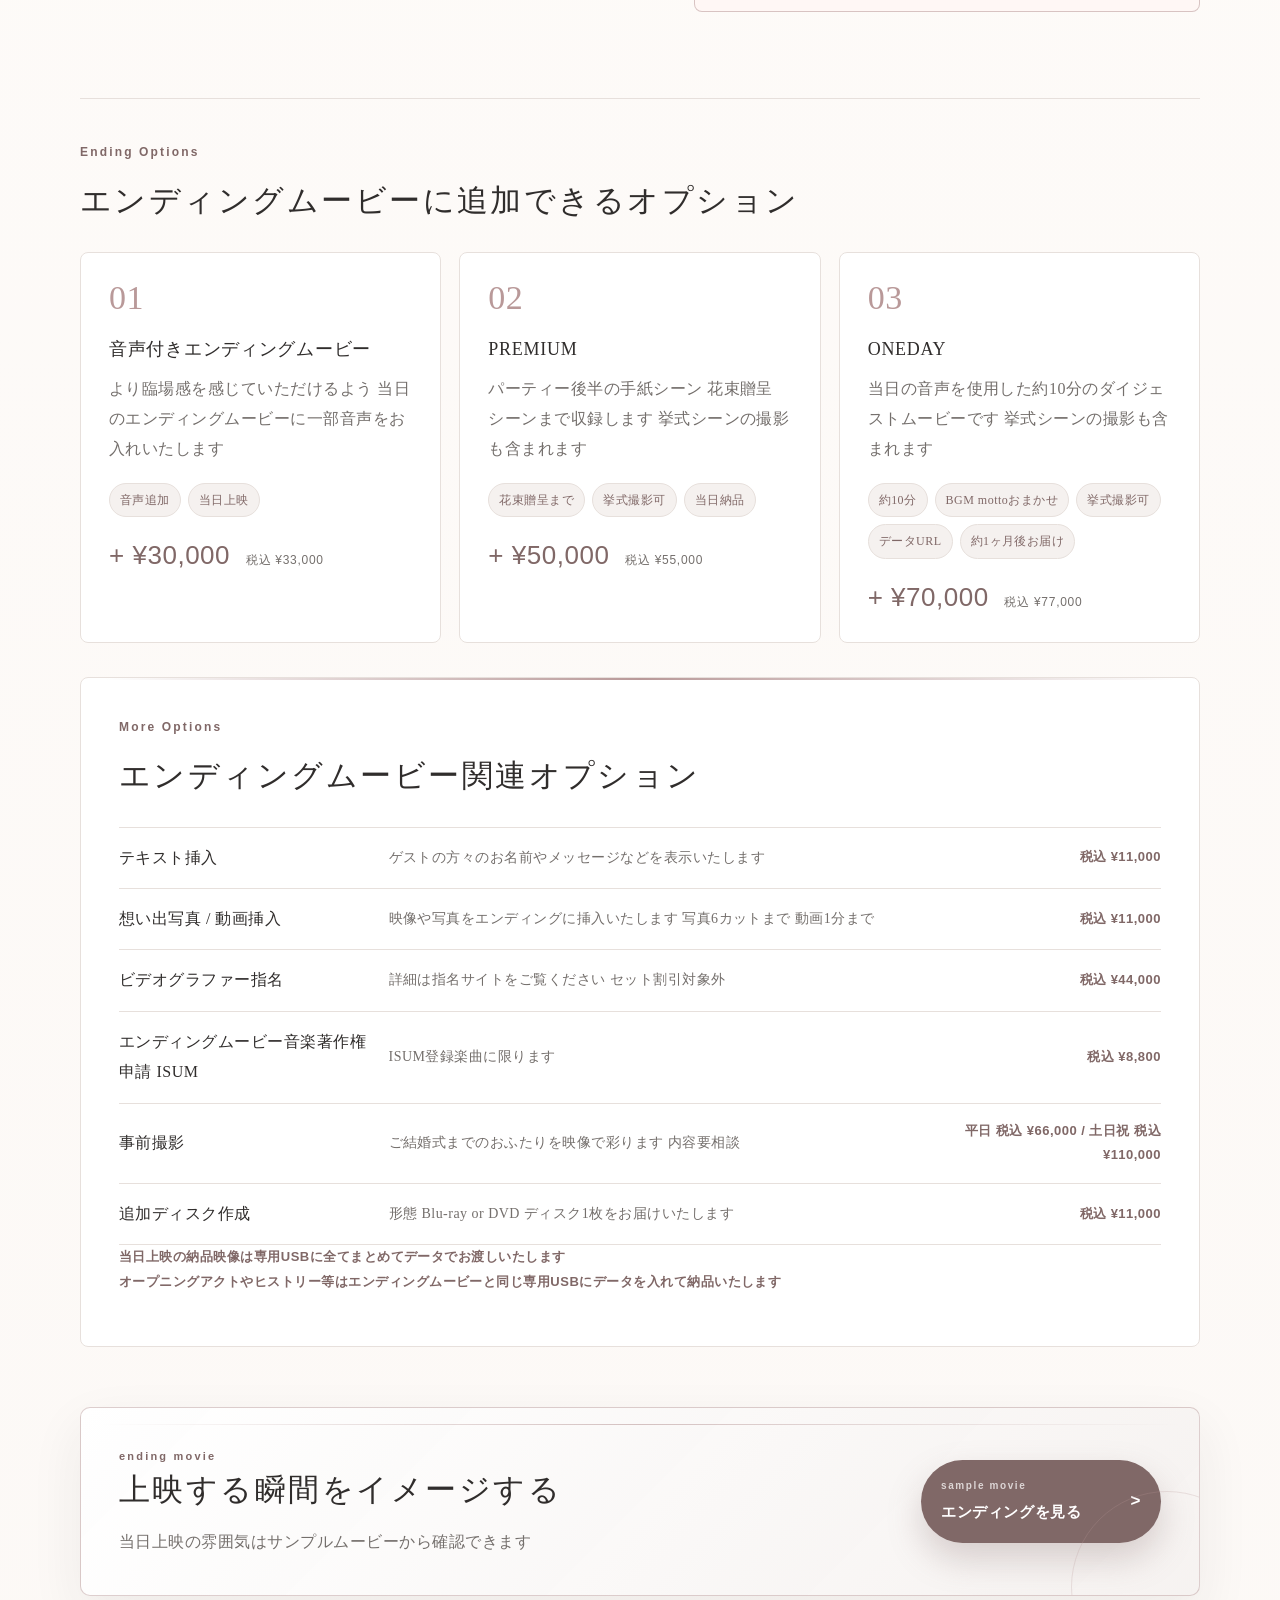
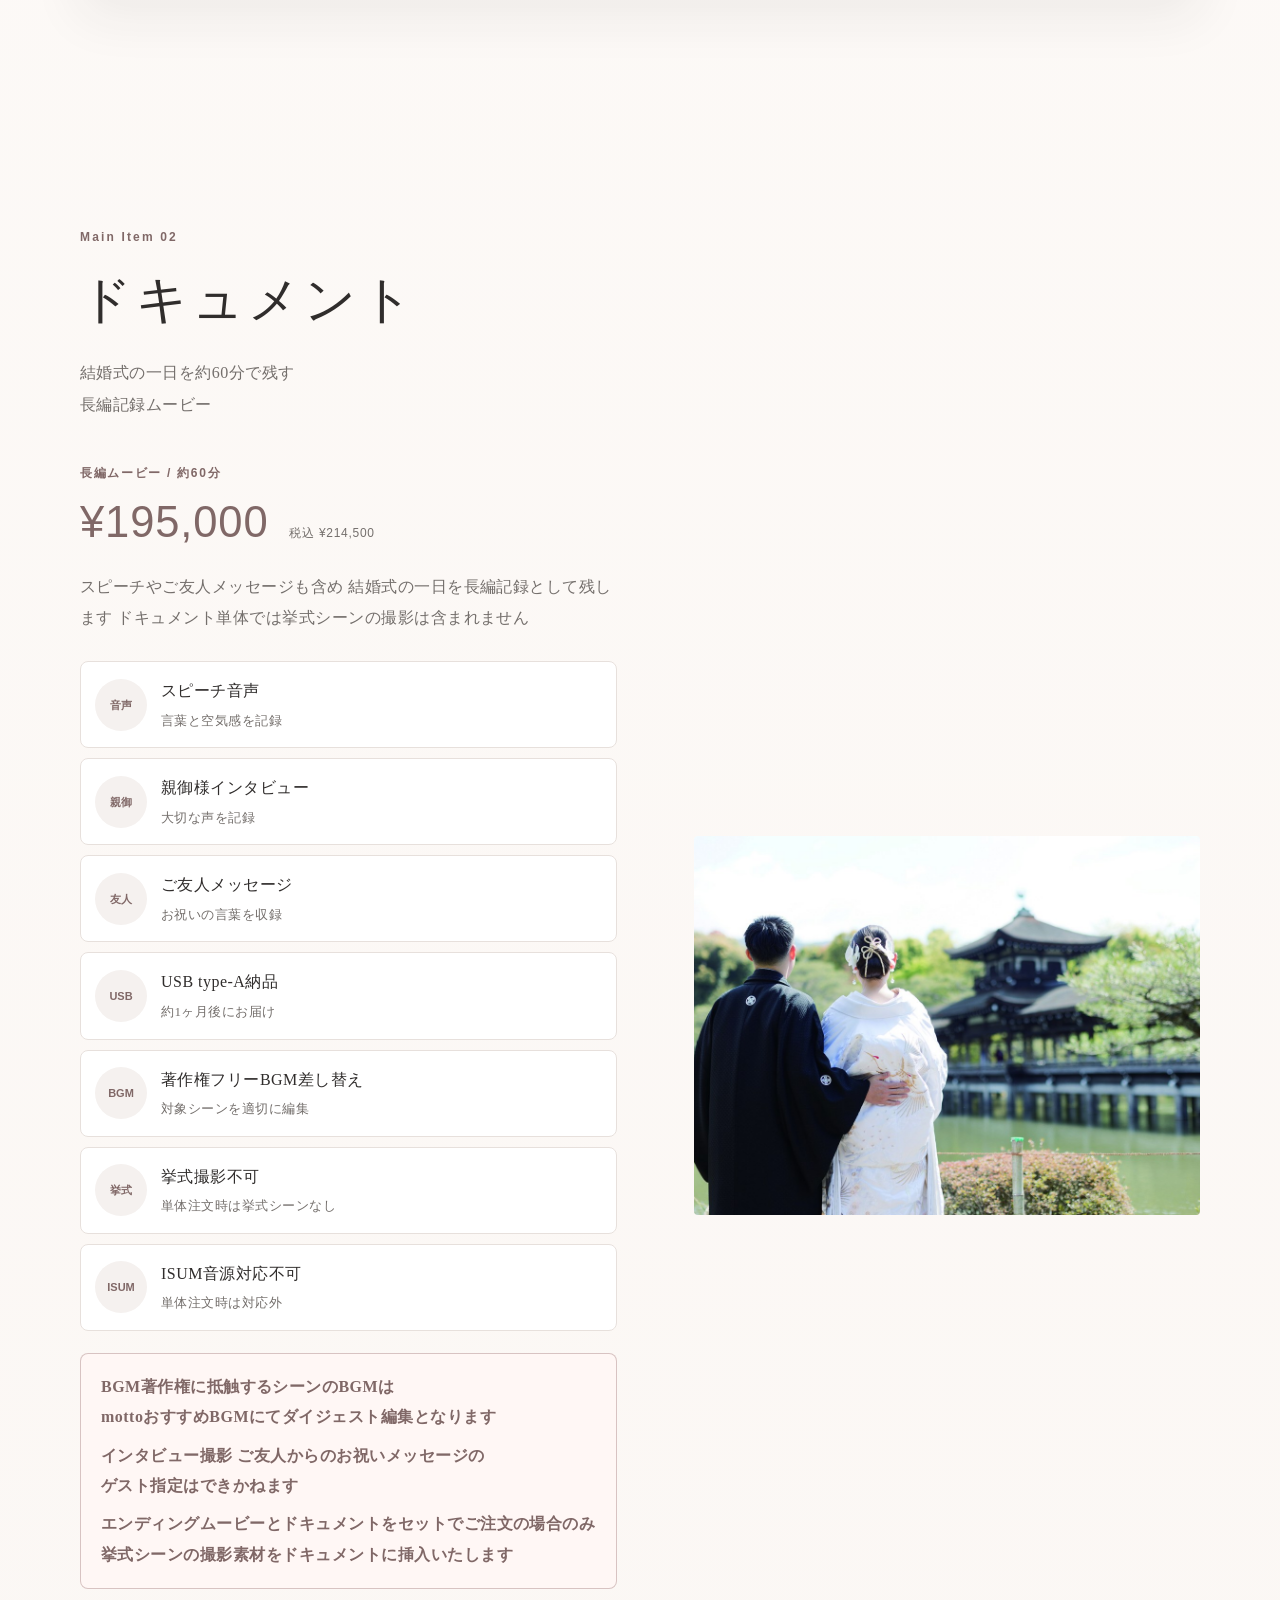
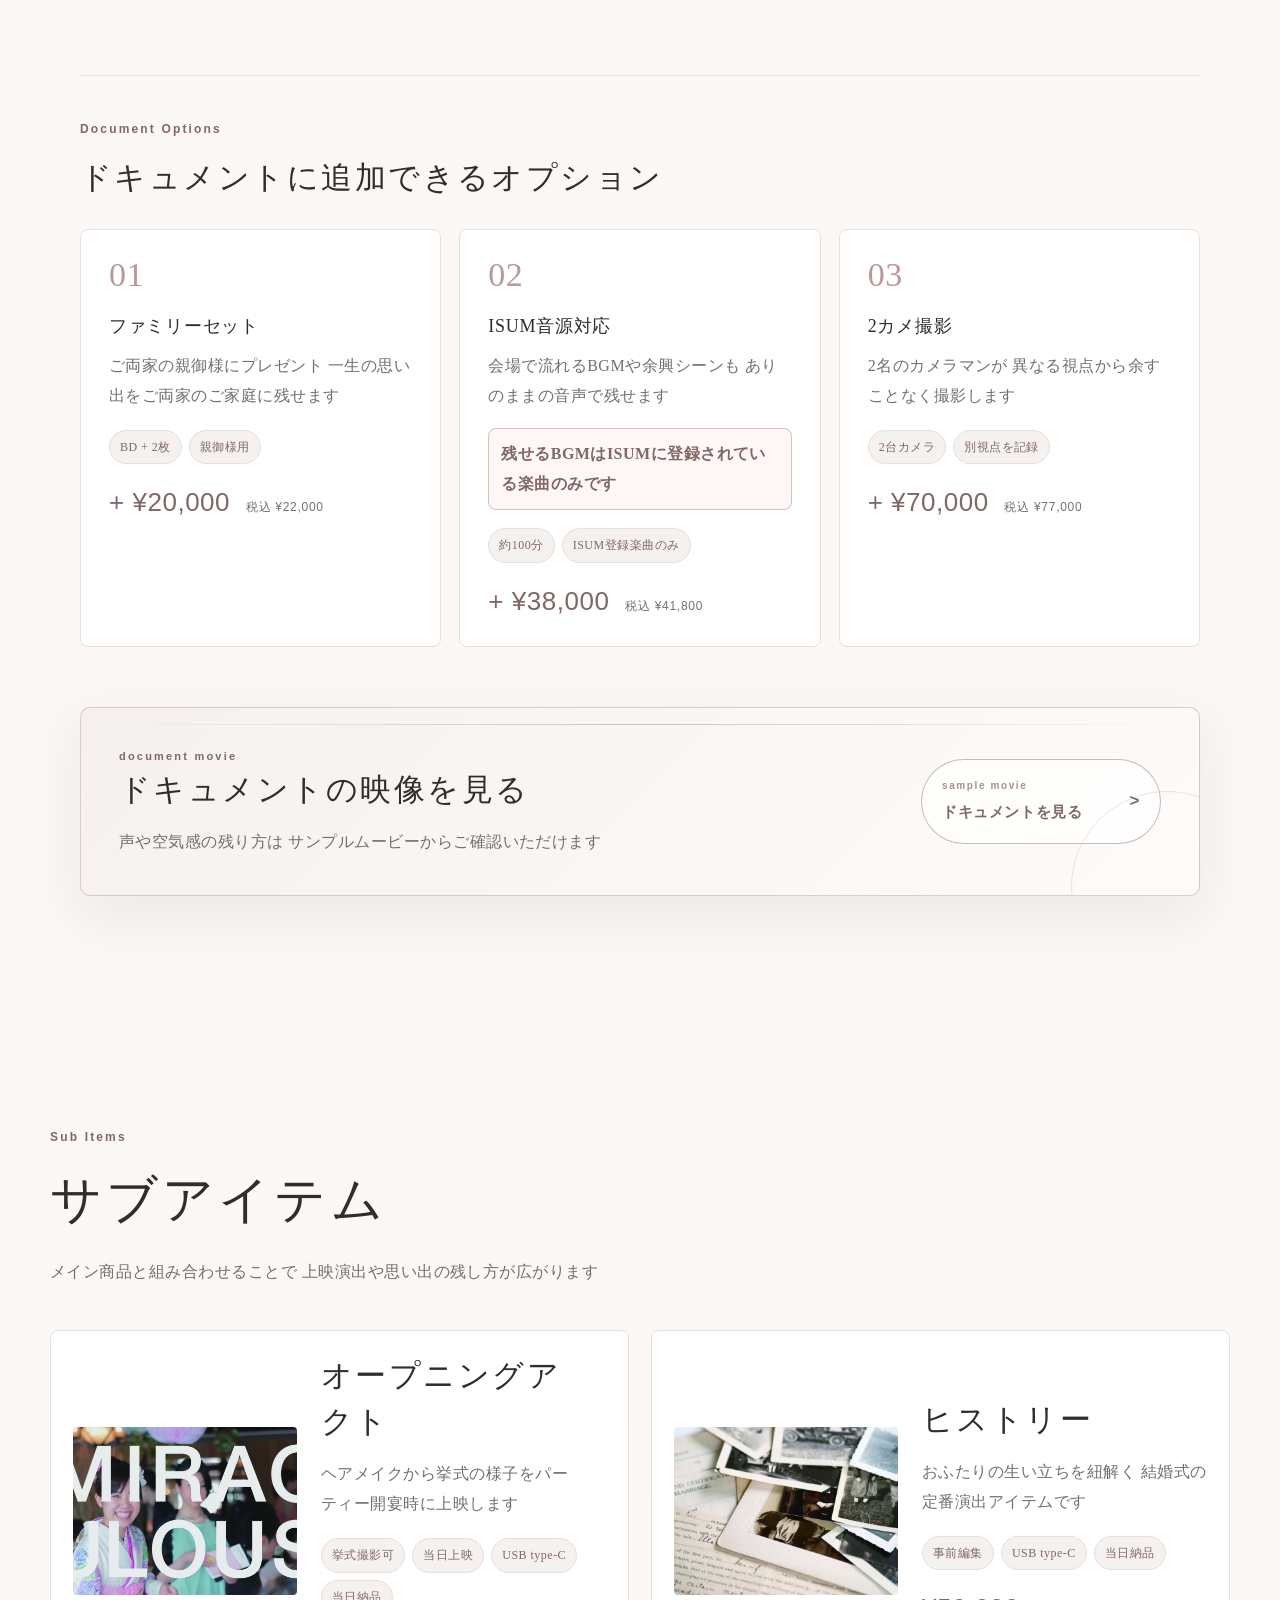
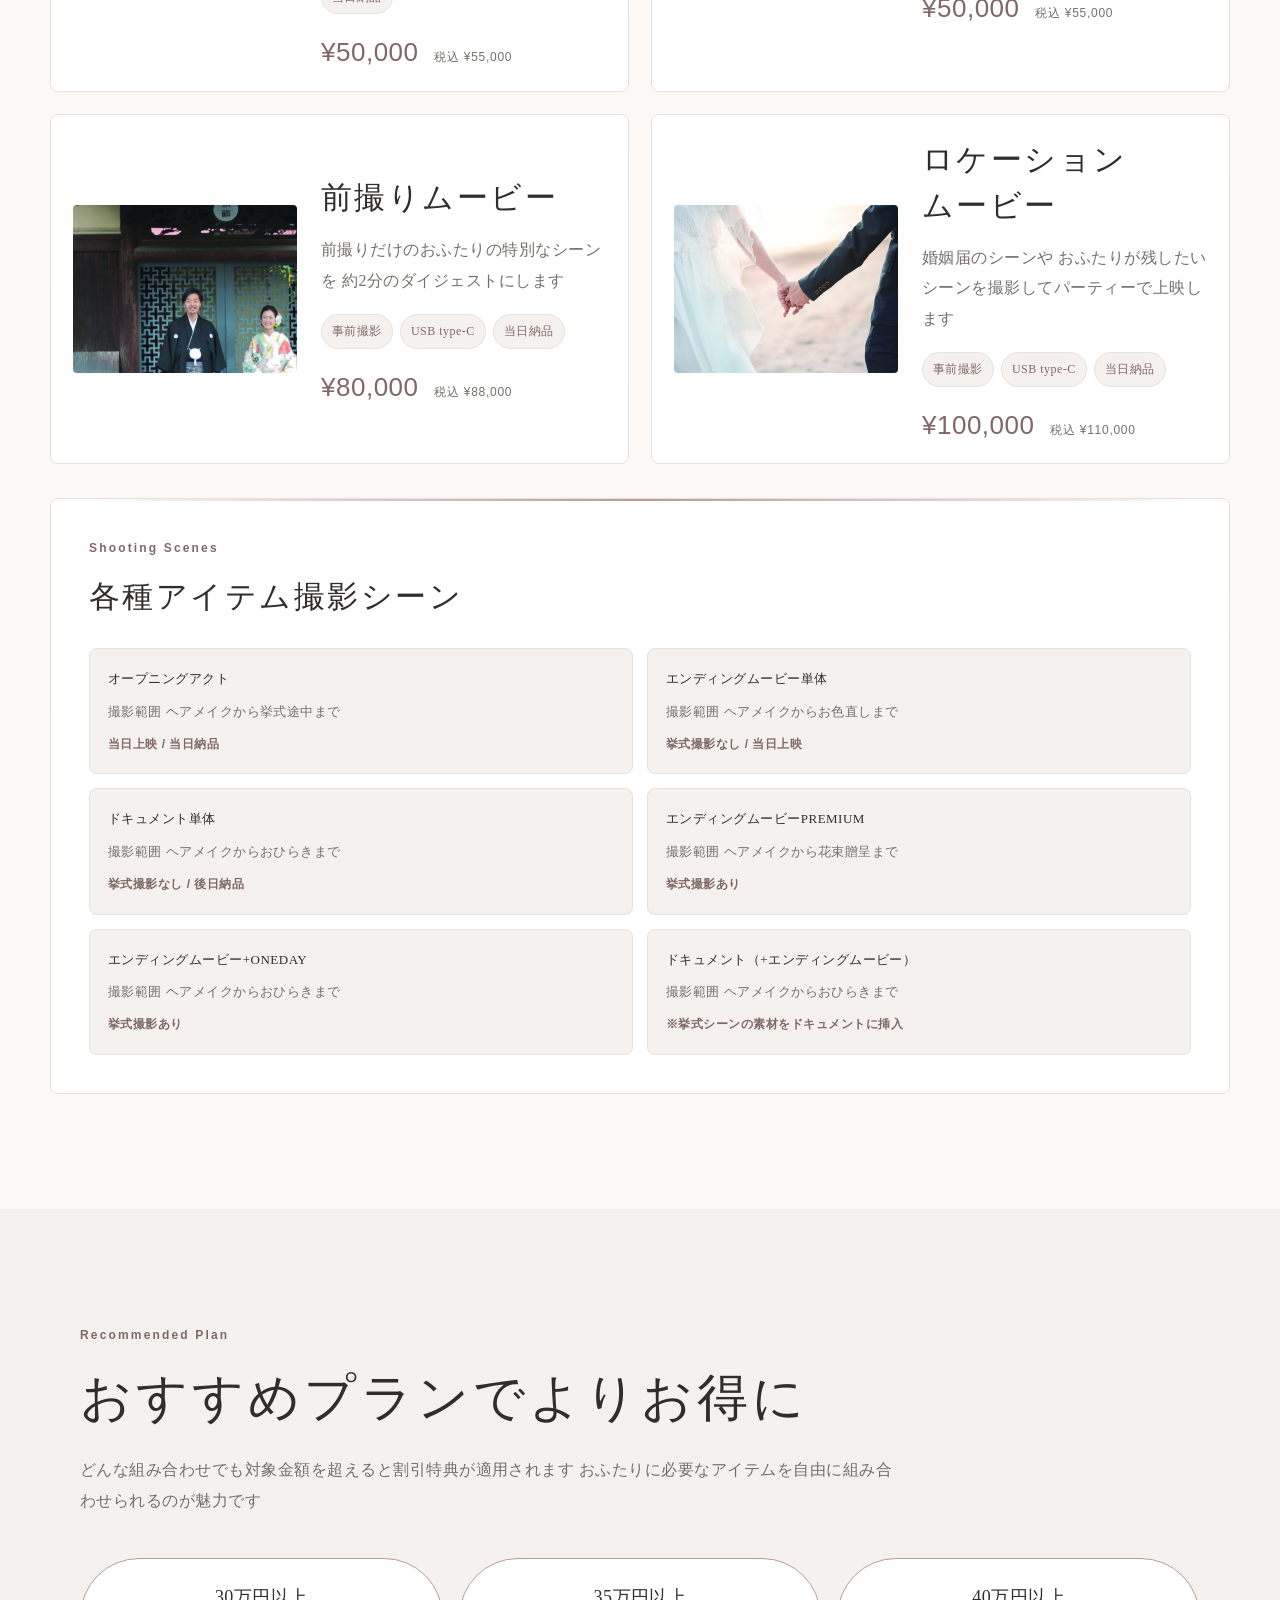
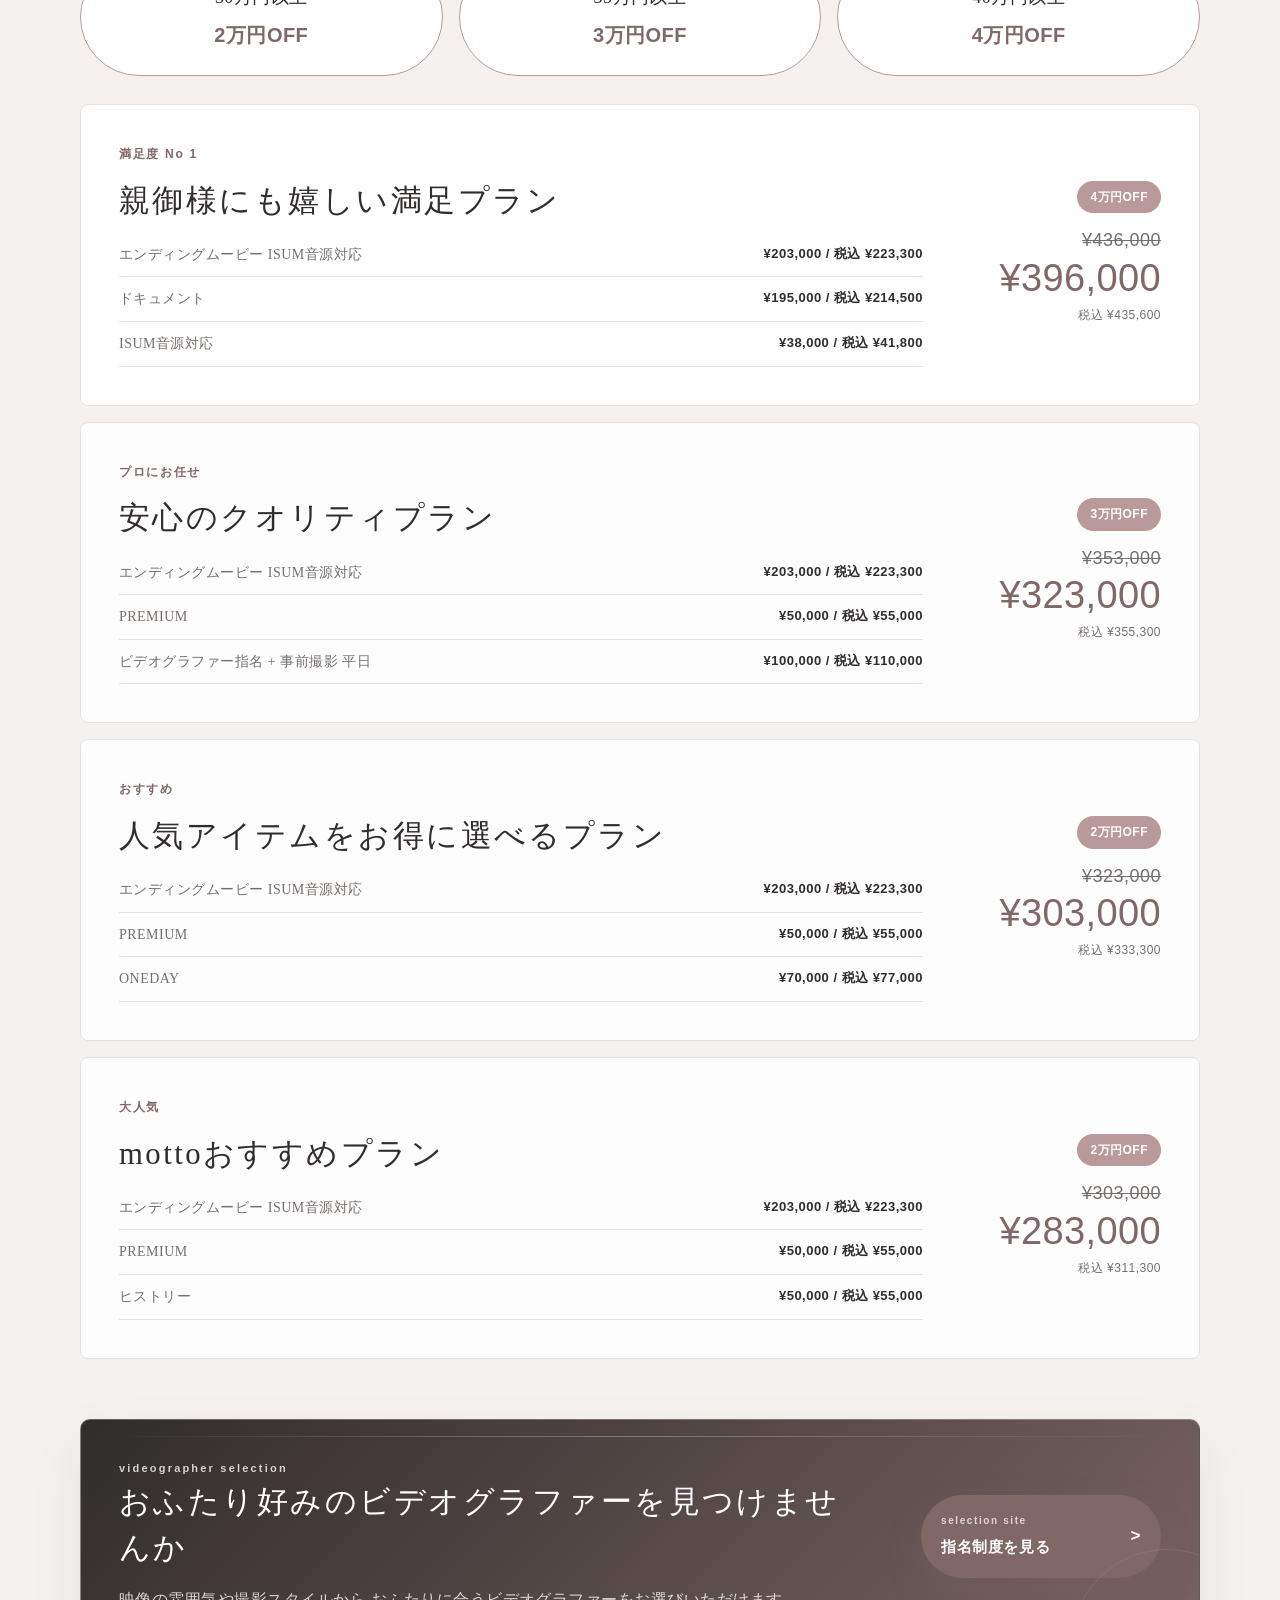
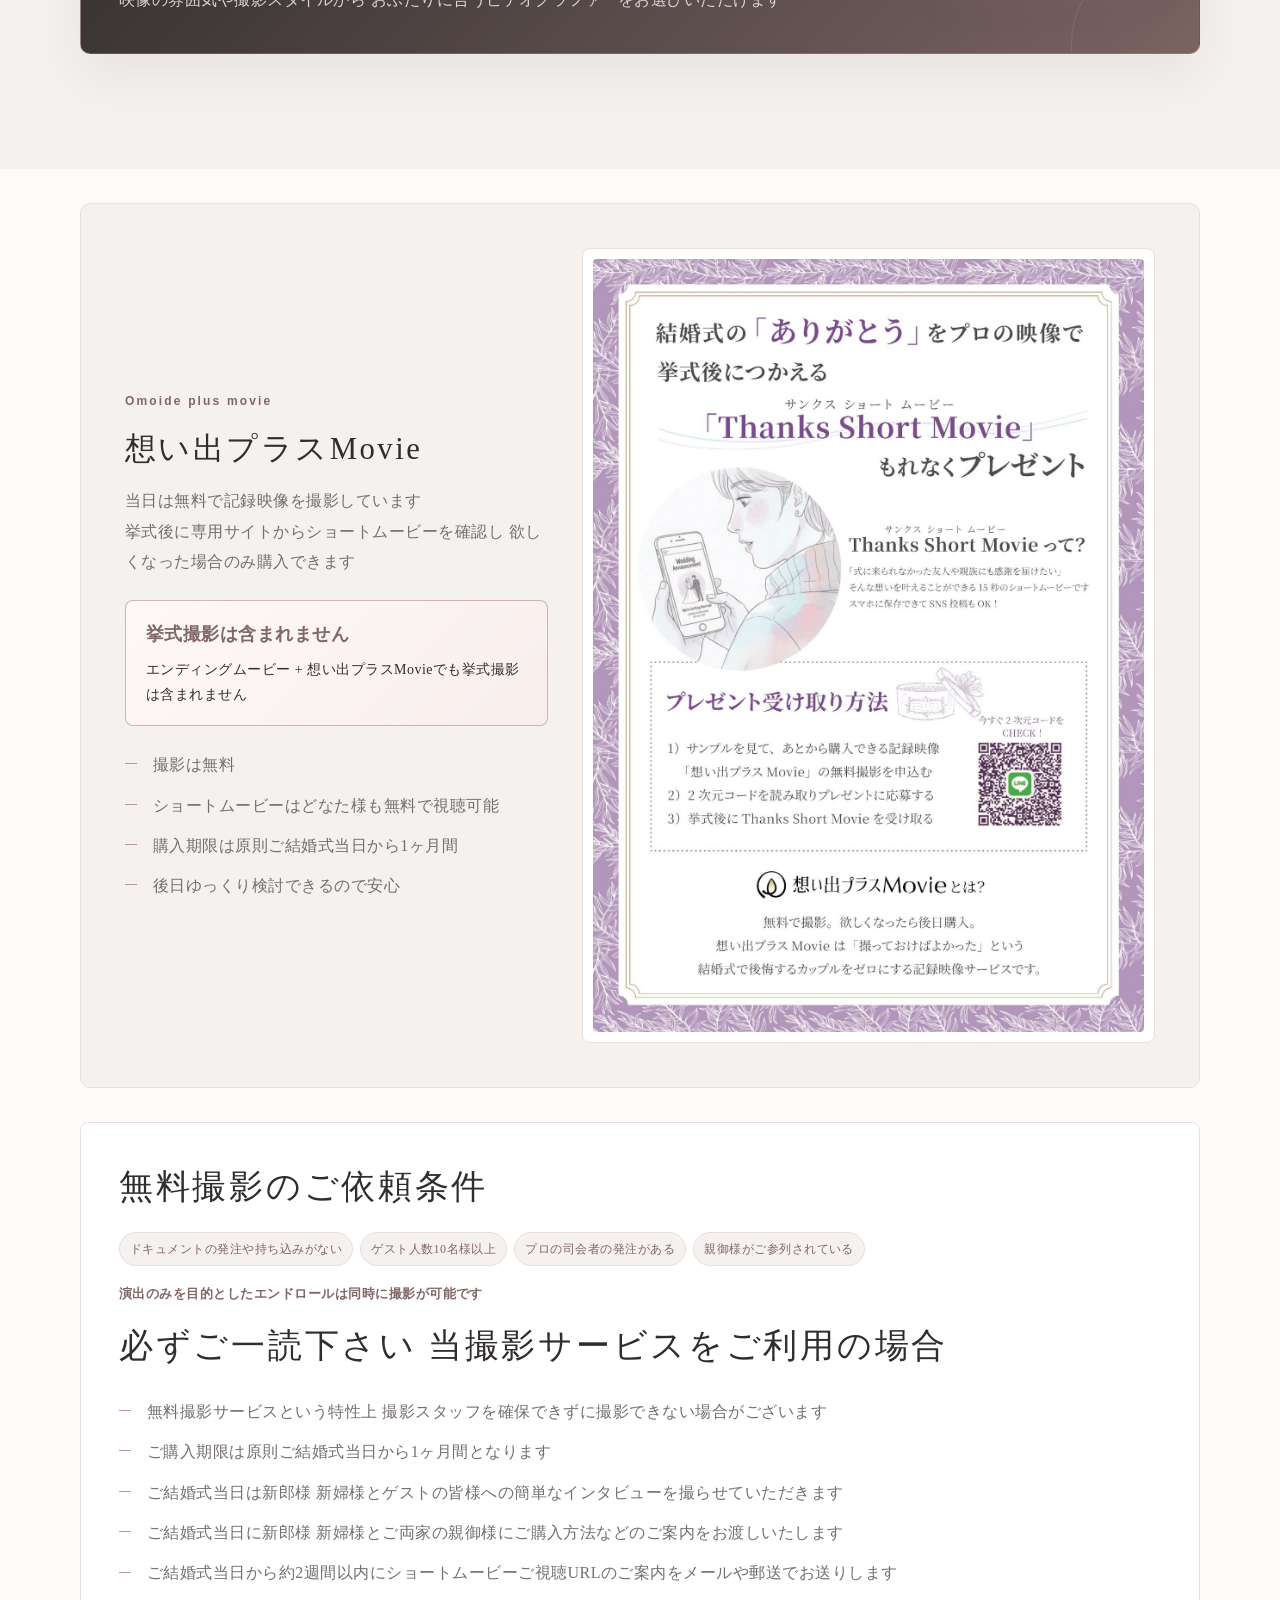
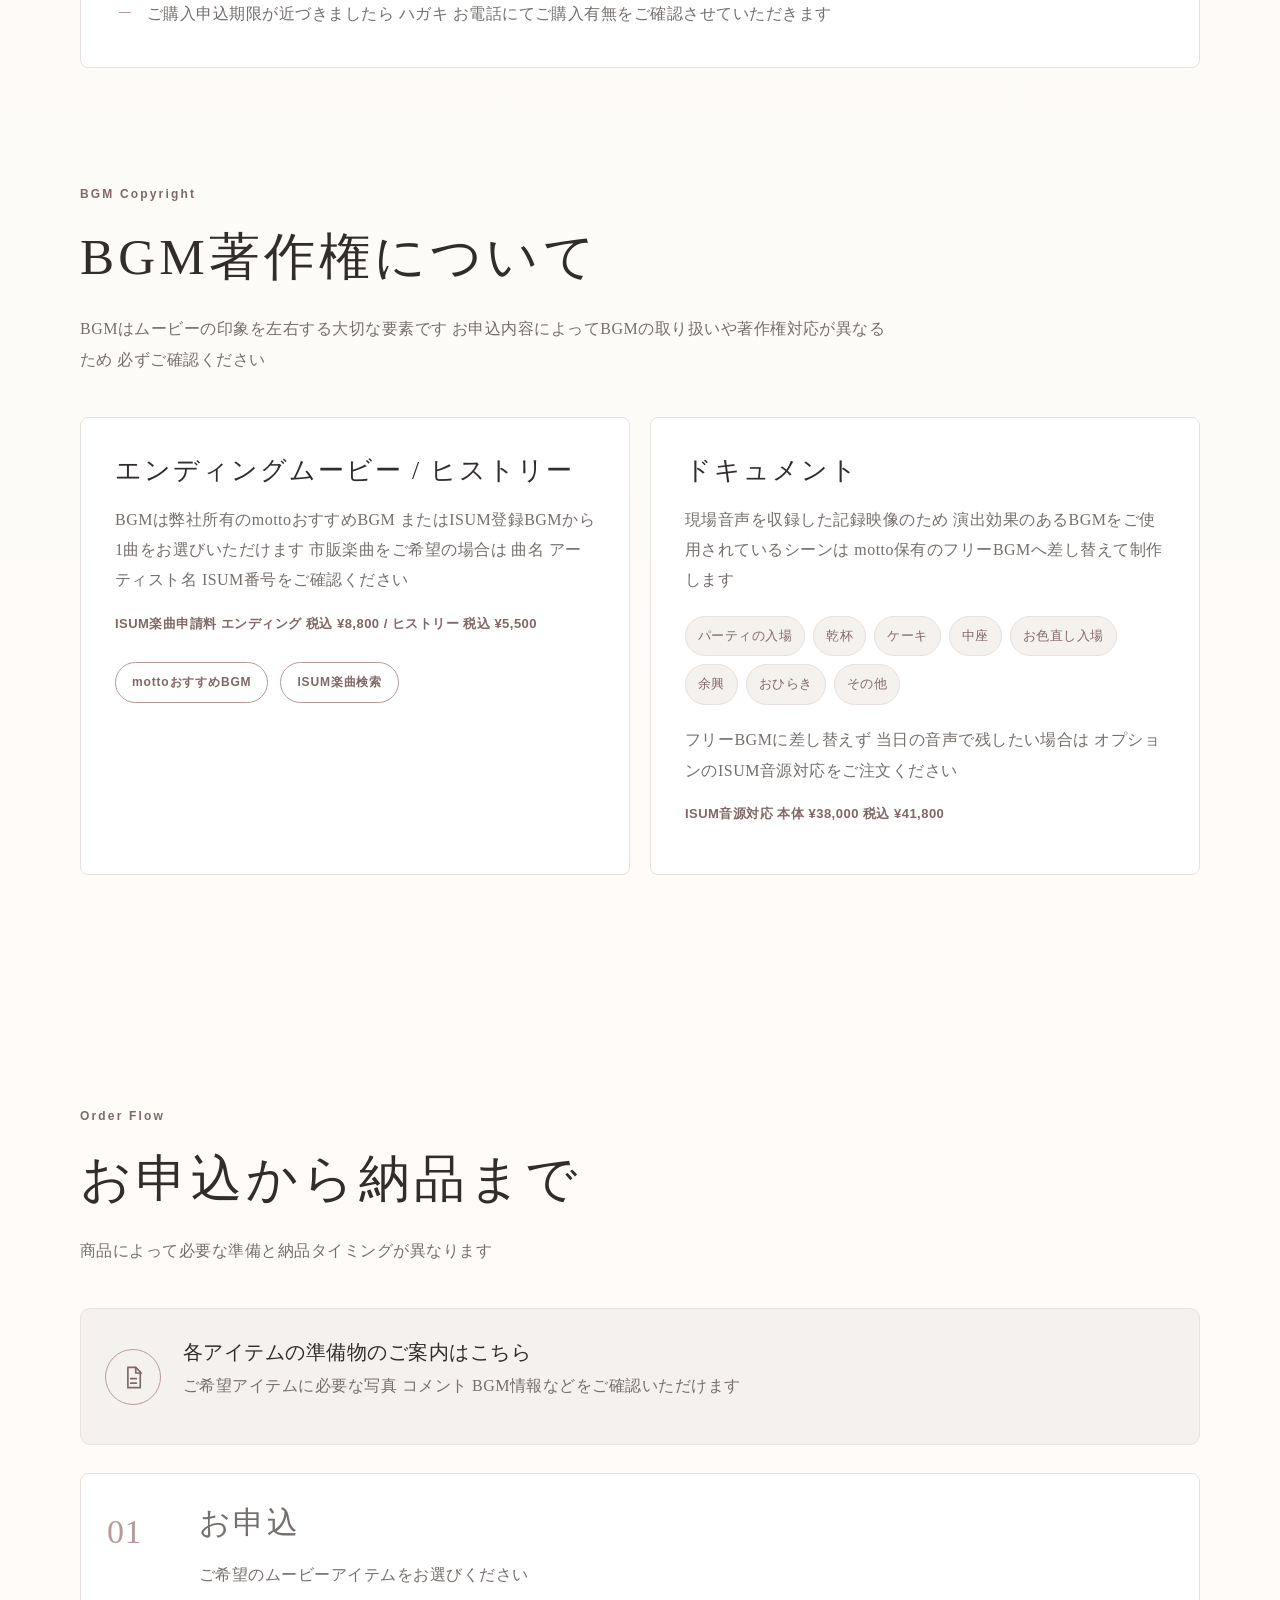
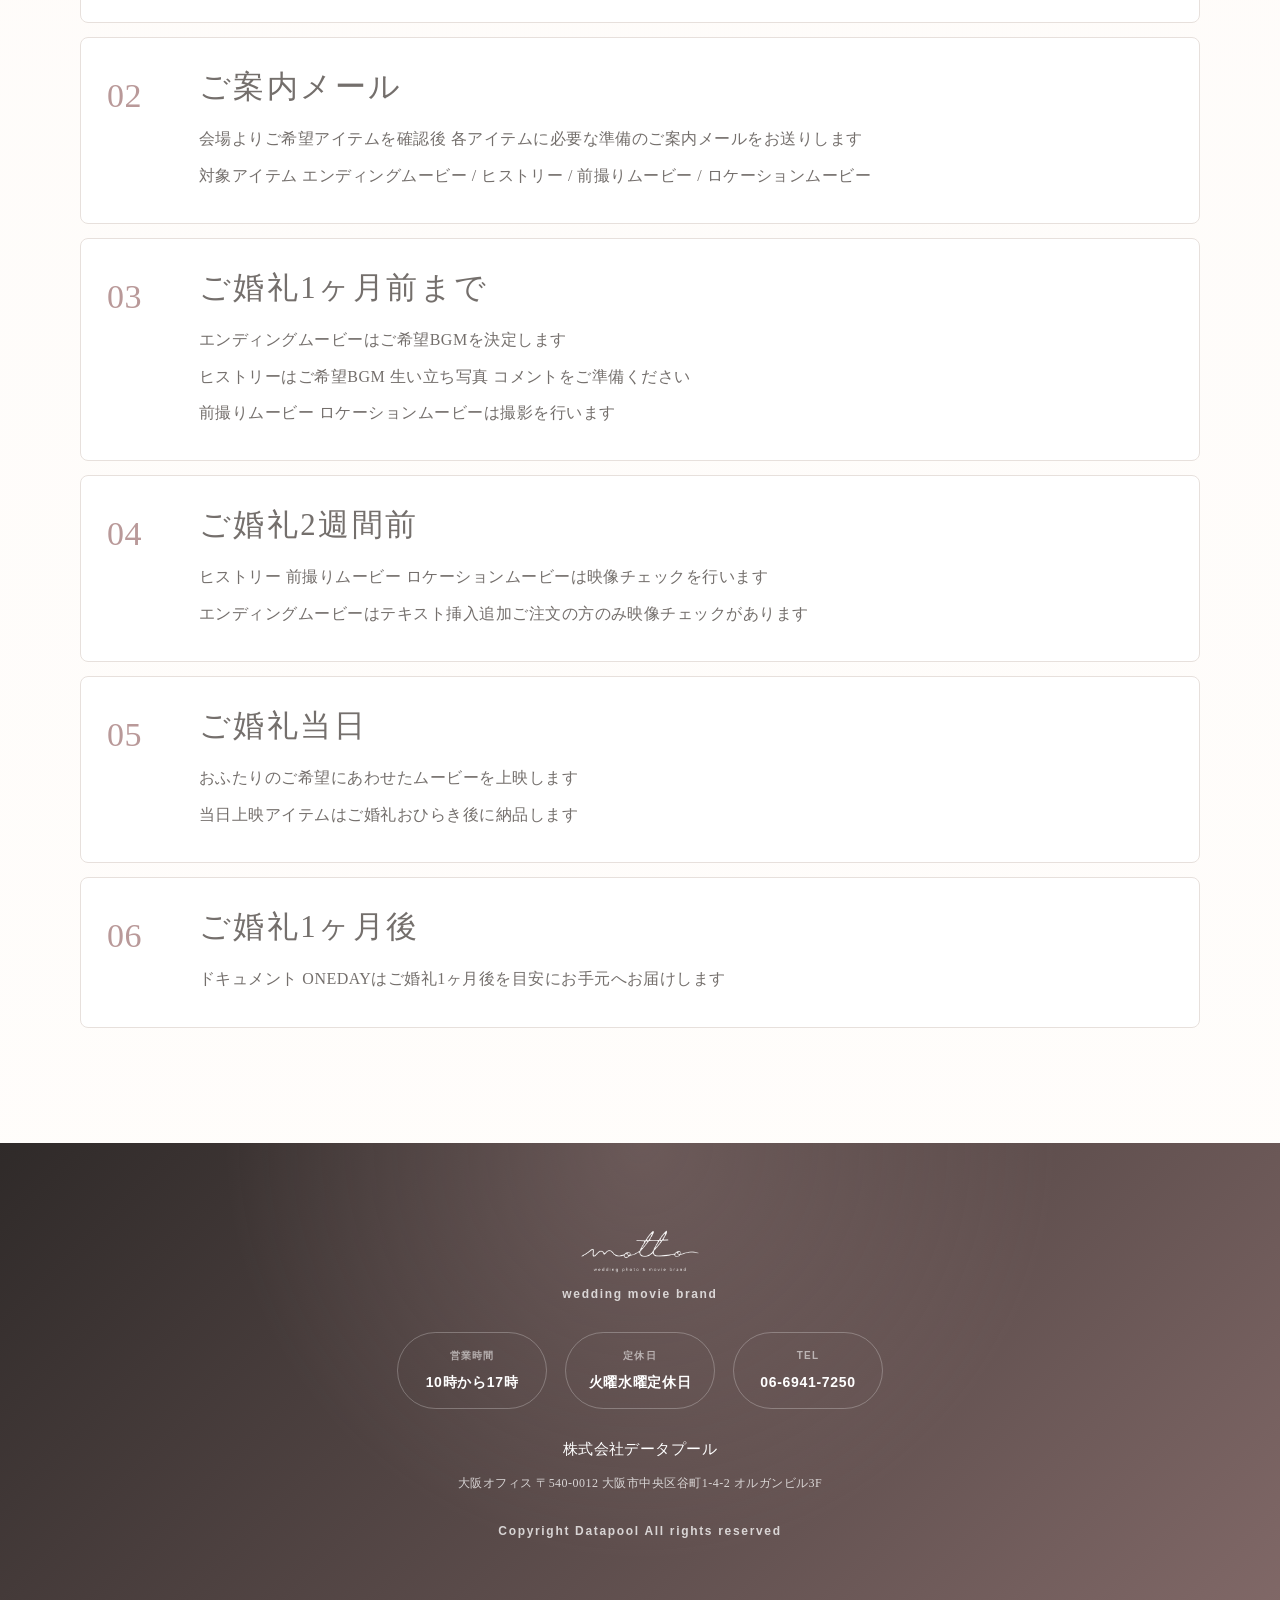
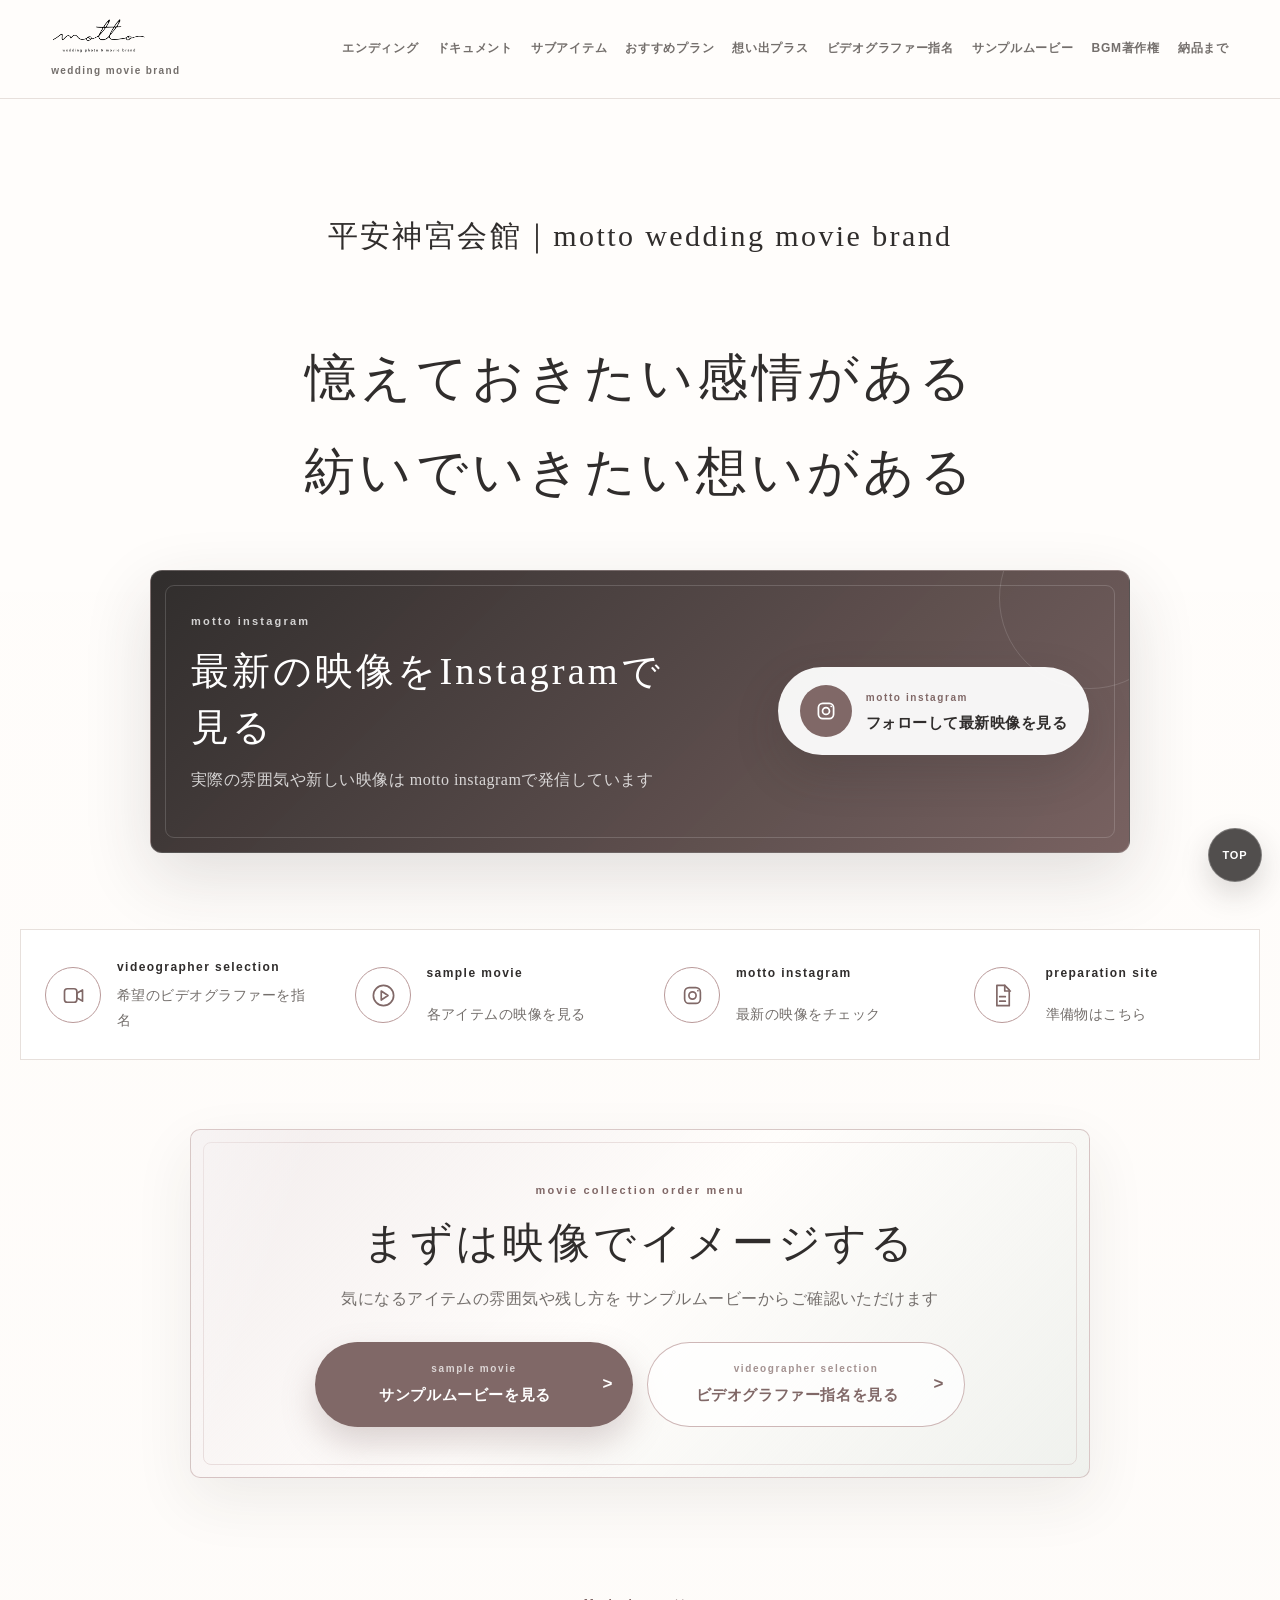
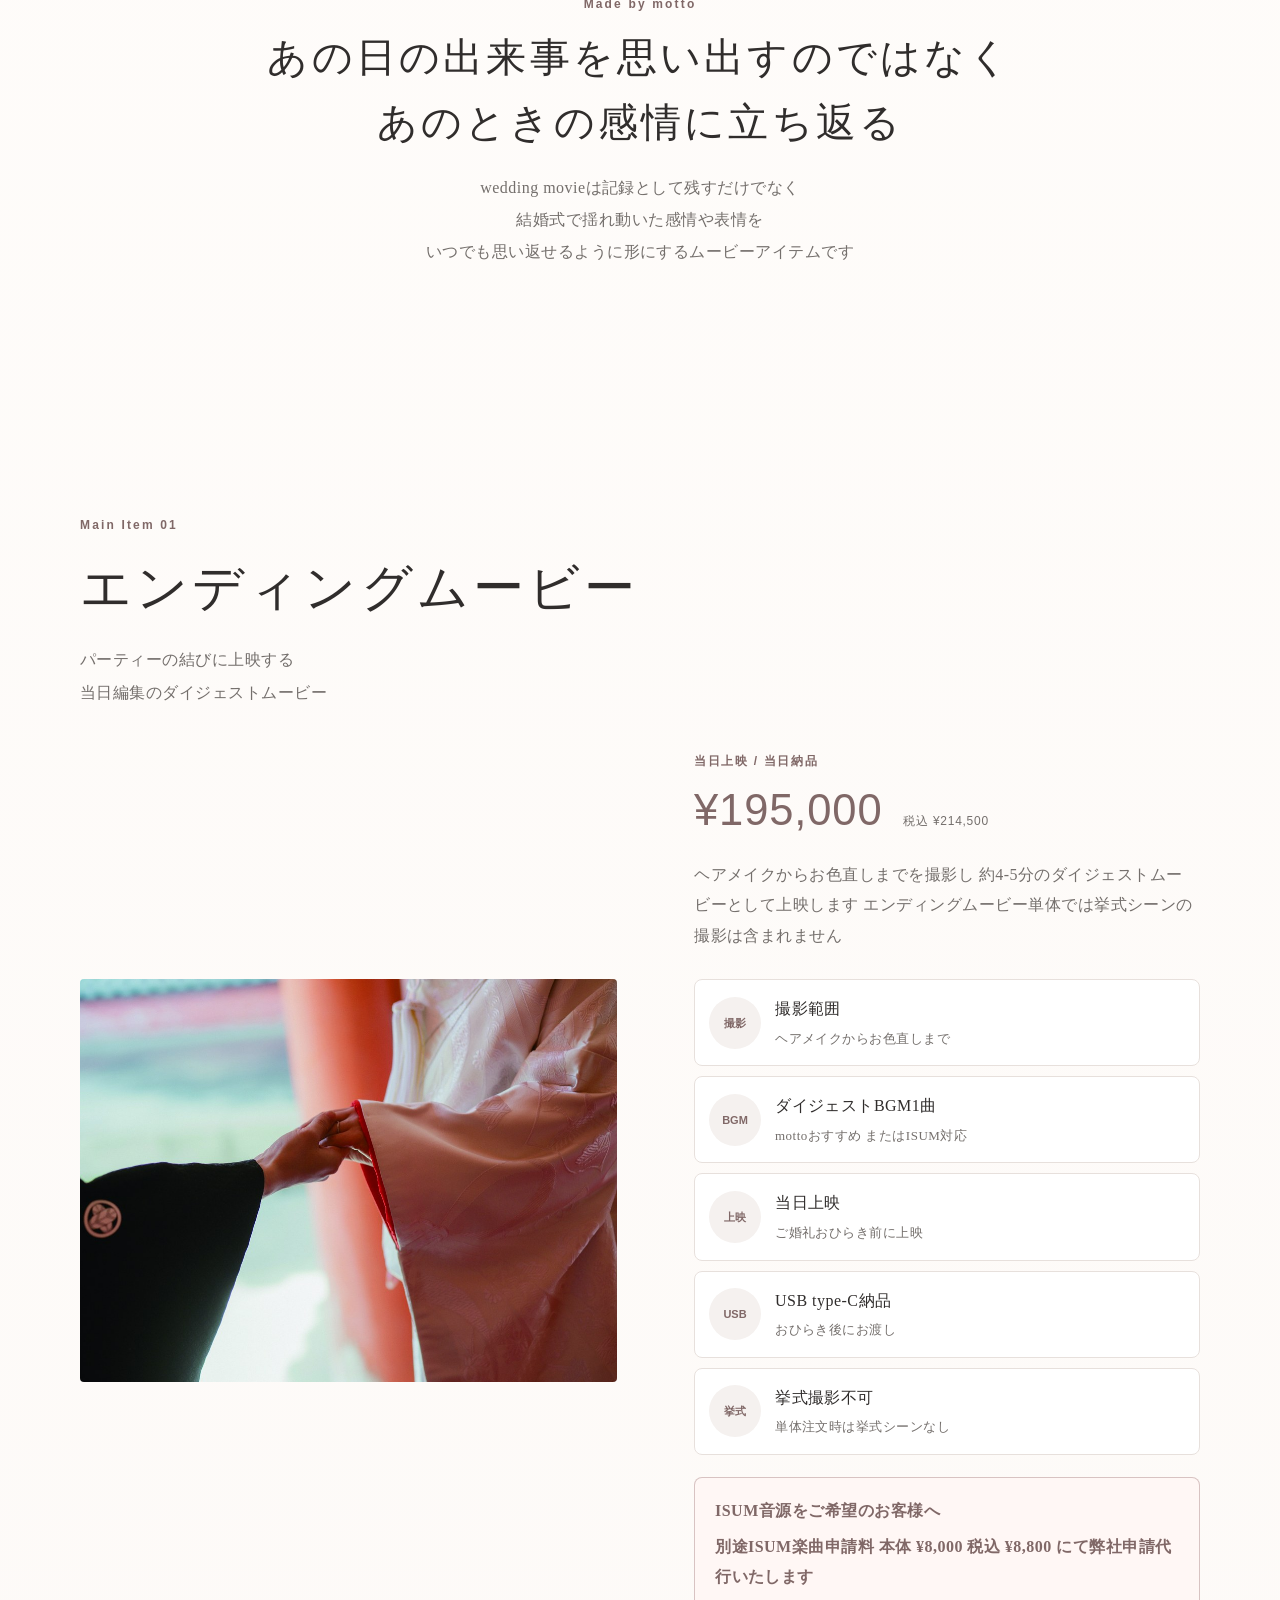
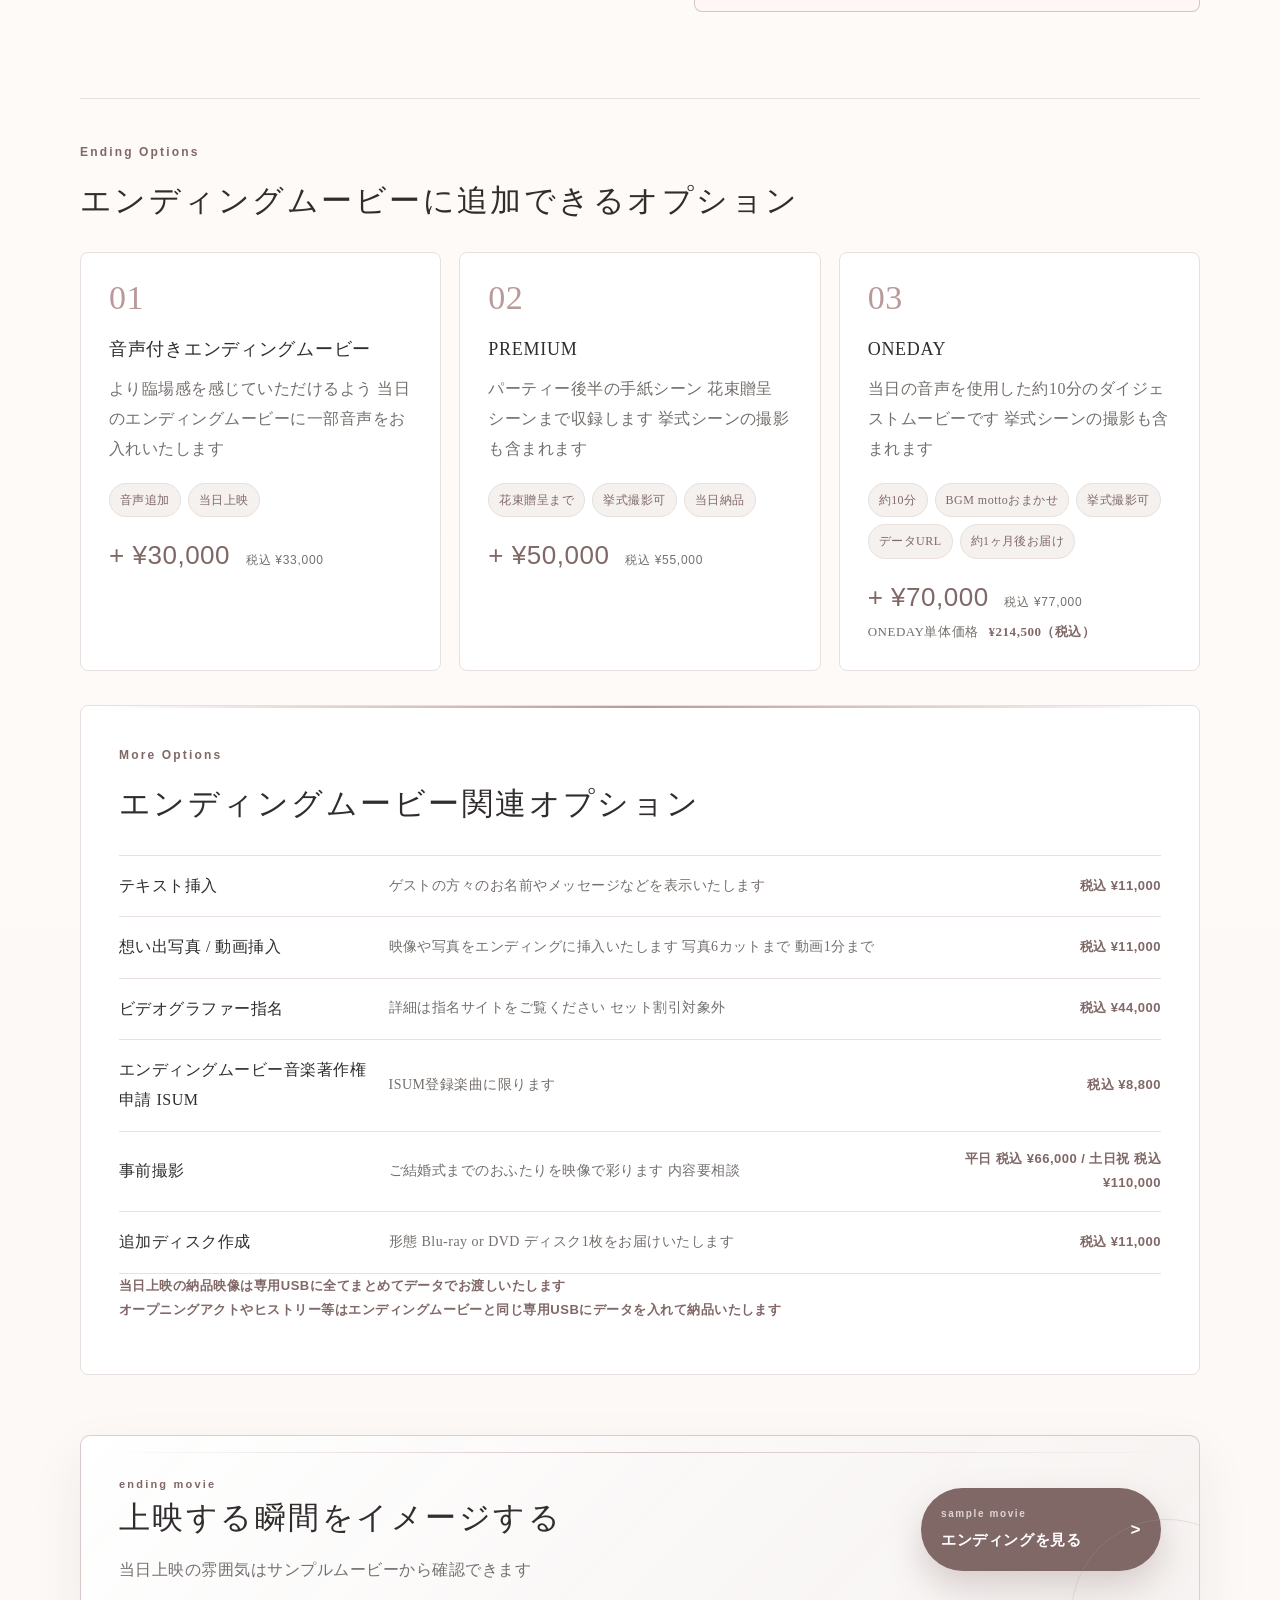
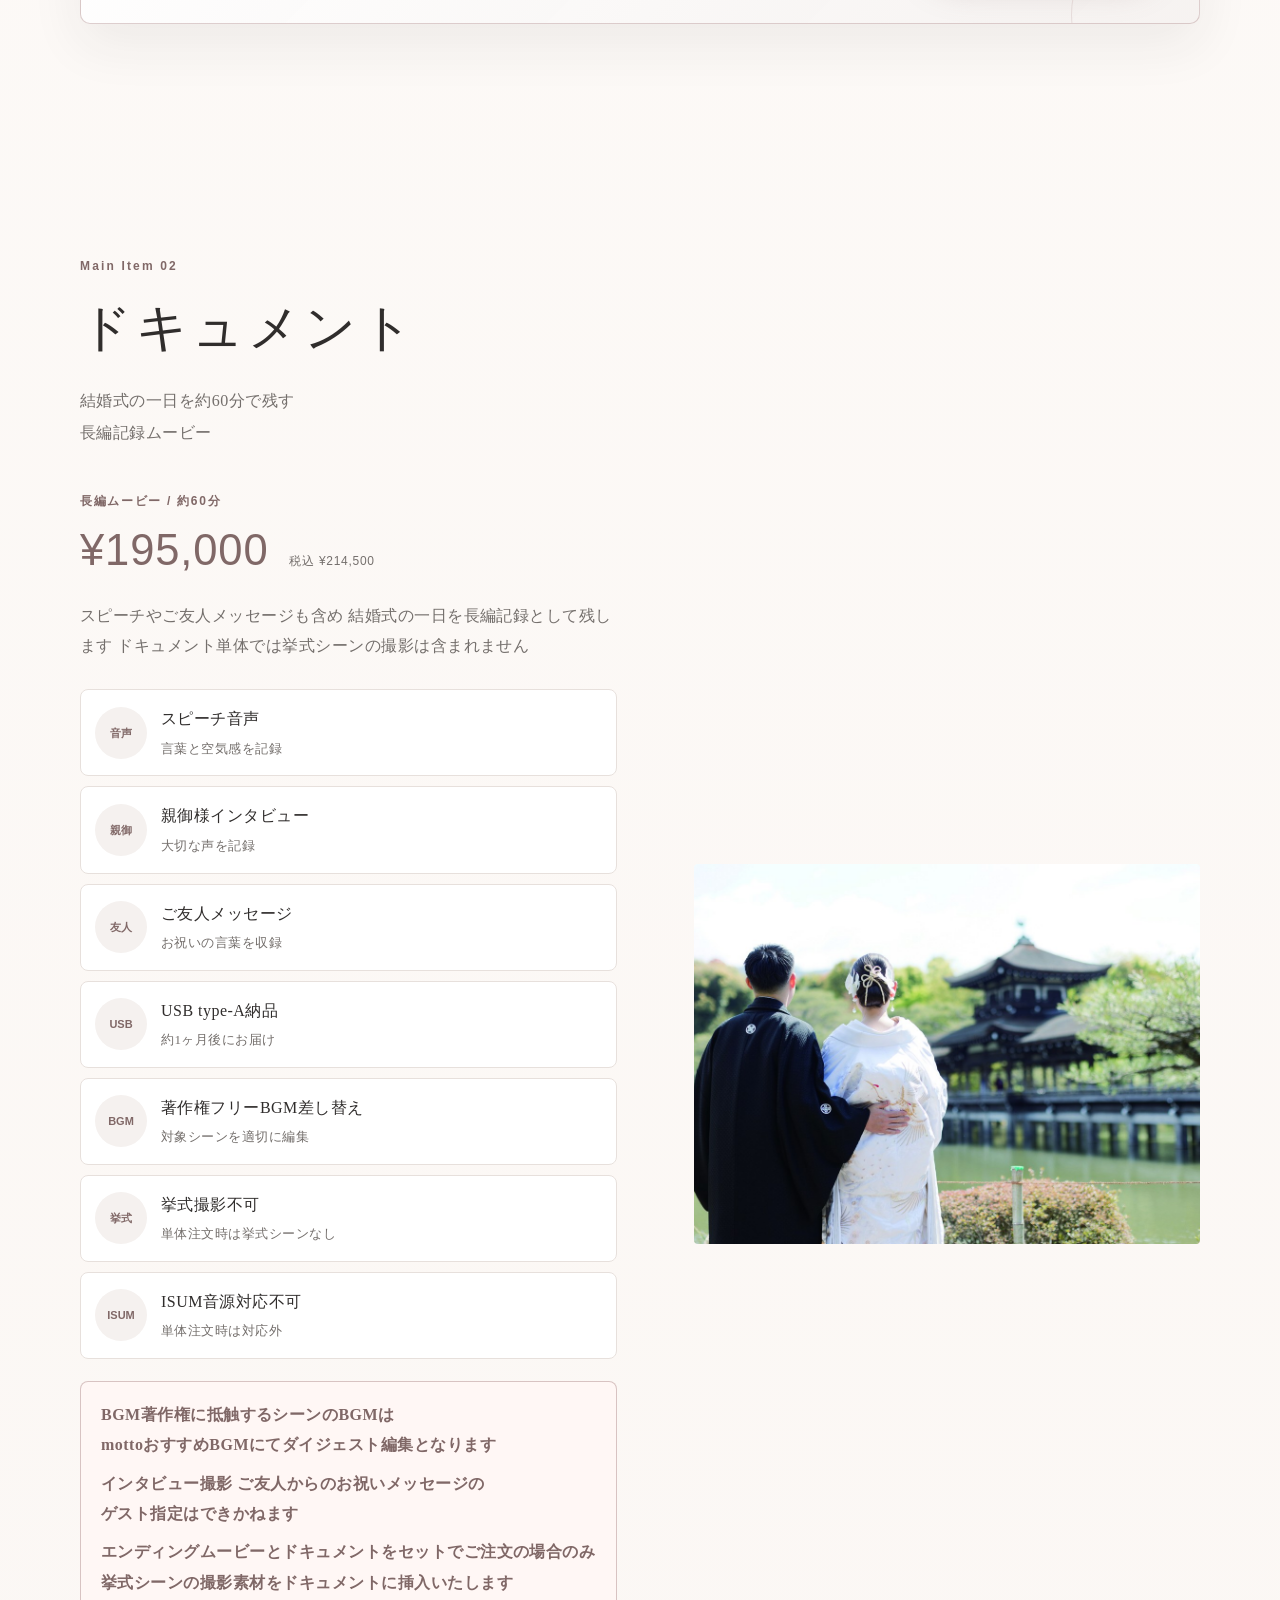
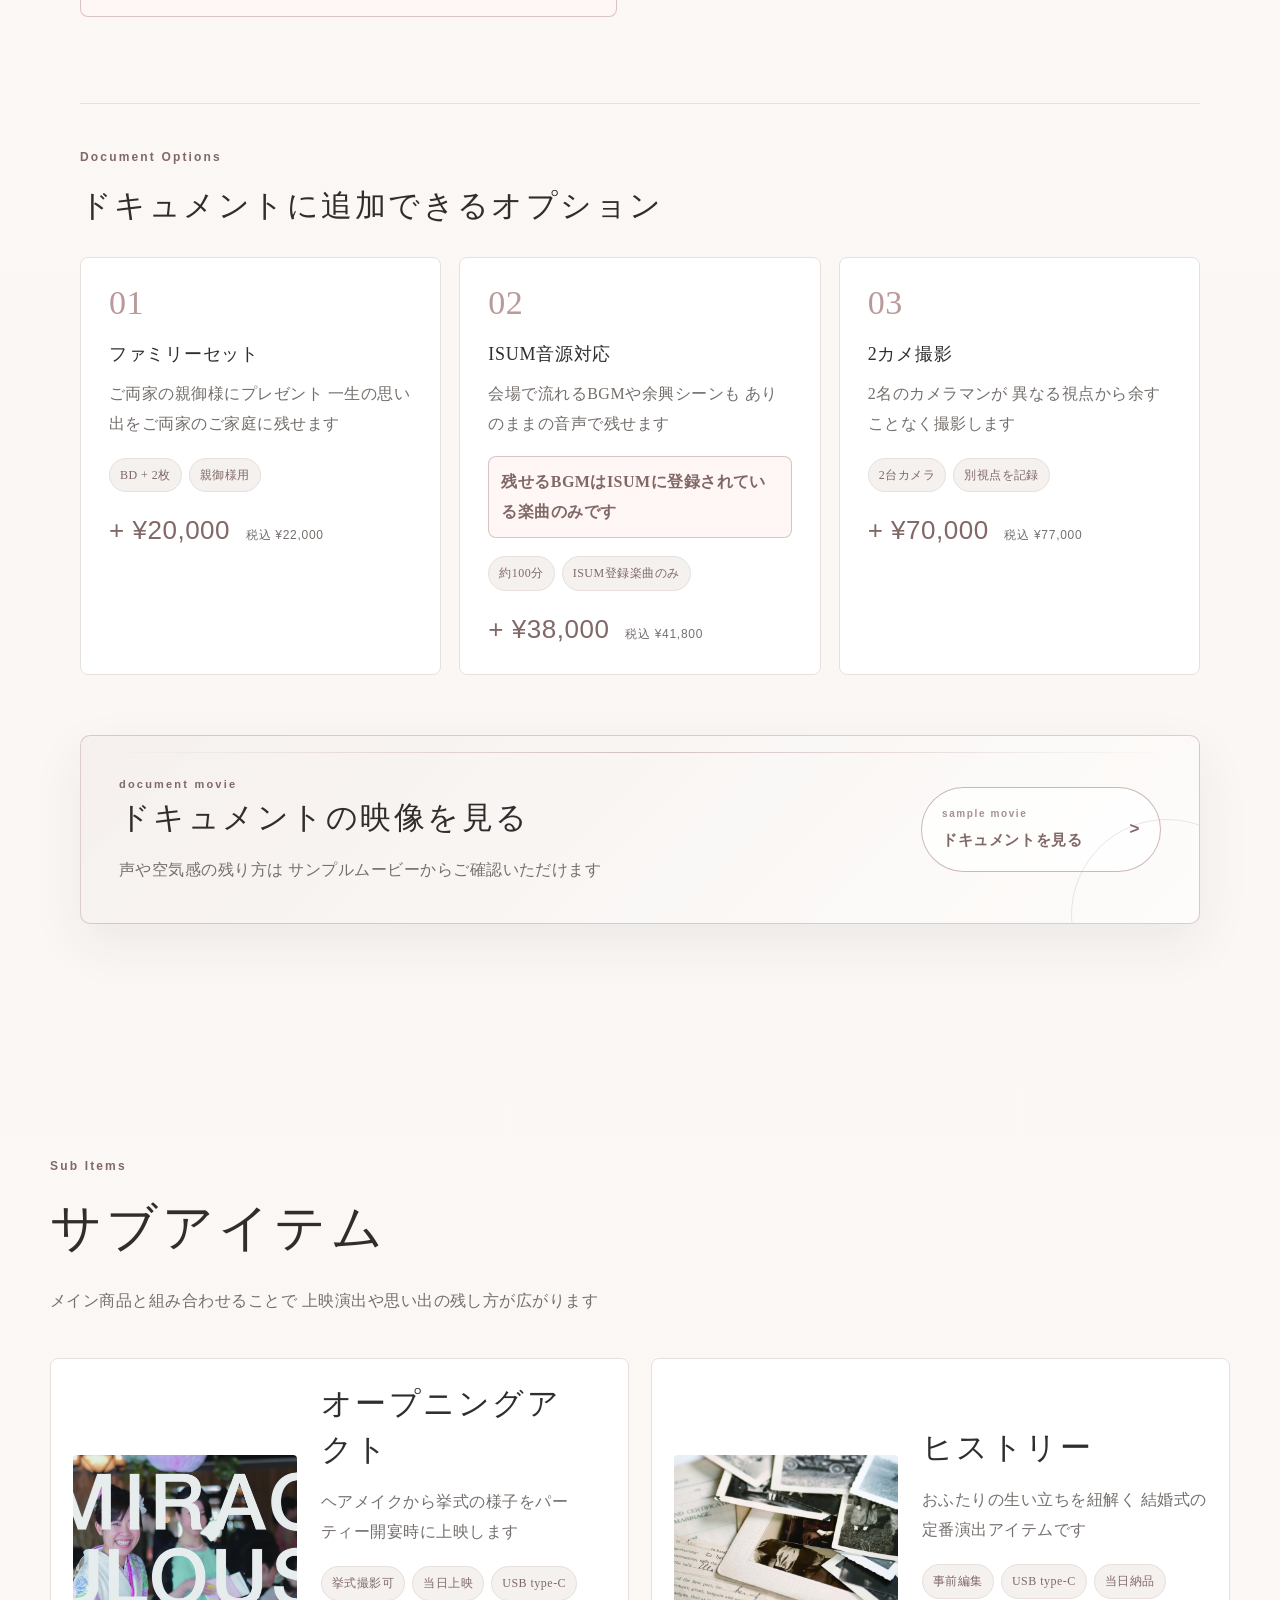
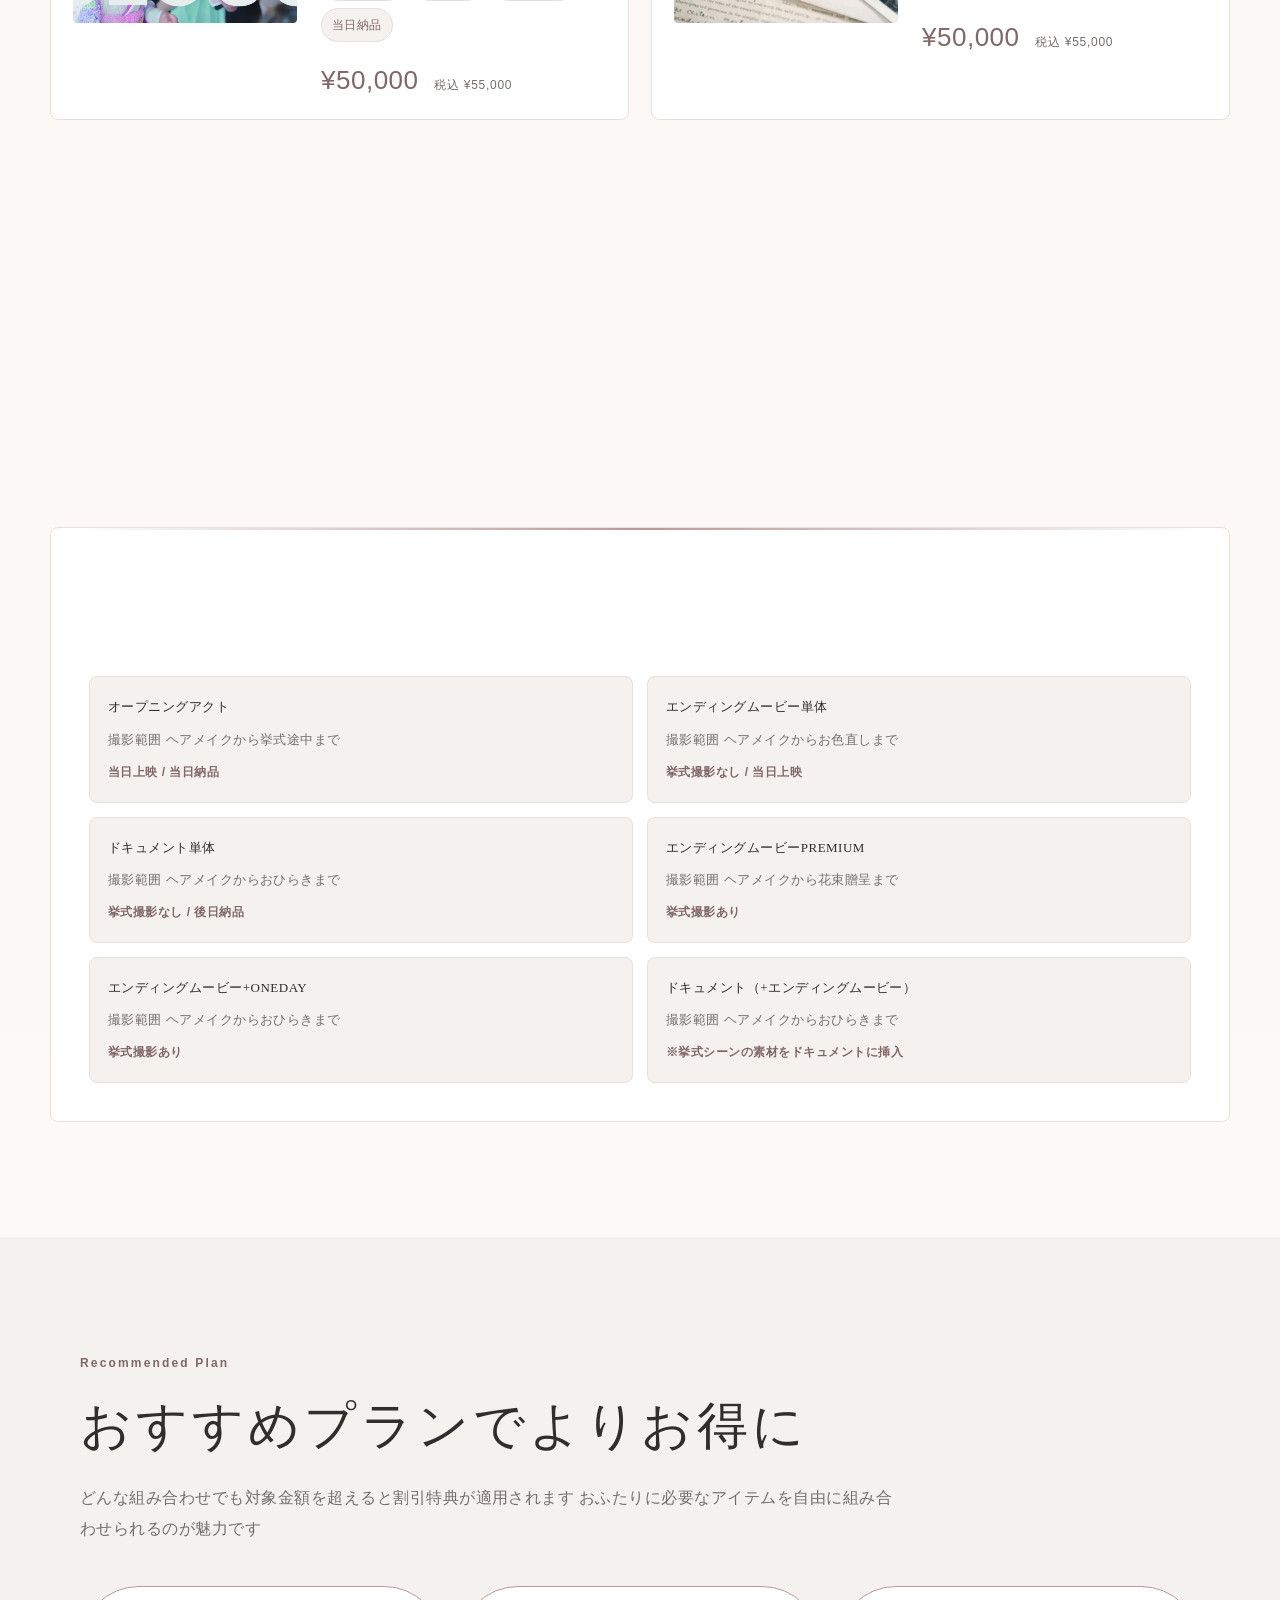
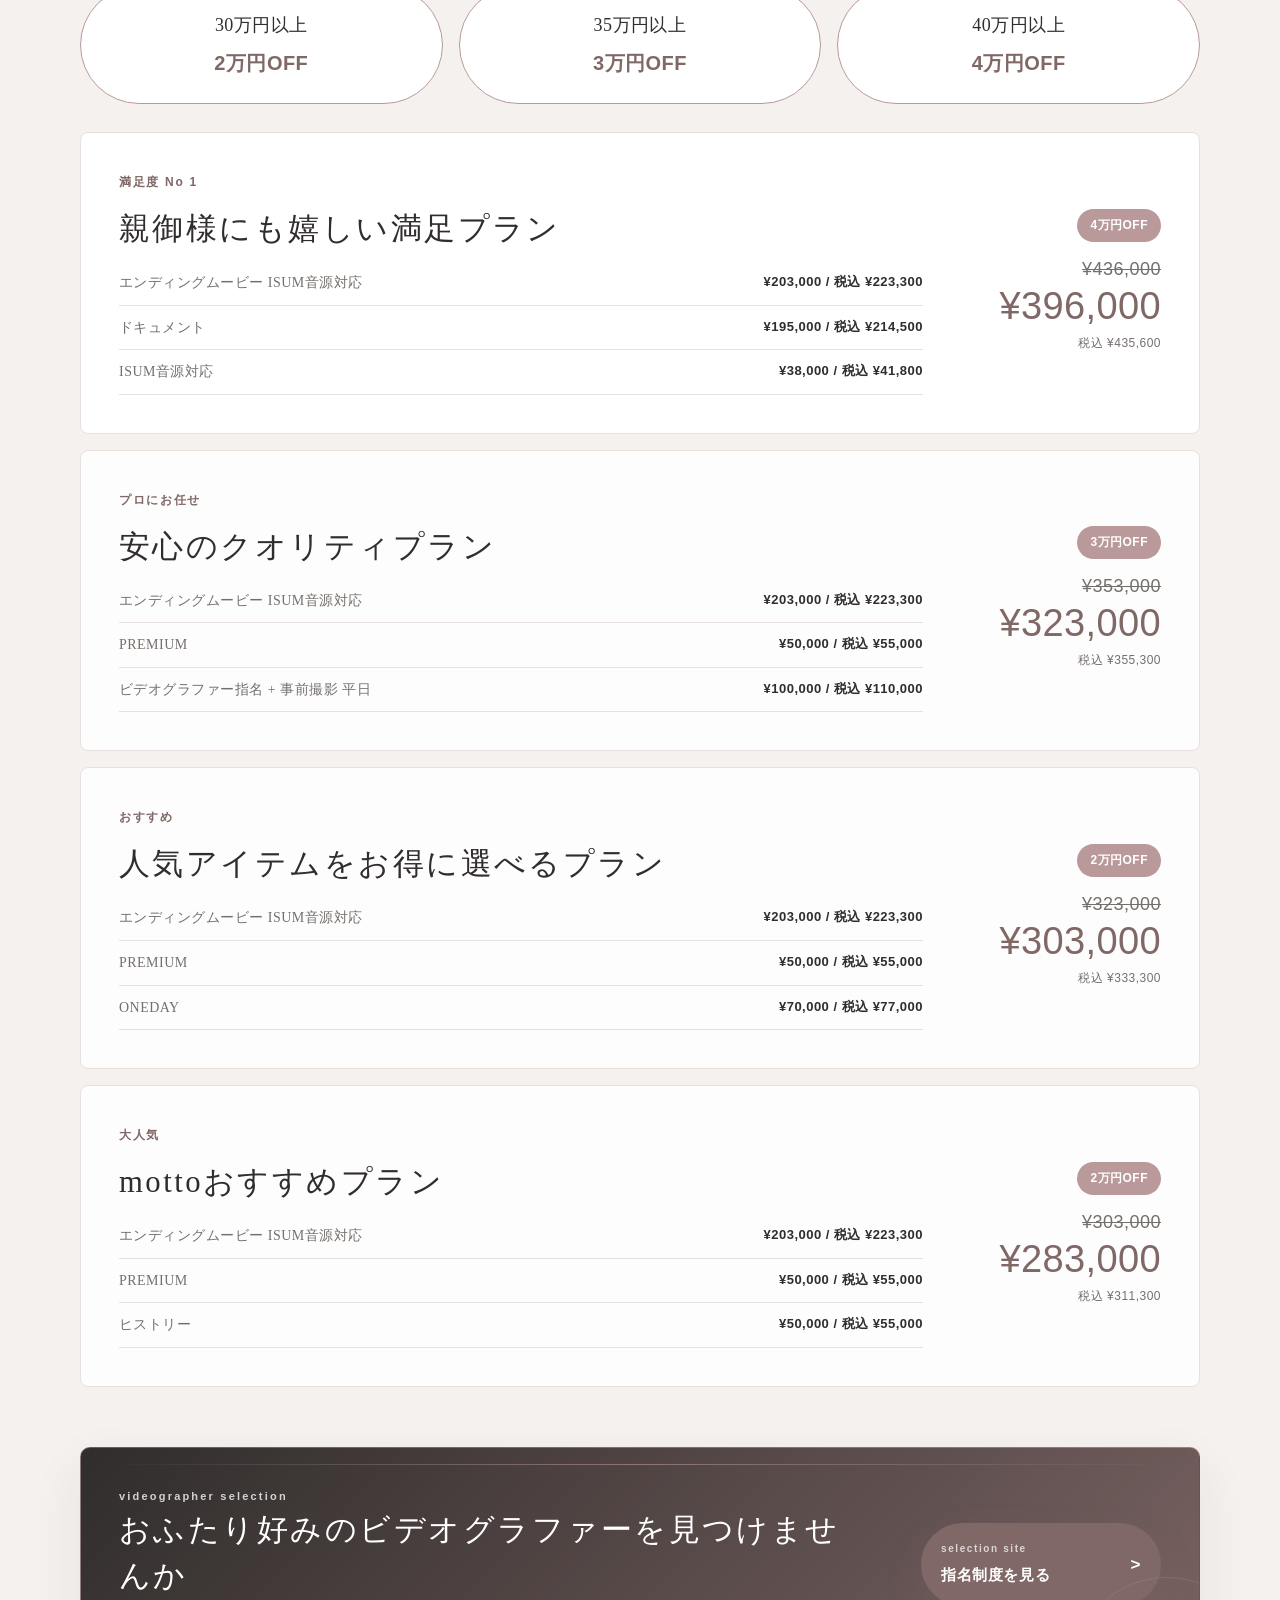
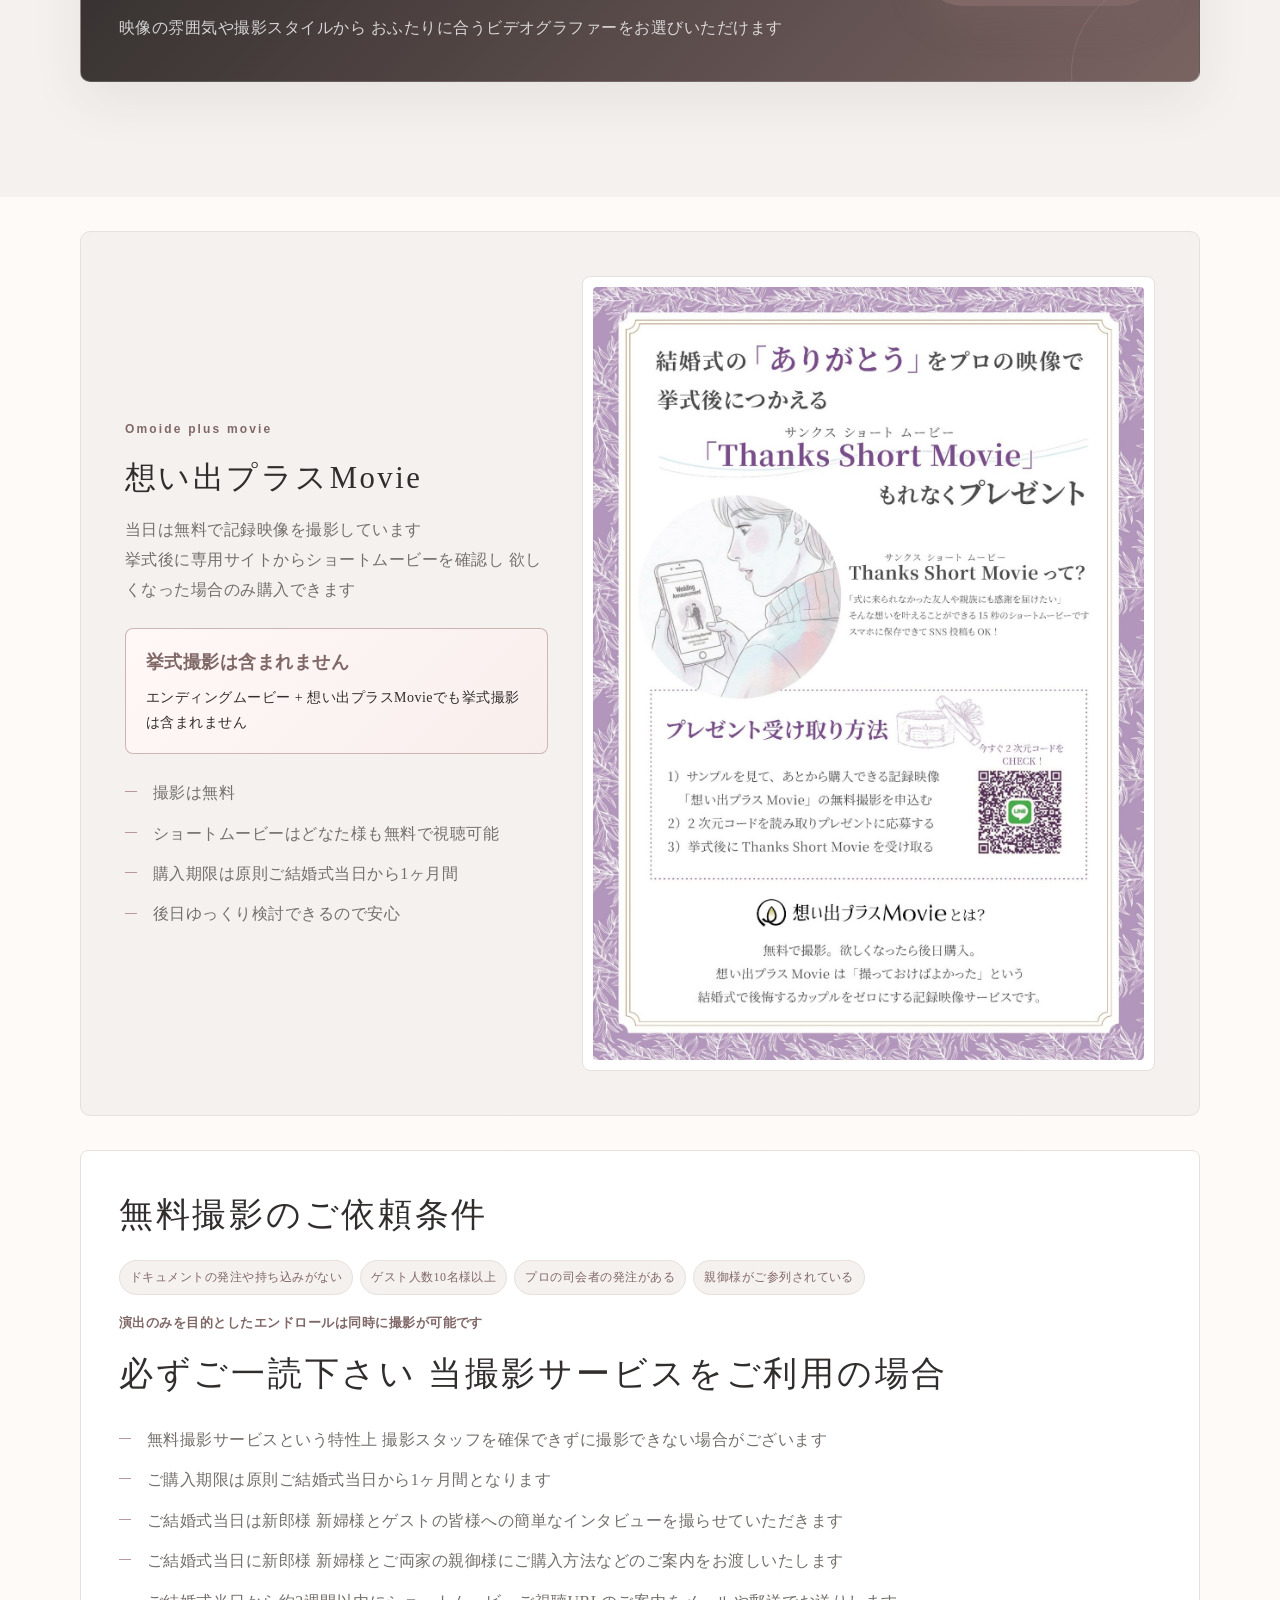
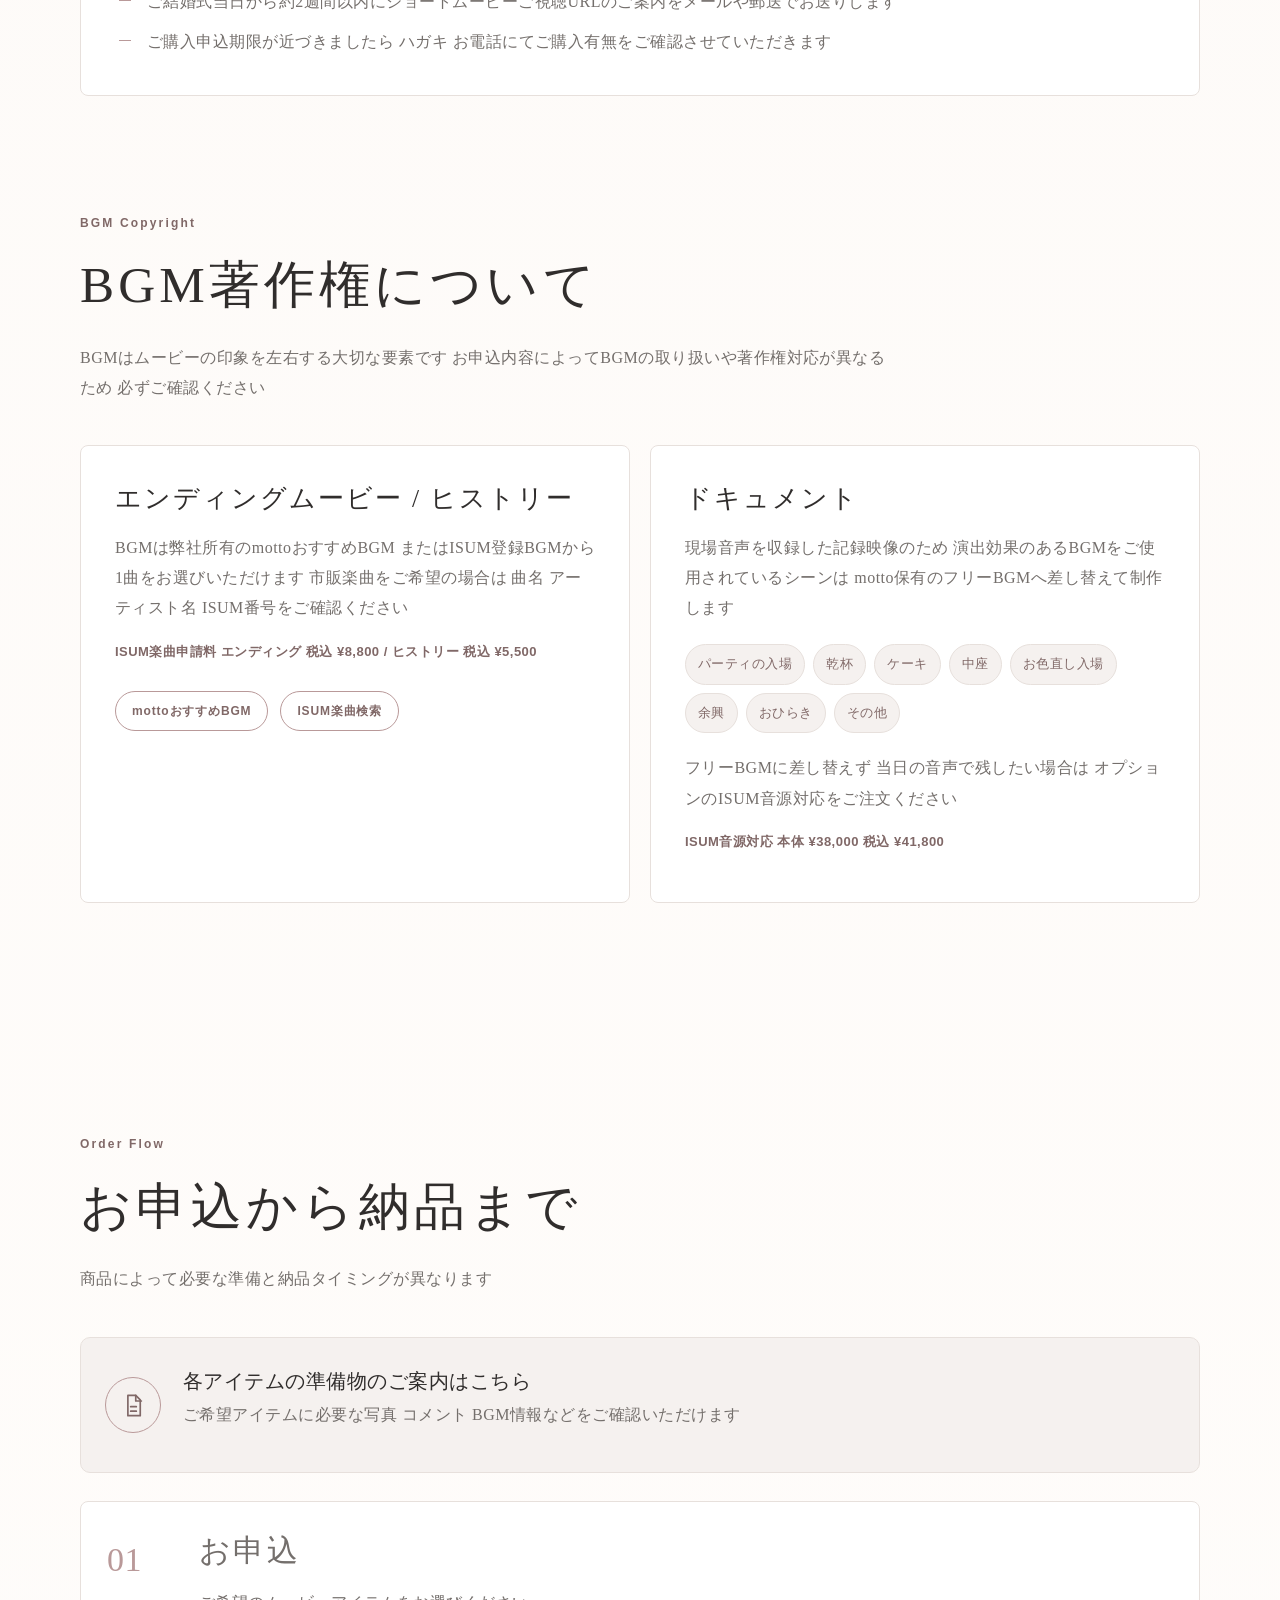
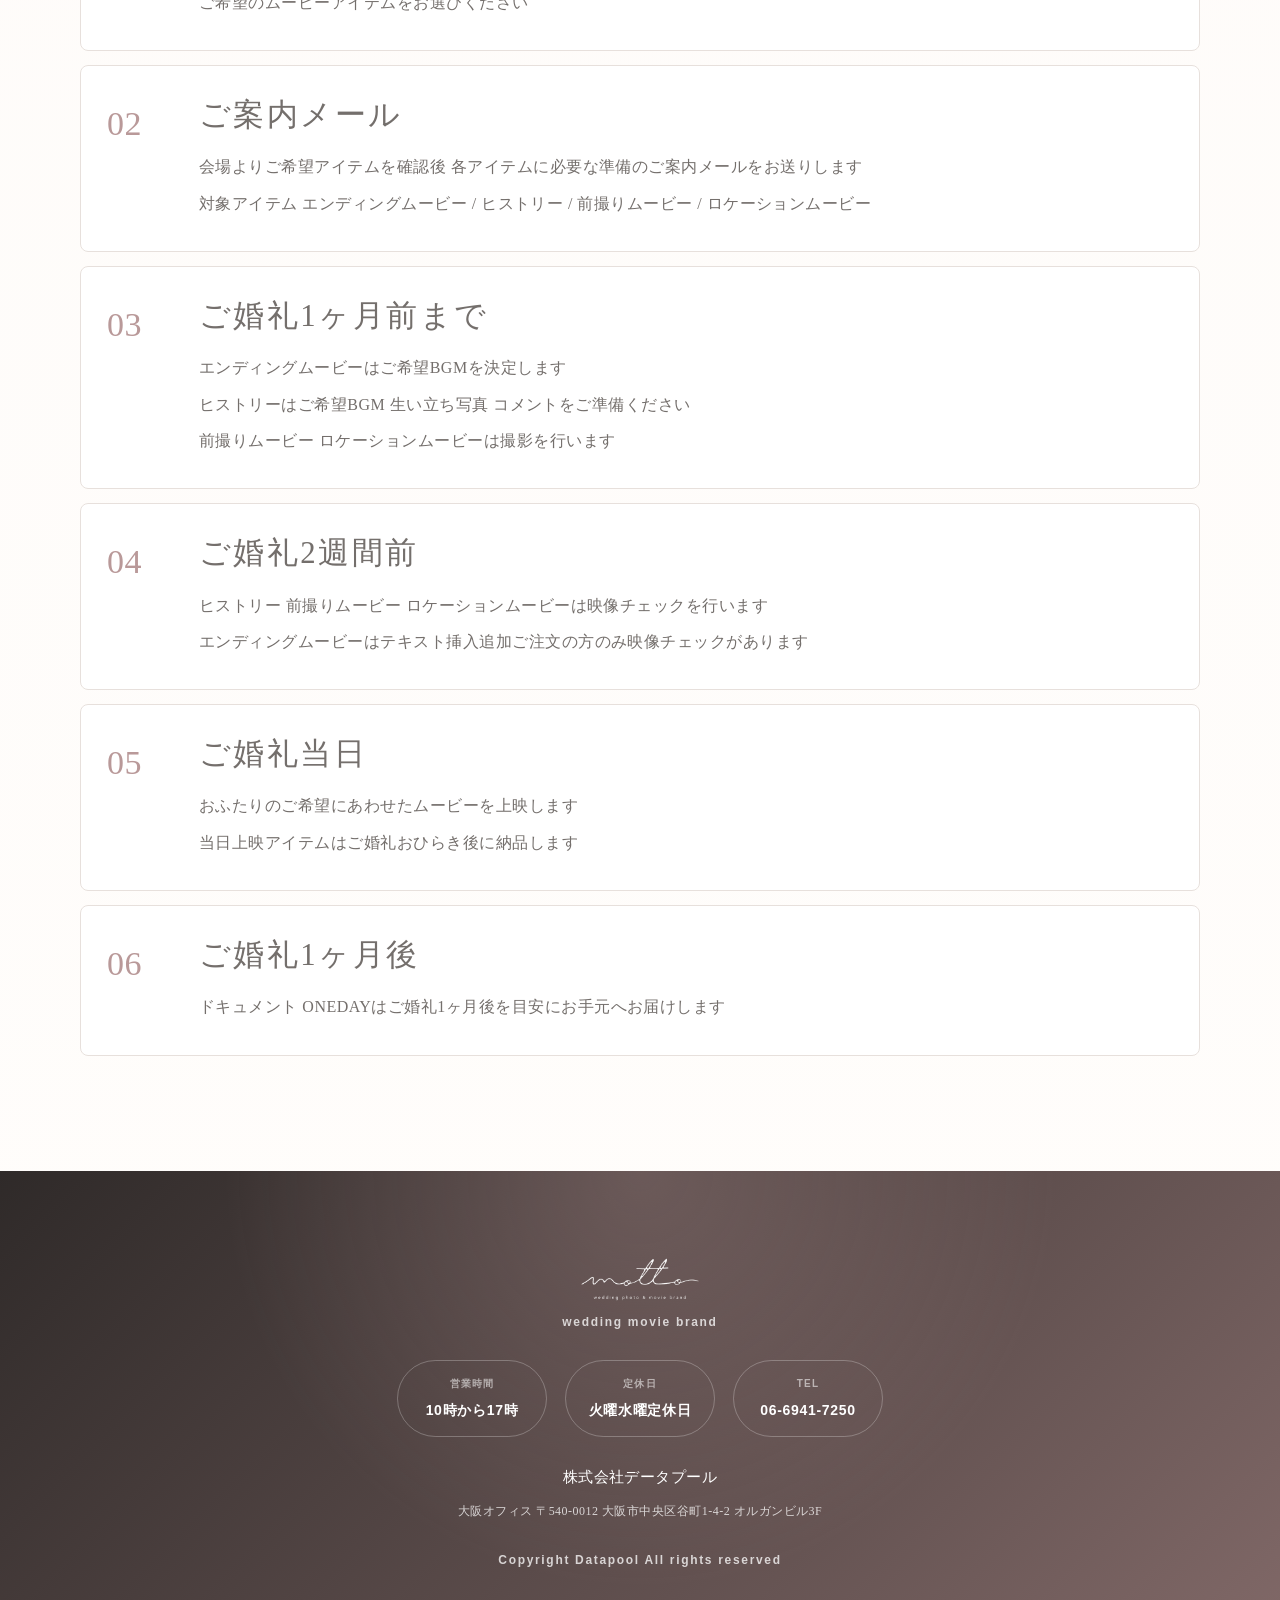
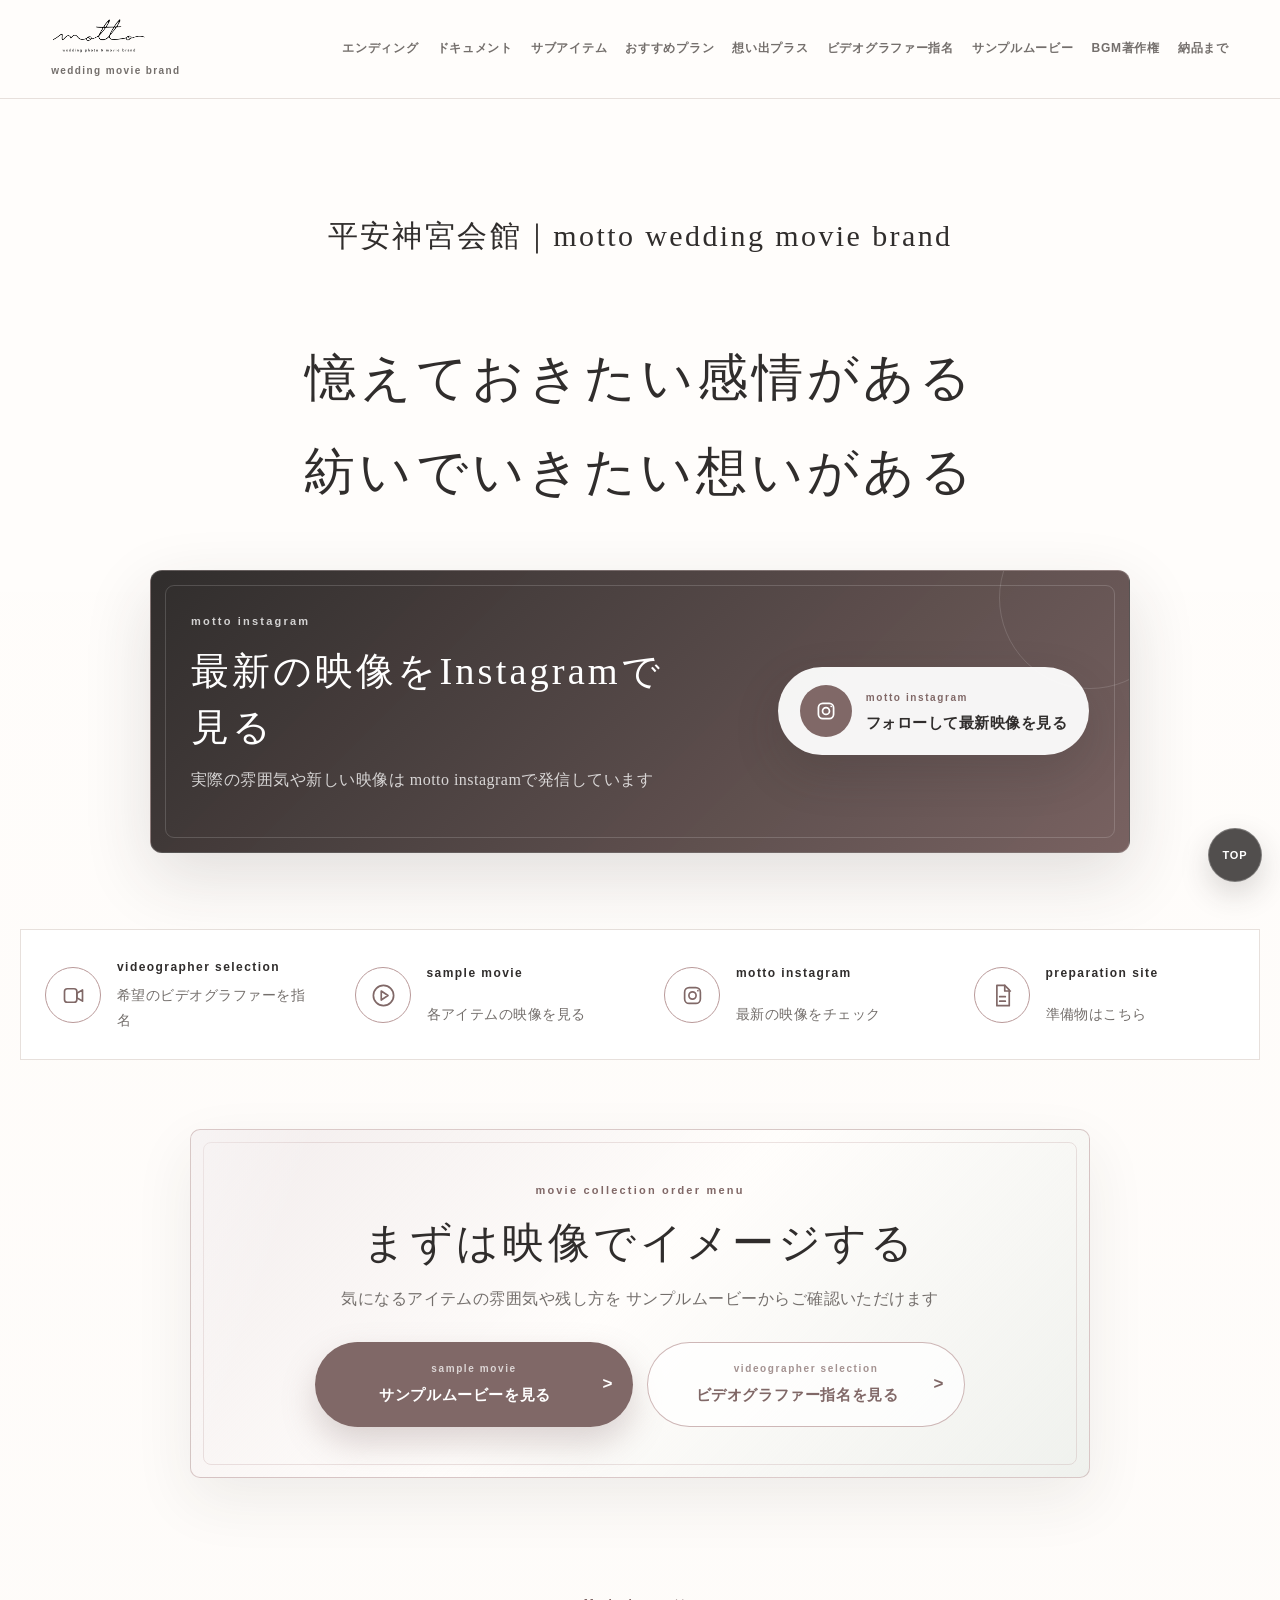
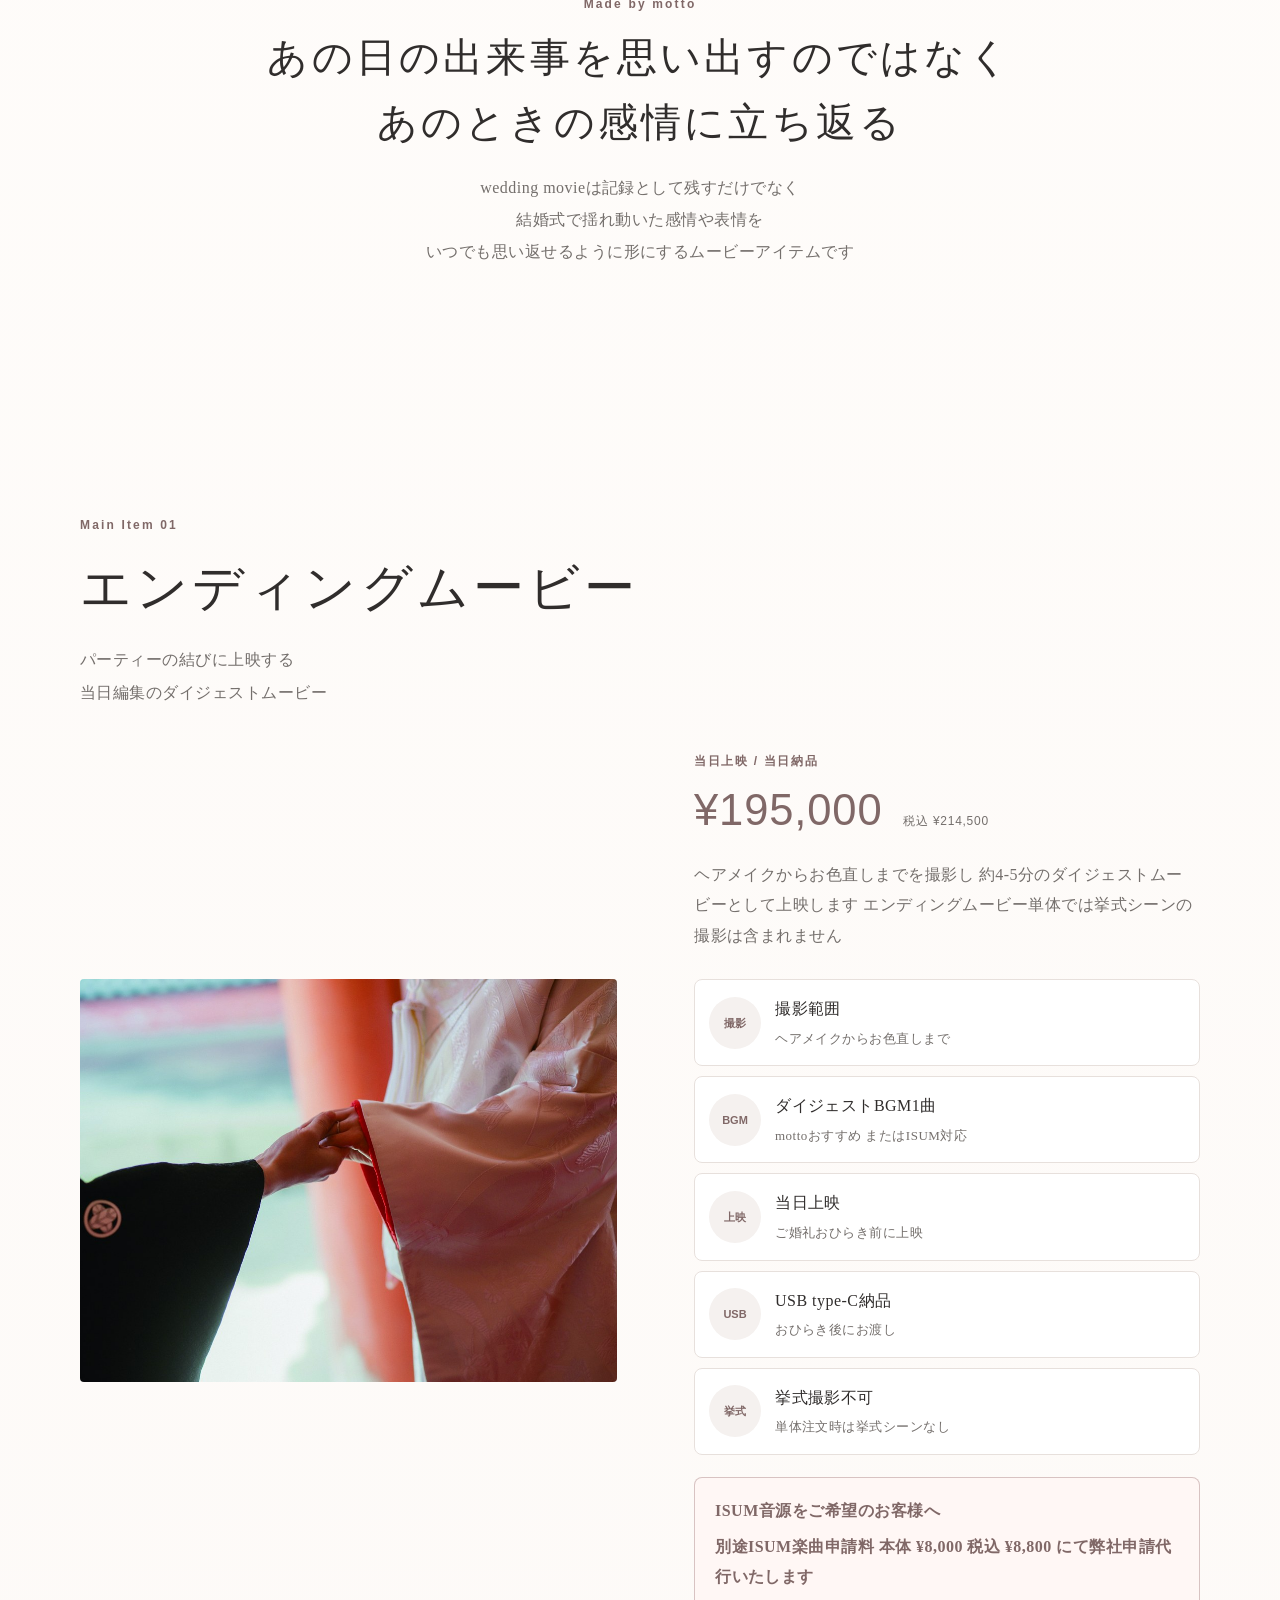
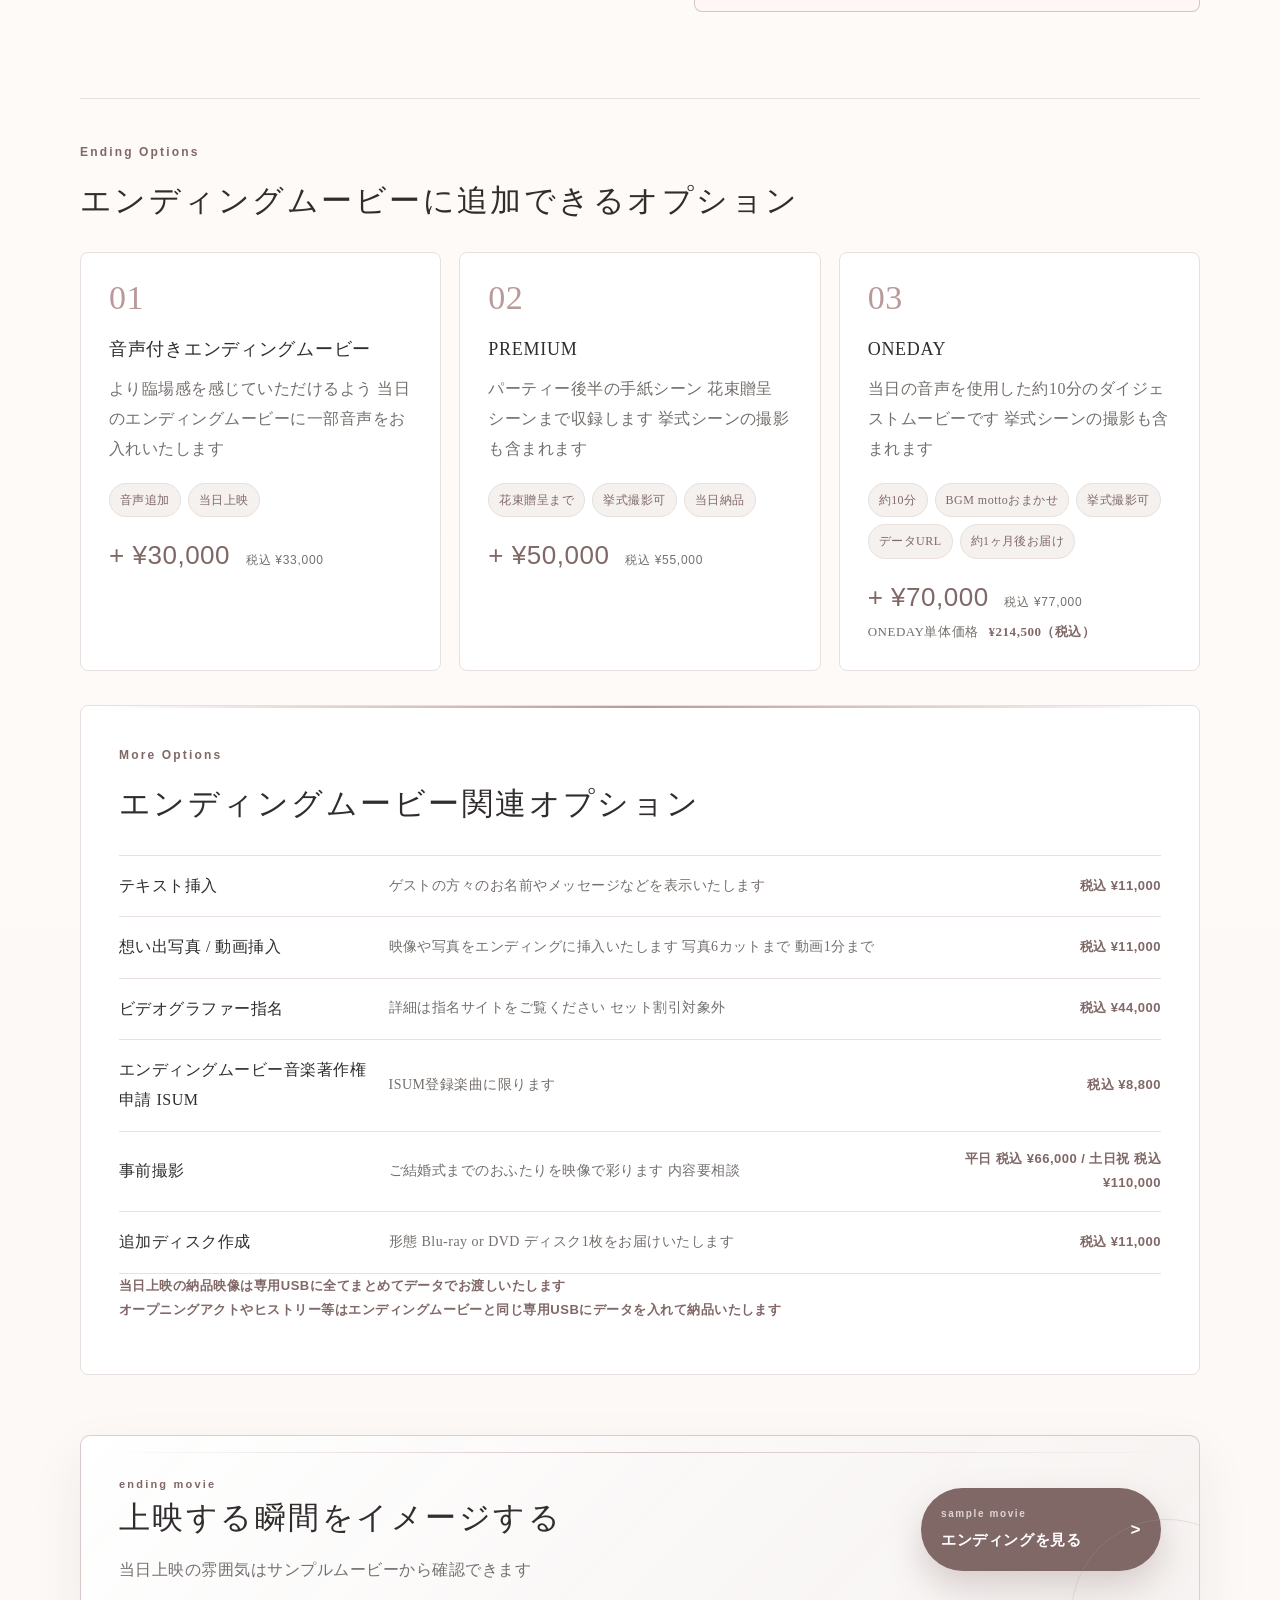
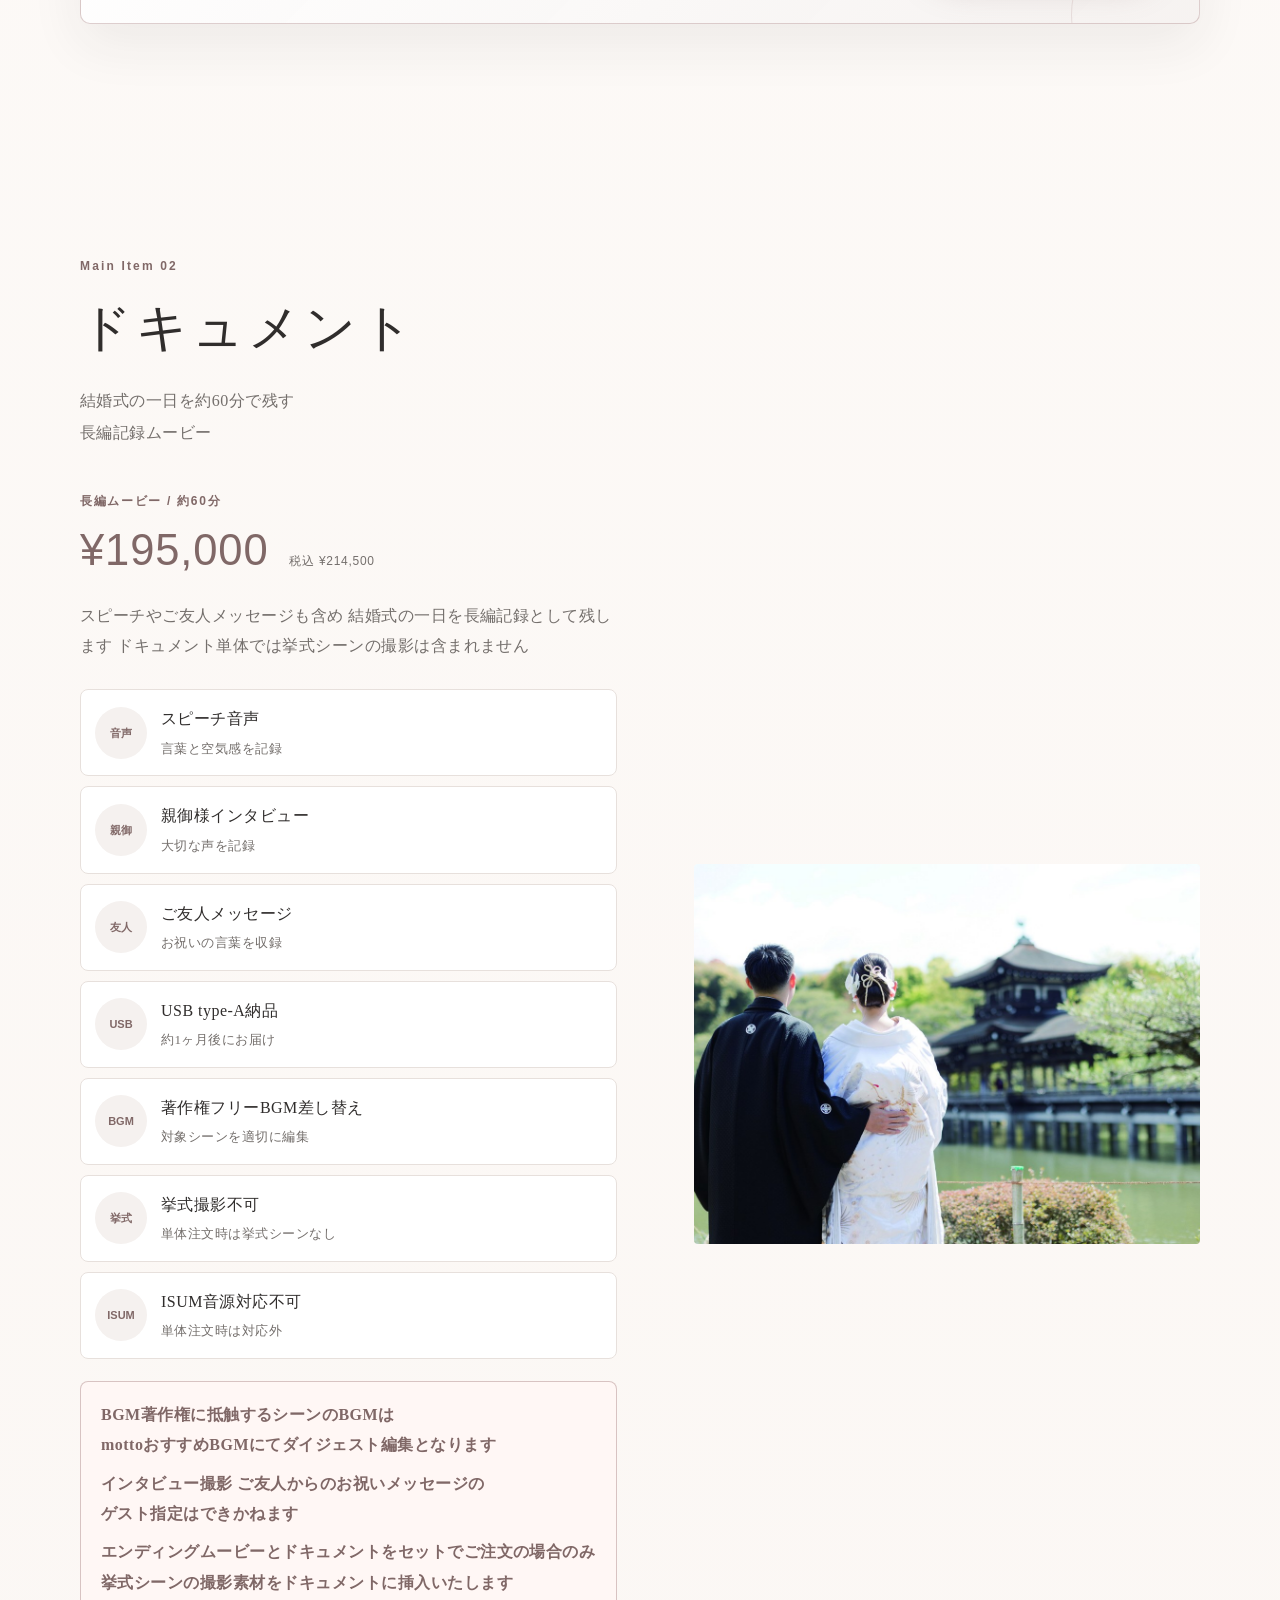
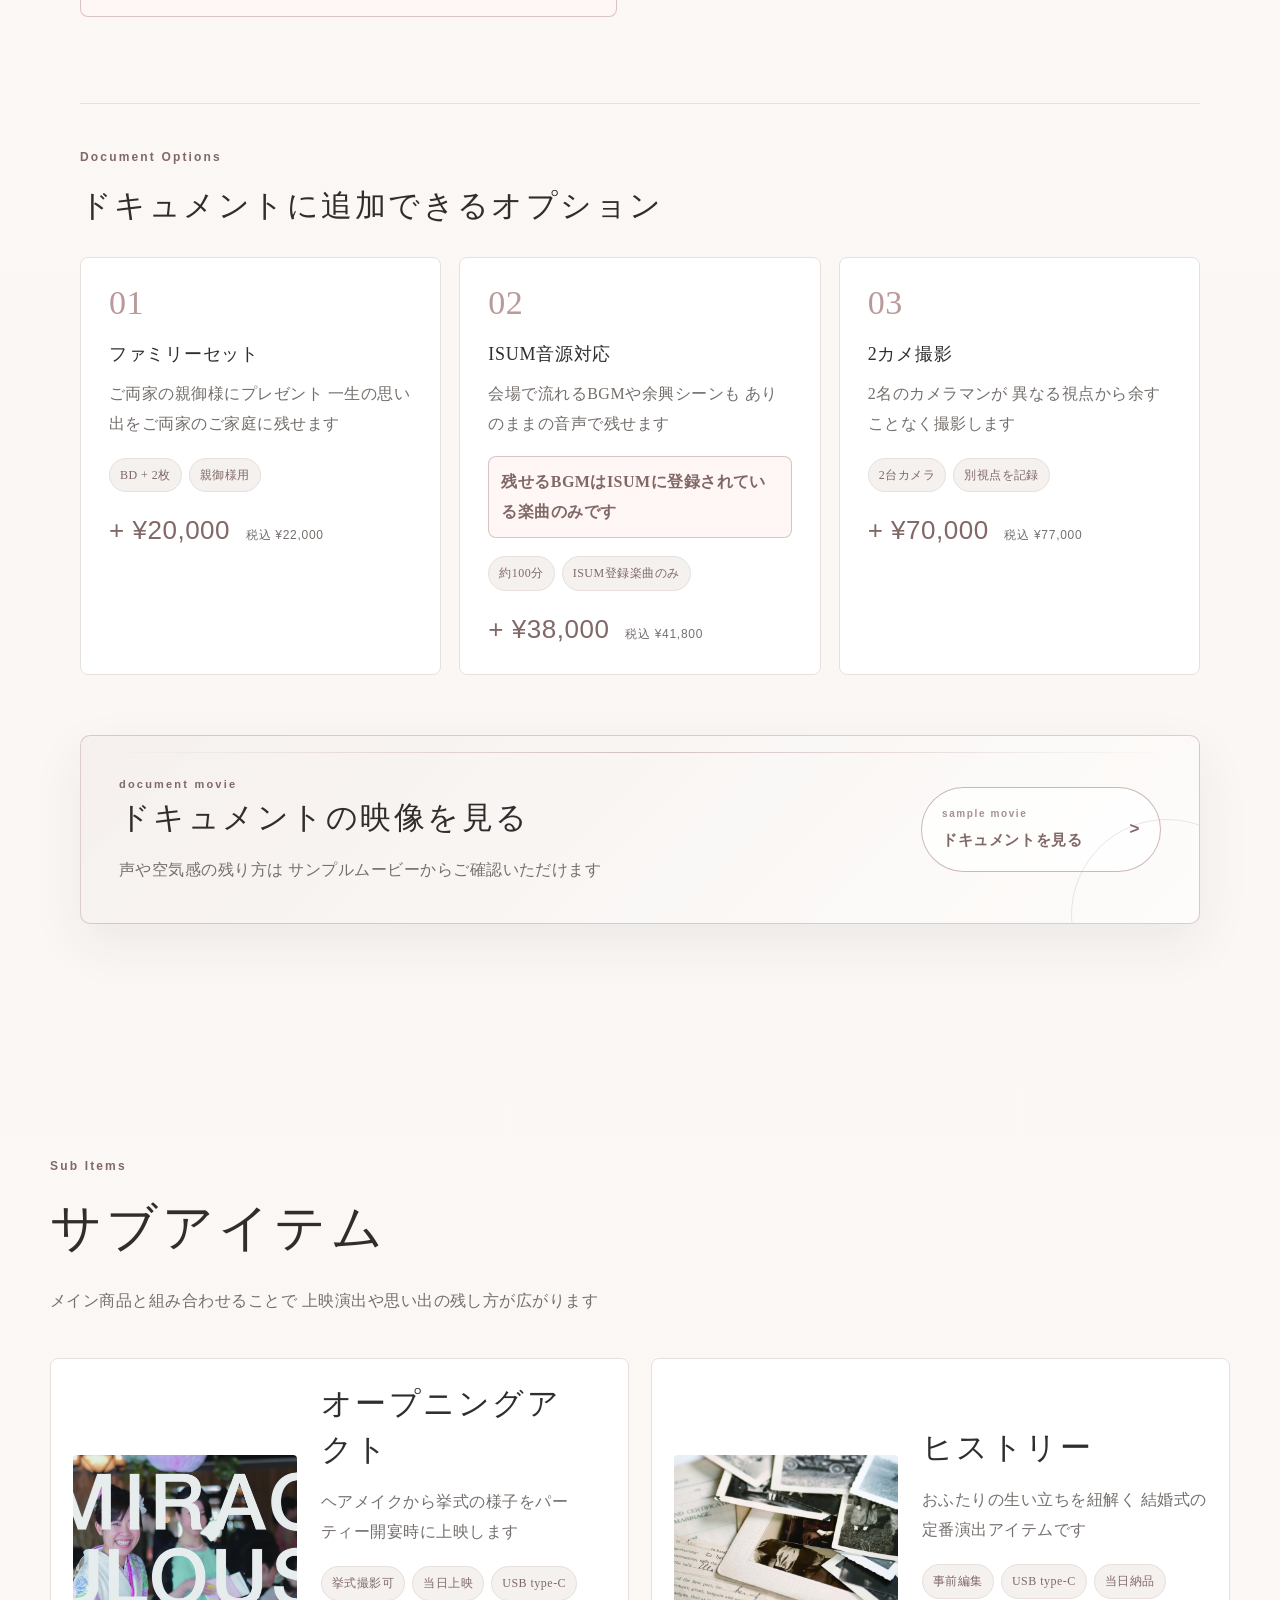
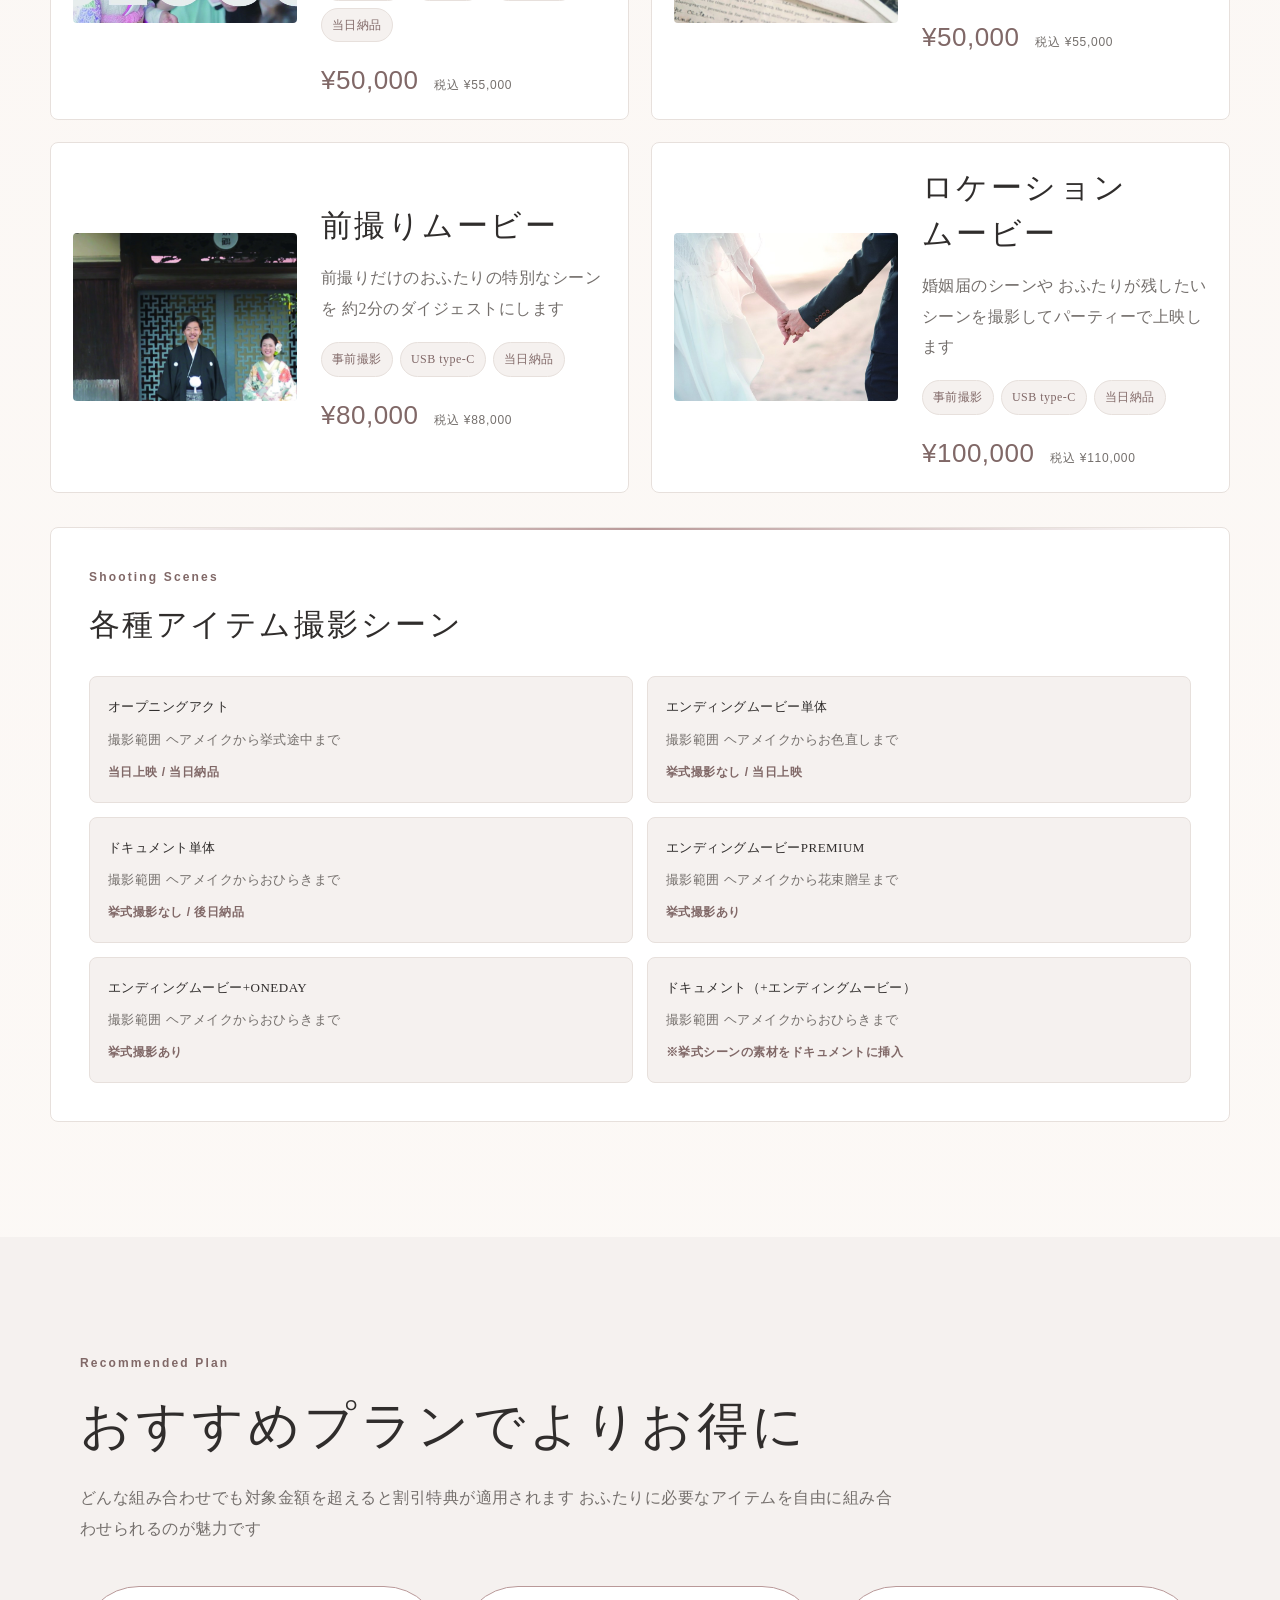
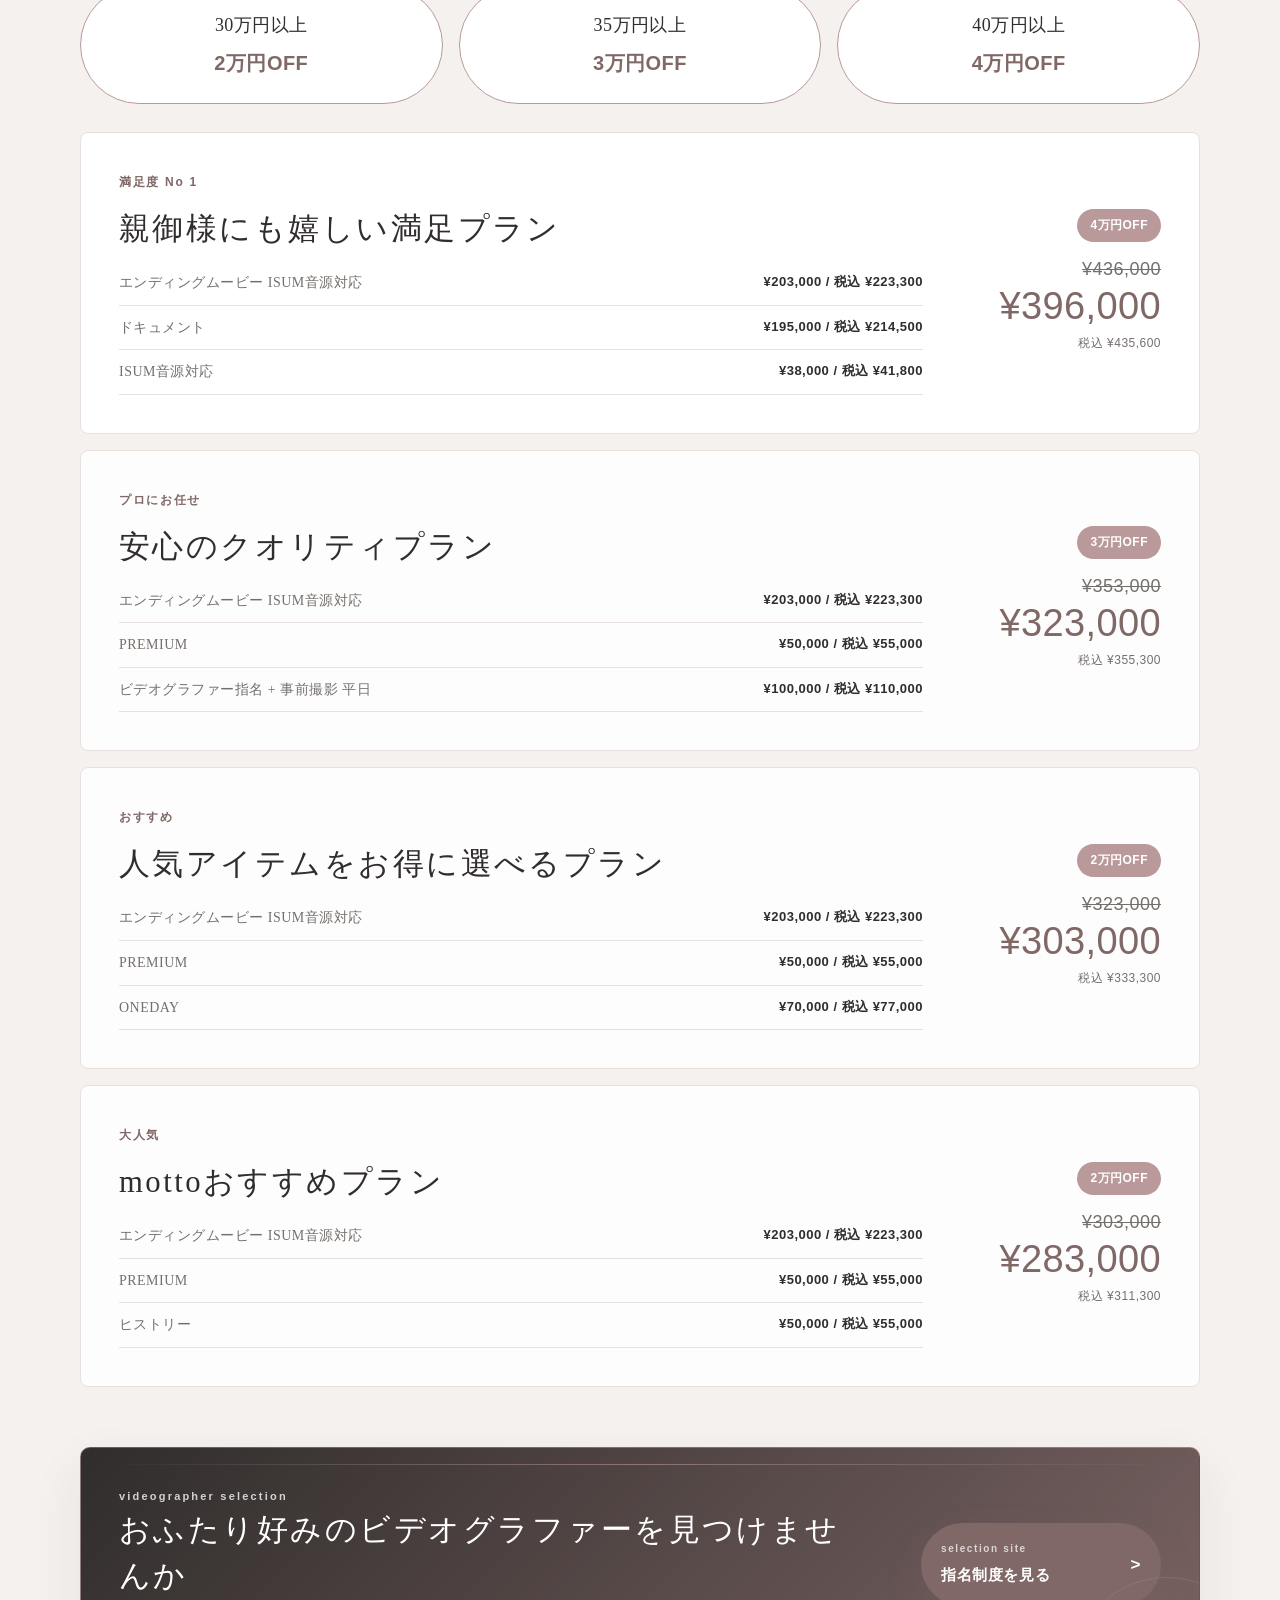
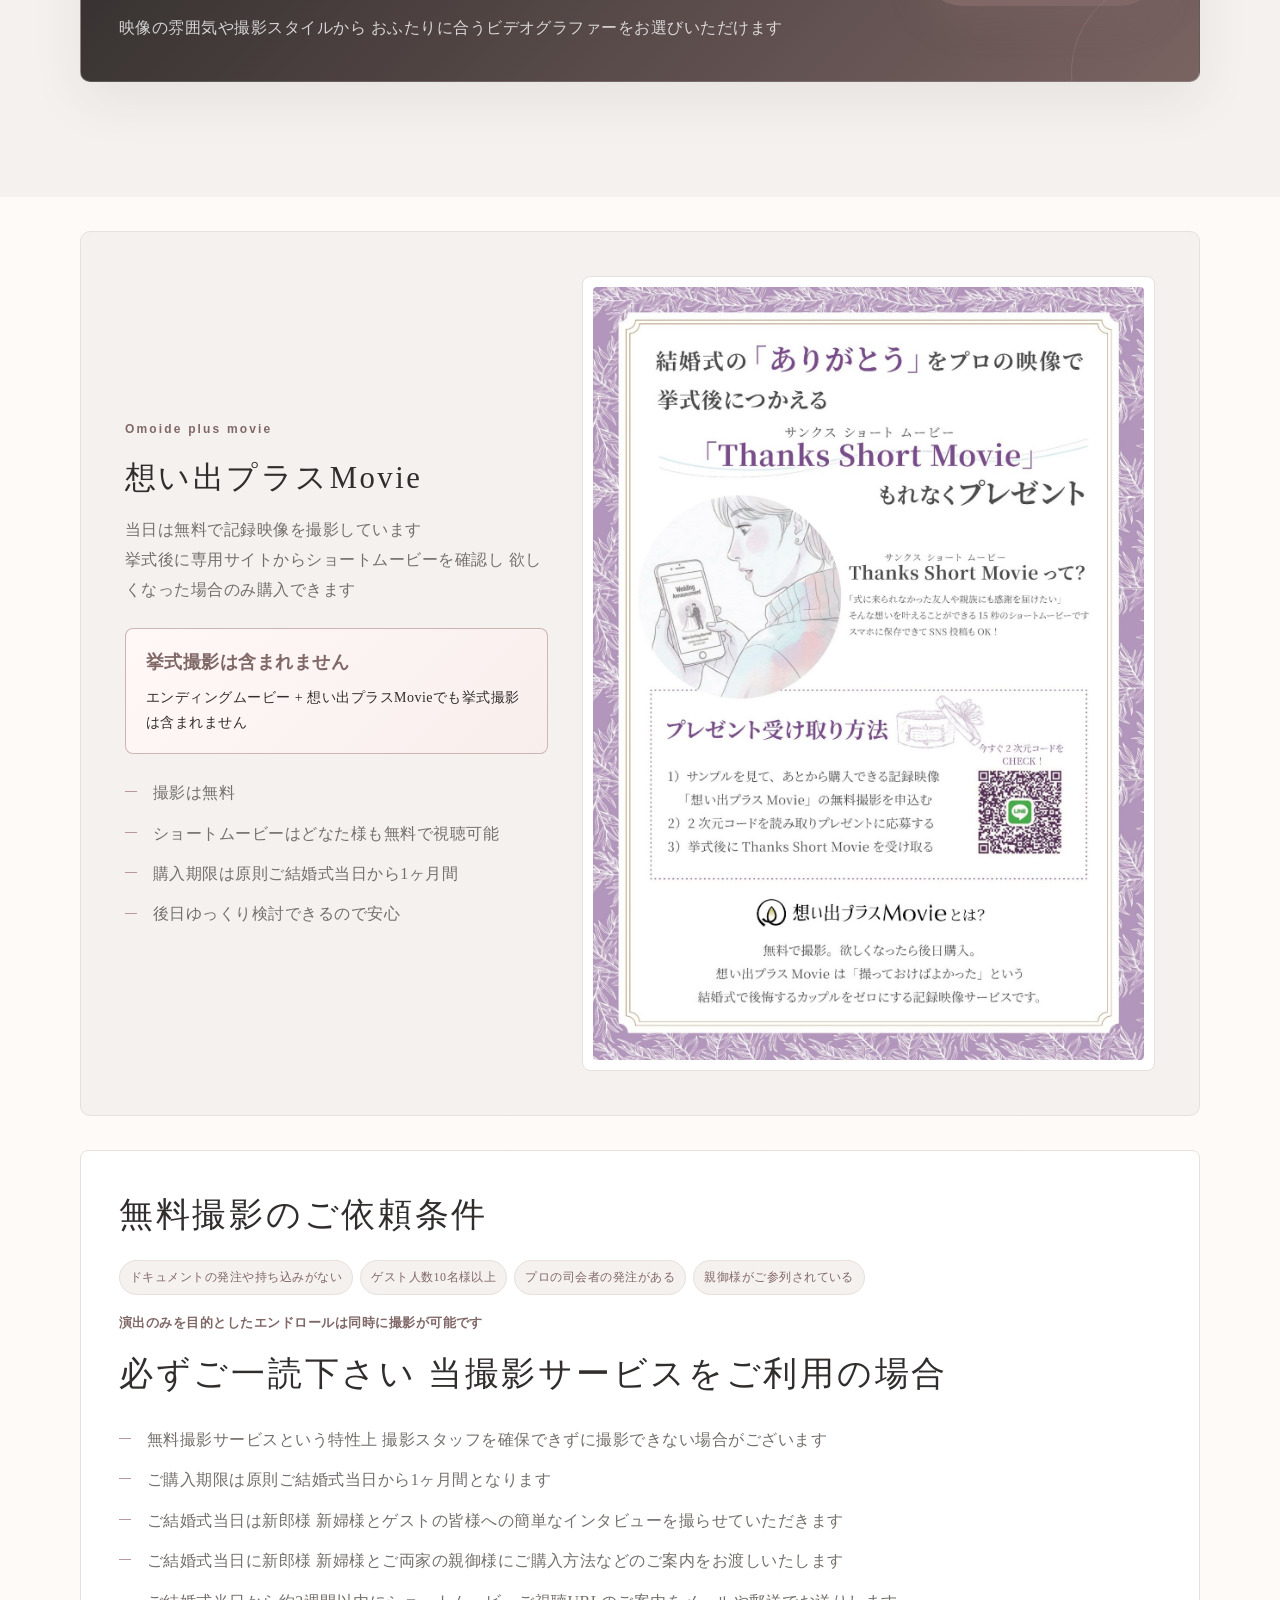
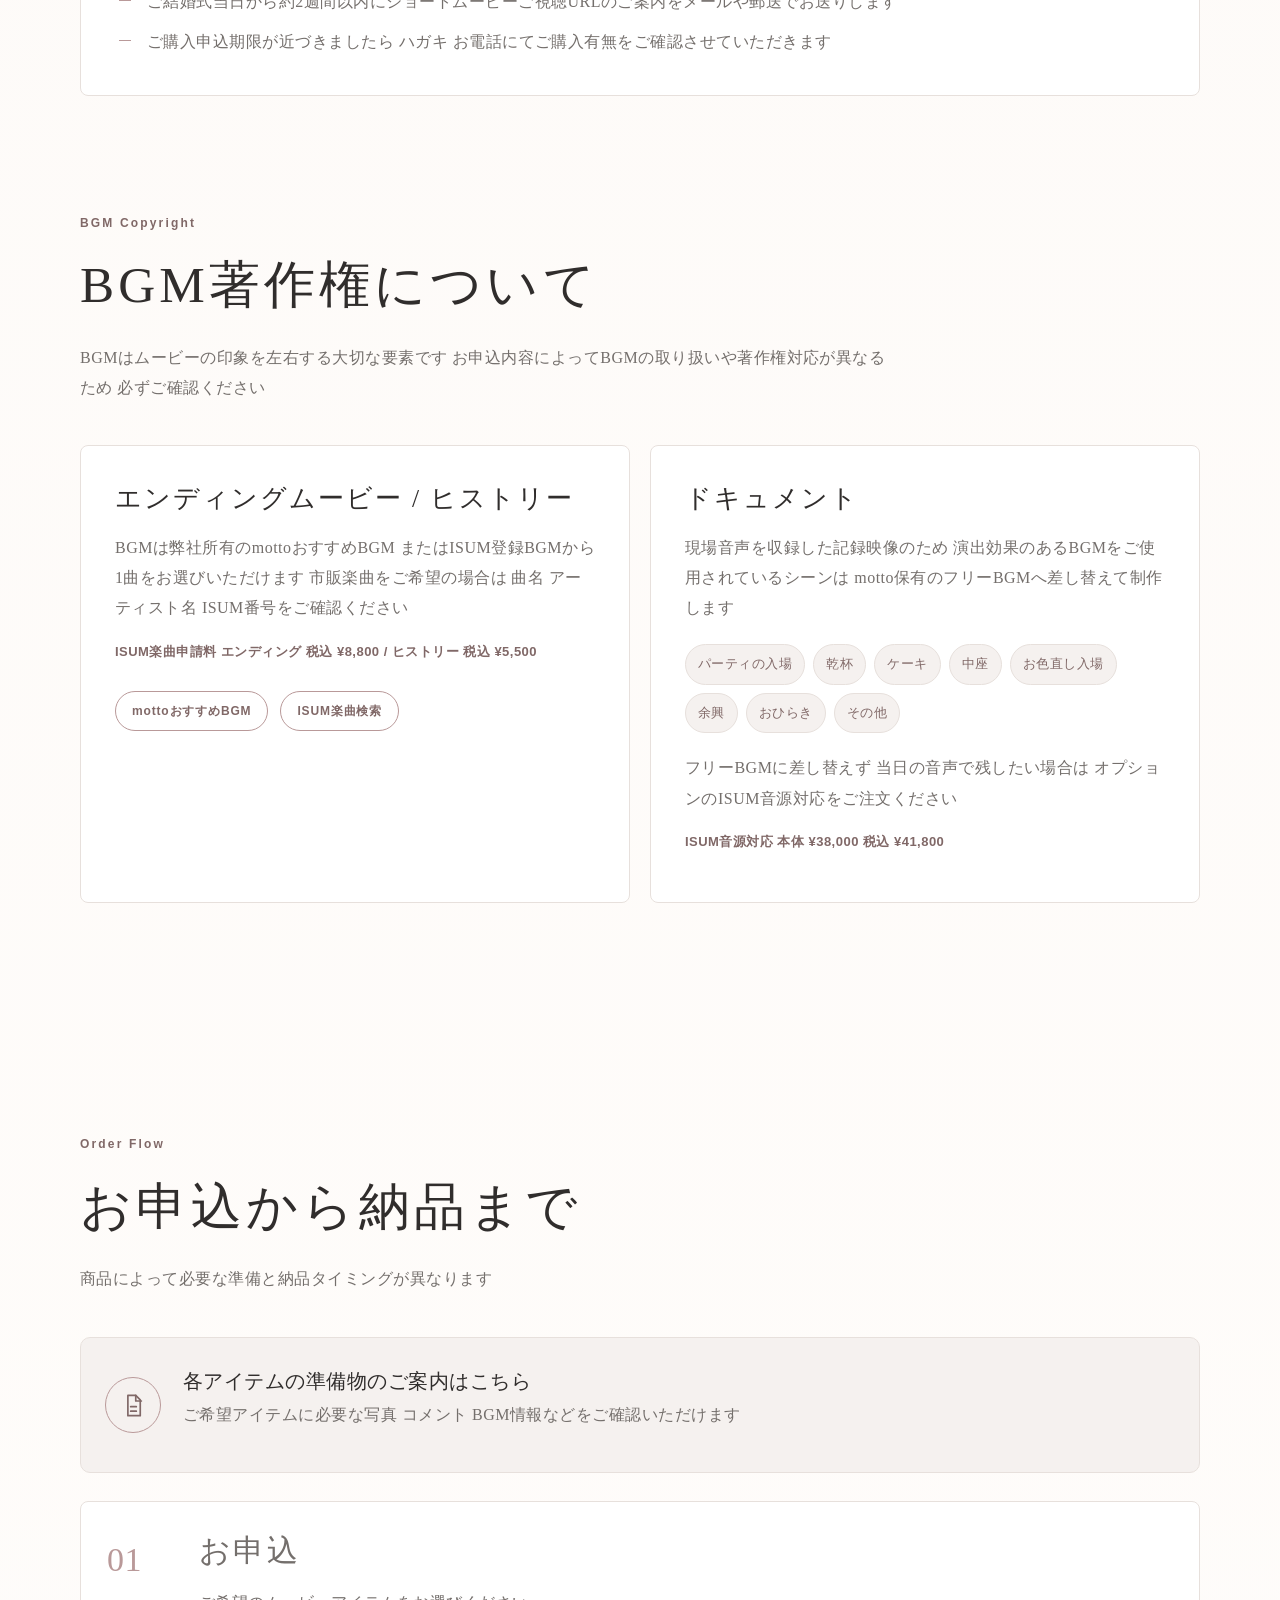
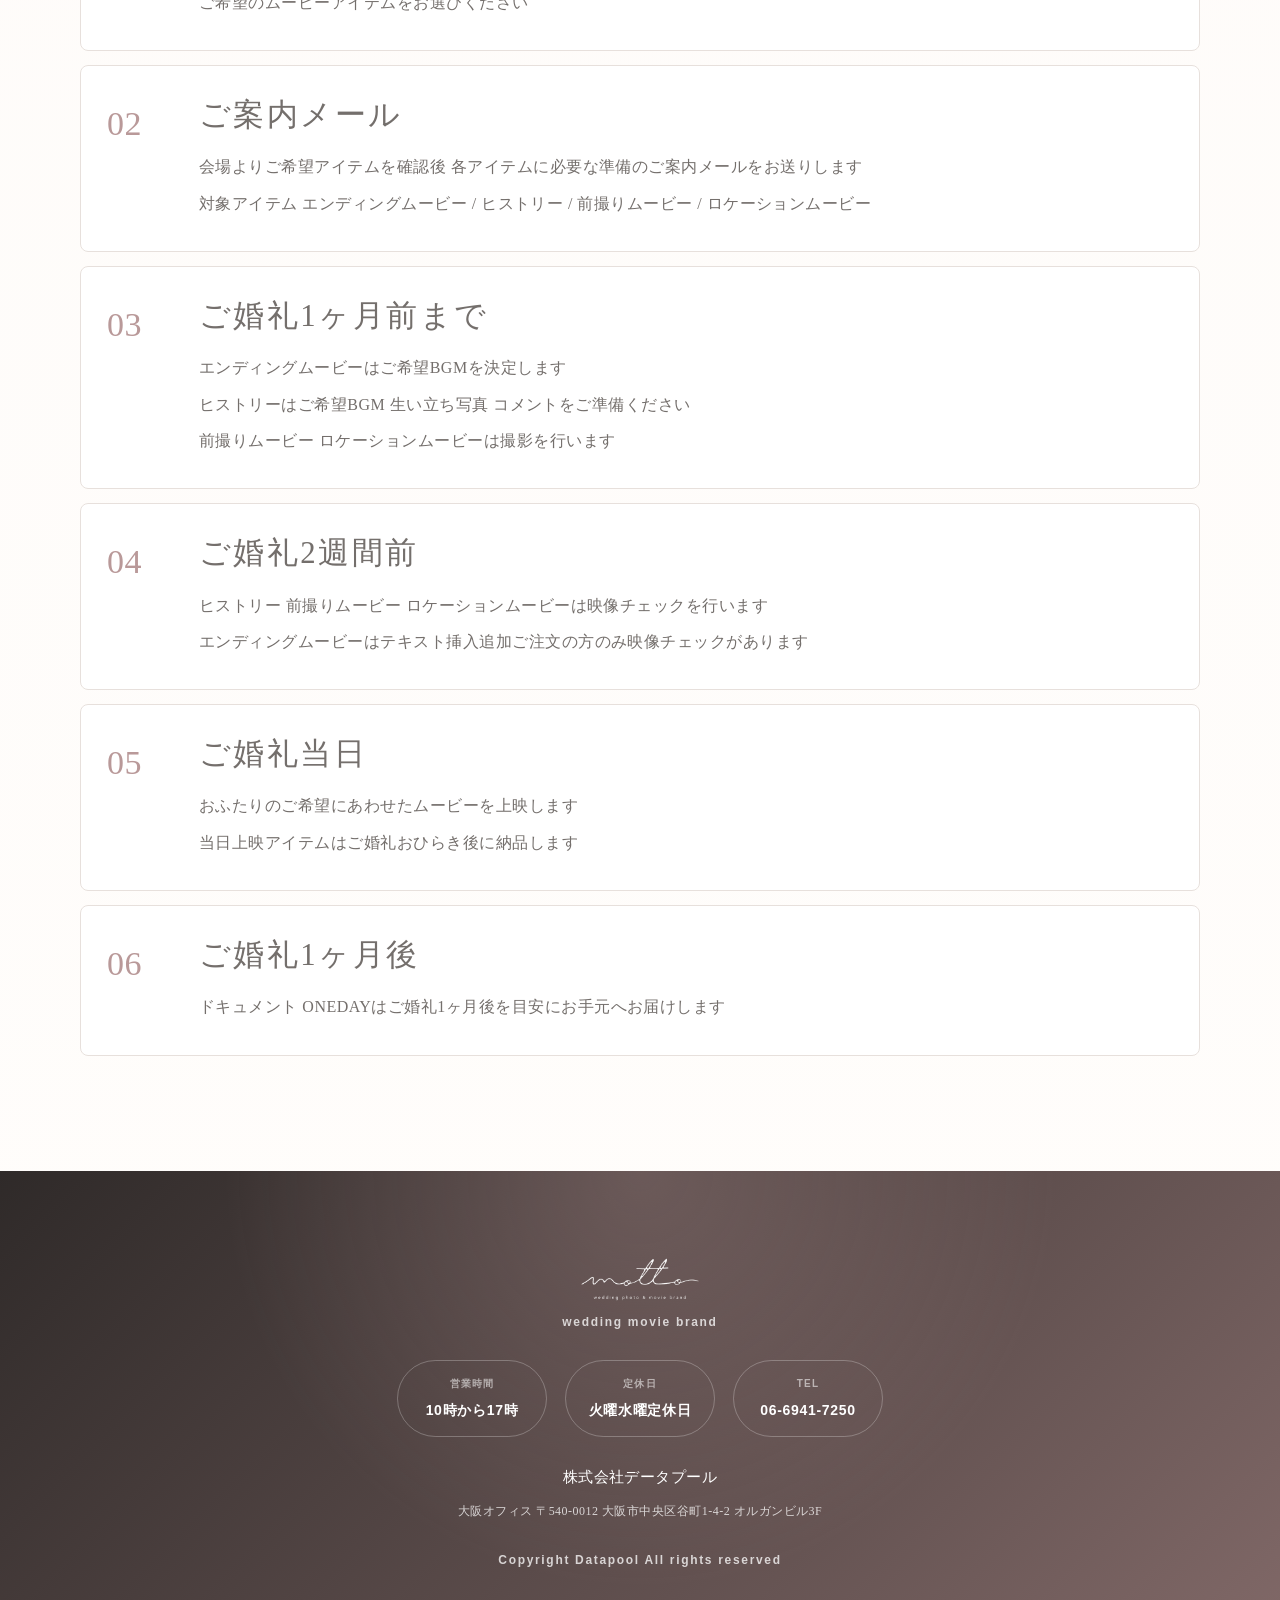
